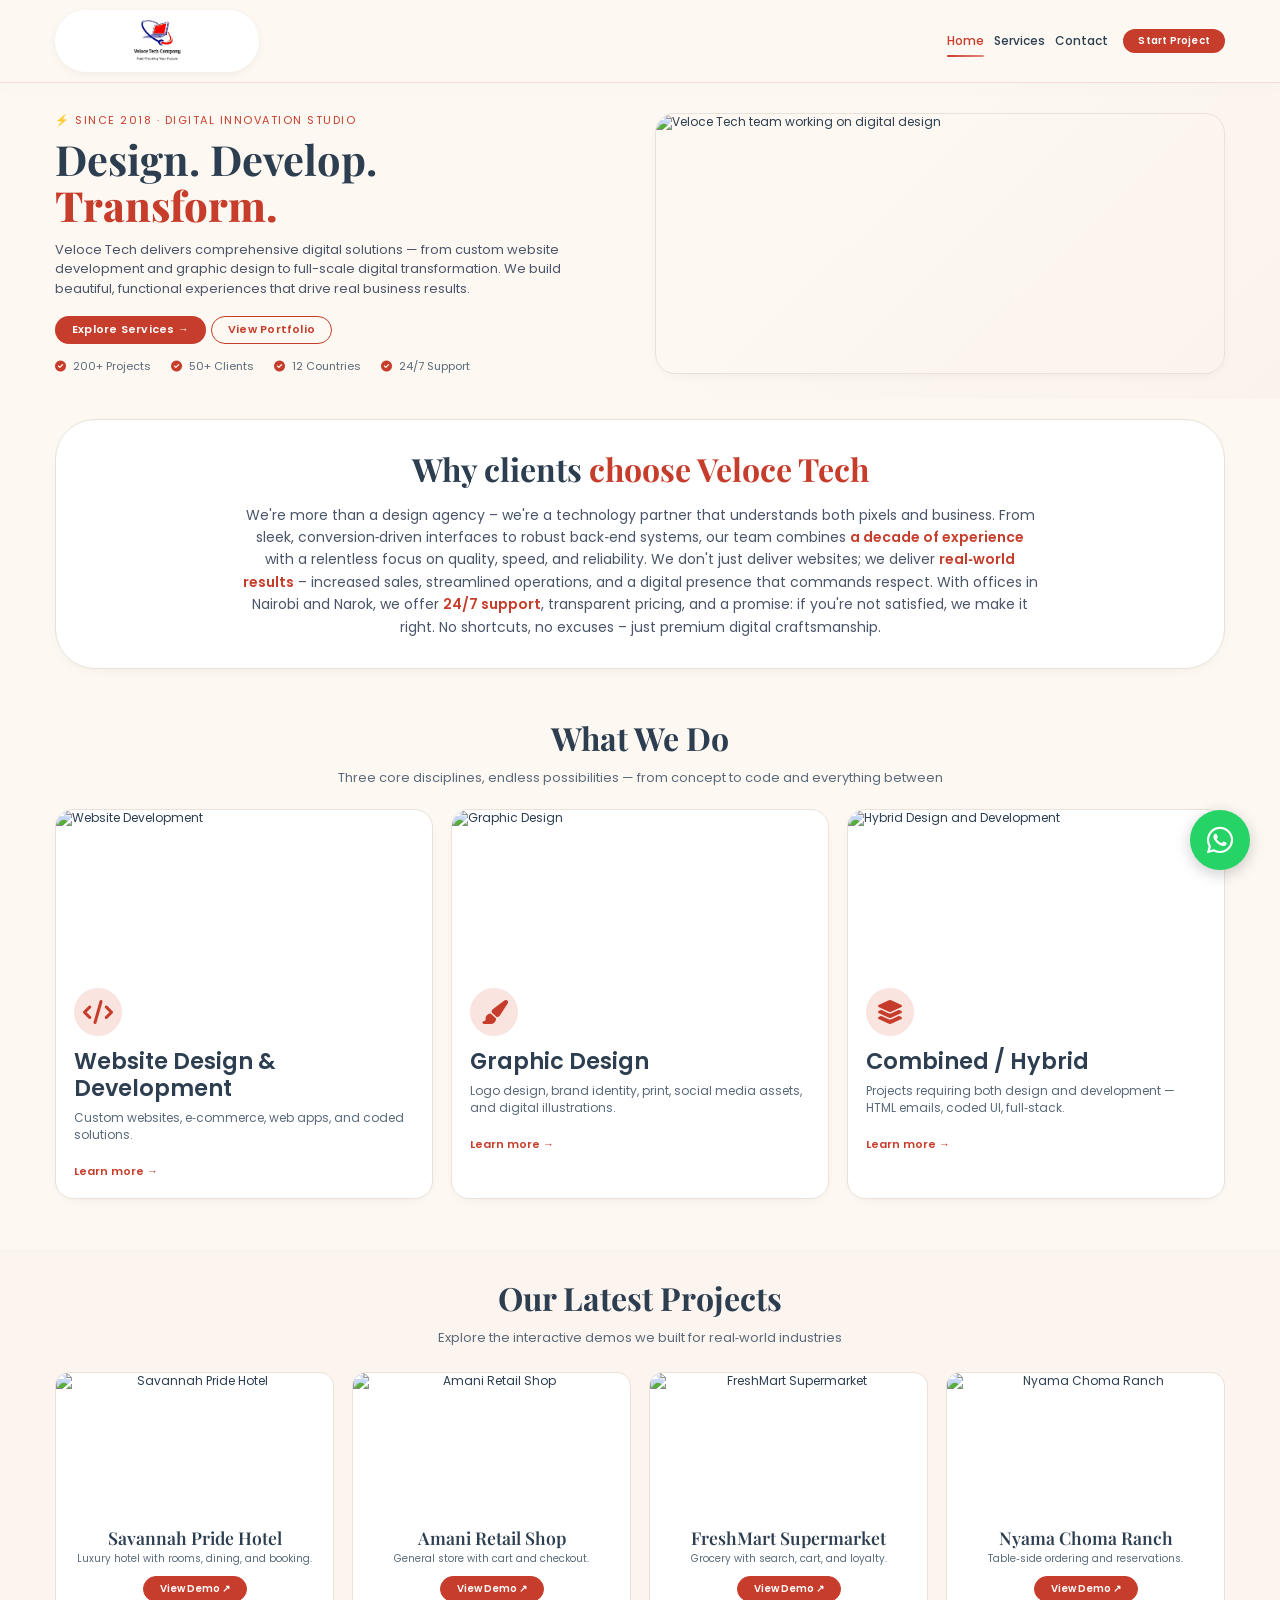
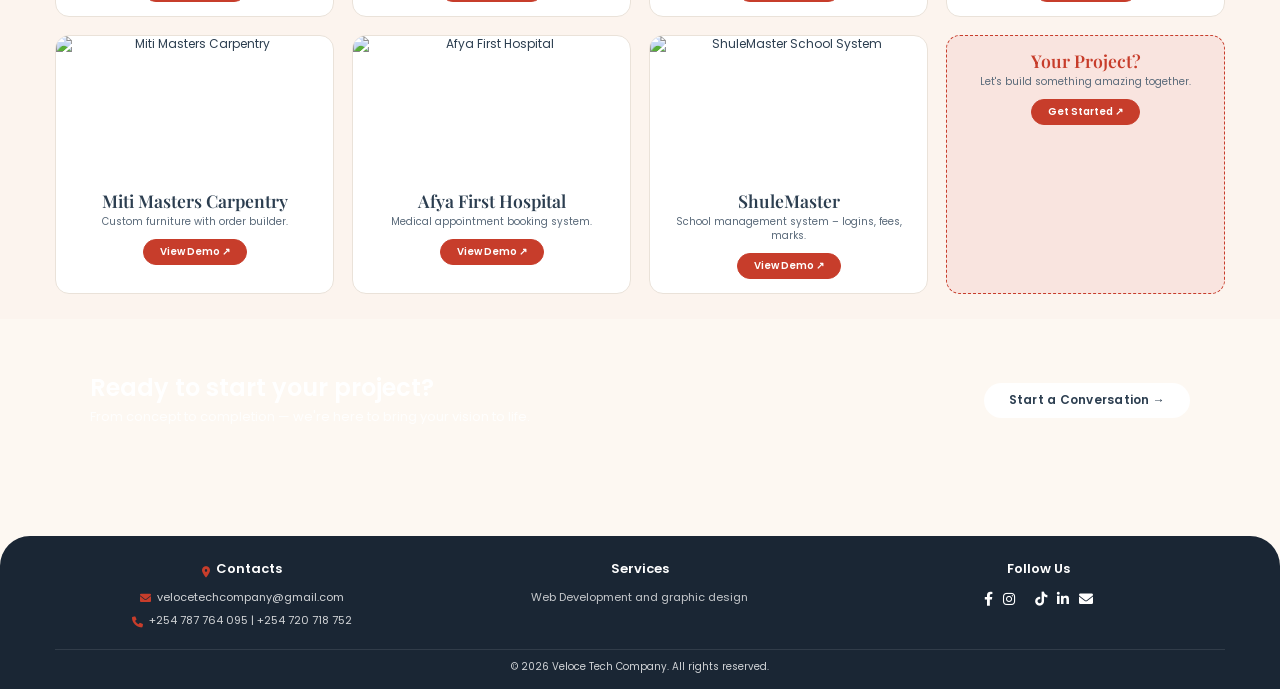
==== index.html @ fc2077c2 "Update index.html" ====
<!DOCTYPE html>
<html lang="en">
<head>
    <meta charset="UTF-8">
    <meta name="viewport" content="width=device-width, initial-scale=1.0, viewport-fit=cover">
    <title>Veloce Tech · Digital Innovation Studio</title>
    <link href="https://fonts.googleapis.com/css2?family=Playfair+Display:wght@400;500;600;700;800;900&family=Poppins:wght@300;400;500;600;700&display=swap" rel="stylesheet">
    <link rel="stylesheet" href="https://cdnjs.cloudflare.com/ajax/libs/font-awesome/6.0.0-beta3/css/all.min.css">
    <link rel="stylesheet" href="style.css">
    <style>
        /* HEADER COLOR SWAP */
        .header {
            background: var(--bg-primary);  /* cream */
        }
        .logo-img {
            background: white;               /* white inside logo container */
            box-shadow: 0 2px 8px rgba(0,0,0,0.05);
        }

        /* WHY CHOOSE US */
        .why-choose {
            background: white;
            border-radius: 40px;
            padding: 30px 25px;
            margin: 20px 0;
            border: 1px solid var(--border-light);
            box-shadow: var(--shadow-subtle);
            text-align: center;
        }
        .why-choose h2 {
            font-family: 'Playfair Display', serif;
            margin-bottom: 15px;
        }
        .why-choose p {
            font-size: 14px;
            color: #4a5568;
            max-width: 800px;
            margin: 0 auto;
            line-height: 1.6;
        }
        .why-choose .highlight {
            color: var(--brand-primary);
            font-weight: 600;
        }

        /* TECH STACK */
        .tech-stack-showcase {
            padding: 30px 0;
        }
        .tech-grid {
            display: grid;
            grid-template-columns: repeat(auto-fit, minmax(100px, 1fr));
            gap: 15px;
            margin: 25px 0;
            text-align: center;
        }
        .tech-item {
            background: white;
            border-radius: 16px;
            padding: 16px 8px;
            border: 1px solid var(--border-light);
            transition: all 0.3s ease;
        }
        .tech-item:hover {
            transform: translateY(-3px);
            box-shadow: var(--shadow-subtle);
        }
        .tech-item i {
            font-size: 1.8rem;
            color: var(--brand-primary);
            margin-bottom: 6px;
        }
        .tech-item span {
            display: block;
            font-size: 11px;
            font-weight: 600;
            color: var(--text-primary);
        }

        /* Two code blocks side by side */
        .code-columns {
            display: grid;
            grid-template-columns: 1fr 1fr;
            gap: 20px;
            margin-top: 20px;
        }
        .code-preview {
            background: #1a2634;
            color: #e2e8f0;
            border-radius: 16px;
            padding: 18px 22px;
            font-family: 'Courier New', monospace;
            font-size: 12px;
            overflow-x: auto;
        }

        /* DEMO CARDS – fixed 4 columns on desktop, no gaps at end */
        .demos-grid {
            display: grid;
            grid-template-columns: repeat(4, 1fr);
            gap: 18px;
            margin-top: 25px;
        }
        .demo-card {
            background: white;
            border-radius: 14px;
            overflow: hidden;
            border: 1px solid var(--border-light);
            transition: transform 0.3s ease;
            text-align: center;
        }
        .demo-card:hover {
            transform: translateY(-5px);
            box-shadow: var(--shadow-subtle);
        }
        .demo-card img {
            width: 100%;
            height: 140px;
            object-fit: cover;
        }
        .demo-info {
            padding: 14px;
        }
        .demo-info h4 {
            font-family: 'Playfair Display', serif;
            font-size: 1.1rem;
            margin-bottom: 4px;
            color: var(--text-primary);
        }
        .demo-info p {
            font-size: 10px;
            color: #5a6a7a;
            margin-bottom: 10px;
        }
        .demo-link {
            display: inline-block;
            background: var(--brand-primary);
            color: white;
            padding: 5px 16px;
            border-radius: 30px;
            font-size: 10px;
            font-weight: 600;
            transition: all 0.2s;
            border: 1px solid var(--brand-primary);
        }
        .demo-link:hover {
            background: white;
            color: var(--brand-primary);
        }

        /* Responsive: switch to 2 or 1 columns on smaller screens */
        @media (max-width: 900px) {
            .demos-grid {
                grid-template-columns: repeat(2, 1fr);
            }
            .code-columns {
                grid-template-columns: 1fr;
            }
        }
        @media (max-width: 500px) {
            .demos-grid {
                grid-template-columns: 1fr;
            }
        }
    </style>
</head>
<body>
    <header class="header">
        <nav class="navbar">
            <a href="index.html" class="logo-img">
                <img src="veloce log.jpeg" alt="Veloce Tech Logo">
            </a>
            <div class="nav-menu" id="navMenu">
                <ul class="nav-links">
                    <li><a href="index.html">Home</a></li>
                    <li><a href="services.html">Services</a></li>                    <li><a href="contact.html">Contact</a></li>
                </ul>
                <div class="nav-buttons">
                    <a href="contact.html" class="btn btn-primary btn-small">Start Project</a>
                </div>
            </div>
            <div class="hamburger" id="hamburger"><span class="bar"></span><span class="bar"></span><span class="bar"></span></div>
        </nav>
    </header>

    <main>
        <!-- Hero Section -->
        <section class="hero">
            <div class="container hero-grid">
                <div class="hero-content">
                    <span class="hero-pre">⚡ Since 2018 · Digital Innovation Studio</span>
                    <h1 class="hero-title">Design. Develop. <span class="title-accent">Transform.</span></h1>
                    <p class="hero-description">Veloce Tech delivers comprehensive digital solutions — from custom website development and graphic design to full-scale digital transformation. We build beautiful, functional experiences that drive real business results.</p>
                    <div class="hero-buttons">
                        <a href="services.html" class="btn btn-primary">Explore Services →</a>
                        <a href="portfolio.html" class="btn btn-outline">View Portfolio</a>
                    </div>
                    <div class="hero-stats">
                        <span><i class="fas fa-check-circle"></i> 200+ Projects</span>
                        <span><i class="fas fa-check-circle"></i> 50+ Clients</span>
                        <span><i class="fas fa-check-circle"></i> 12 Countries</span>
                        <span><i class="fas fa-check-circle"></i> 24/7 Support</span>
                    </div>
                </div>
                <div class="hero-image-container">
                    <img src="https://images.pexels.com/photos/3183150/pexels-photo-3183150.jpeg?auto=compress&cs=tinysrgb&w=1260&h=750&dpr=2" alt="Veloce Tech team working on digital design">
                </div>
            </div>
        </section>

        <!-- WHY CHOOSE VELOCE TECH -->
        <div class="container">
            <div class="why-choose">
                <h2>Why clients <span style="color: var(--brand-primary);">choose Veloce Tech</span></h2>
                <p>
                    We're more than a design agency – we're a technology partner that understands both pixels and business. From sleek, conversion‑driven interfaces to robust back‑end systems, our team combines <span class="highlight">a decade of experience</span> with a relentless focus on quality, speed, and reliability. We don't just deliver websites; we deliver <span class="highlight">real‑world results</span> – increased sales, streamlined operations, and a digital presence that commands respect. With offices in Nairobi and Narok, we offer <span class="highlight">24/7 support</span>, transparent pricing, and a promise: if you're not satisfied, we make it right. No shortcuts, no excuses – just premium digital craftsmanship.
                </p>
            </div>
        </div>

        <!-- Services Preview -->
        <section class="section">
            <div class="container">
                <div class="section-header">
                    <h2>What We Do</h2>
                    <p class="section-subtitle">Three core disciplines, endless possibilities — from concept to code and everything between</p>
                </div>
                <div class="main-categories">
                    <div class="category-card">
                        <div class="category-image"><img src="https://images.pexels.com/photos/196644/pexels-photo-196644.jpeg?auto=compress&cs=tinysrgb&w=1260&h=750&dpr=2" alt="Website Development"></div>
                        <div class="category-content">
                            <div class="category-icon"><i class="fas fa-code"></i></div>
                            <h3>Website Design & Development</h3>
                            <p class="category-desc">Custom websites, e‑commerce, web apps, and coded solutions.</p>
                            <a href="services.html" class="learn-more">Learn more →</a>
                        </div>
                    </div>
                    <div class="category-card">
                        <div class="category-image"><img src="https://images.pexels.com/photos/57690/pexels-photo-57690.jpeg?auto=compress&cs=tinysrgb&w=1260&h=750&dpr=2" alt="Graphic Design"></div>
                        <div class="category-content">
                            <div class="category-icon"><i class="fas fa-paint-brush"></i></div>
                            <h3>Graphic Design</h3>
                            <p class="category-desc">Logo design, brand identity, print, social media assets, and digital illustrations.</p>
                            <a href="services.html" class="learn-more">Learn more →</a>
                        </div>
                    </div>
                    <div class="category-card">
                        <div class="category-image"><img src="https://images.pexels.com/photos/1779487/pexels-photo-1779487.jpeg?auto=compress&cs=tinysrgb&w=1260&h=750&dpr=2" alt="Hybrid Design and Development"></div>
                        <div class="category-content">
                            <div class="category-icon"><i class="fas fa-layer-group"></i></div>
                            <h3>Combined / Hybrid</h3>
                            <p class="category-desc">Projects requiring both design and development — HTML emails, coded UI, full‑stack.</p>
                            <a href="services.html" class="learn-more">Learn more →</a>
                        </div>
                    </div>
                </div>
            </div>
        </section>

        <!-- REAL PORTFOLIO PREVIEW – 8 cards, no gaps -->
        <section class="section bg-light">
            <div class="container">
                <div class="section-header">
                    <h2>Our Latest Projects</h2>
                    <p class="section-subtitle">Explore the interactive demos we built for real‑world industries</p>
                </div>
                <div class="demos-grid">
                    <div class="demo-card">
                        <img src="https://images.pexels.com/photos/261102/pexels-photo-261102.jpeg?auto=compress&cs=tinysrgb&w=400" alt="Savannah Pride Hotel">
                        <div class="demo-info">
                            <h4>Savannah Pride Hotel</h4>
                            <p>Luxury hotel with rooms, dining, and booking.</p>
                            <a href="savannah-hotel.html" target="_blank" class="demo-link">View Demo ↗</a>
                        </div>
                    </div>
                    <div class="demo-card">
                        <img src="https://images.pexels.com/photos/1446316/pexels-photo-1446316.jpeg?auto=compress&cs=tinysrgb&w=400" alt="Amani Retail Shop">
                        <div class="demo-info">
                            <h4>Amani Retail Shop</h4>
                            <p>General store with cart and checkout.</p>
                            <a href="amani-retail.html" target="_blank" class="demo-link">View Demo ↗</a>
                        </div>
                    </div>
                    <div class="demo-card">
                        <img src="https://images.pexels.com/photos/264636/pexels-photo-264636.jpeg?auto=compress&cs=tinysrgb&w=400" alt="FreshMart Supermarket">
                        <div class="demo-info">
                            <h4>FreshMart Supermarket</h4>
                            <p>Grocery with search, cart, and loyalty.</p>
                            <a href="freshmart.html" target="_blank" class="demo-link">View Demo ↗</a>
                        </div>
                    </div>
                    <div class="demo-card">
                        <img src="https://images.pexels.com/photos/262918/pexels-photo-262918.jpeg?auto=compress&cs=tinysrgb&w=400" alt="Nyama Choma Ranch">
                        <div class="demo-info">
                            <h4>Nyama Choma Ranch</h4>
                            <p>Table‑side ordering and reservations.</p>
                            <a href="nyamachoma-ranch.html" target="_blank" class="demo-link">View Demo ↗</a>
                        </div>
                    </div>
                    <div class="demo-card">
                        <img src="https://images.pexels.com/photos/1249611/pexels-photo-1249611.jpeg?auto=compress&cs=tinysrgb&w=400" alt="Miti Masters Carpentry">
                        <div class="demo-info">
                            <h4>Miti Masters Carpentry</h4>
                            <p>Custom furniture with order builder.</p>
                            <a href="miti-masters.html" target="_blank" class="demo-link">View Demo ↗</a>
                        </div>
                    </div>
                    <div class="demo-card">
                        <img src="https://images.pexels.com/photos/4173251/pexels-photo-4173251.jpeg?auto=compress&cs=tinysrgb&w=400" alt="Afya First Hospital">
                        <div class="demo-info">
                            <h4>Afya First Hospital</h4>
                            <p>Medical appointment booking system.</p>
                            <a href="afya-first-hospital.html" target="_blank" class="demo-link">View Demo ↗</a>
                        </div>
                    </div>
                    <div class="demo-card">
                        <img src="https://images.pexels.com/photos/5212345/pexels-photo-5212345.jpeg?auto=compress&cs=tinysrgb&w=400" alt="ShuleMaster School System">
                        <div class="demo-info">
                            <h4>ShuleMaster</h4>
                            <p>School management system – logins, fees, marks.</p>
                            <a href="school-system.html" target="_blank" class="demo-link">View Demo ↗</a>
                        </div>
                    </div>
                    <!-- 8th card to fill the row -->
                    <div class="demo-card" style="background: var(--brand-soft); border: 1px dashed var(--brand-primary);">
                        <div class="demo-info">
                            <h4 style="color:var(--brand-primary);">Your Project?</h4>
                            <p>Let's build something amazing together.</p>
                            <a href="contact.html" class="demo-link">Get Started ↗</a>
                        </div>
                    </div>
                </div>
            </div>
        </section>
        <!-- CTA -->
        <section style="padding: 20px 0 35px;">
            <div class="container">
                <div class="cta-banner">
                    <div><h3>Ready to start your project?</h3><p>From concept to completion — we're here to bring your vision to life.</p></div>
                    <a href="contact.html" class="btn btn-primary btn-large">Start a Conversation →</a>
                </div>
            </div>
        </section>
    </main>

    <footer class="footer">
        <div class="container">
            <div class="footer-grid">
                <div class="footer-col">
                    <div class="footer-contact-item">
                        <i class="fas fa-map-marker-alt"></i>
                       <h4>Contacts</h4>
                    </div>
                    <div class="footer-contact-item">
                        <i class="fas fa-envelope"></i>
                        <span>velocetechcompany@gmail.com</span>
                    </div>
                    <div class="footer-contact-item">
                        <i class="fas fa-phone"></i>
                        <span>+254 787 764 095 | +254 720 718 752</span>
                    </div>
                </div>
                <div class="footer-col">
                    <h4>Services</h4>
                    <ul class="footer-links">
                        <li><a href="services.html">Web Development and graphic design</a></li>
                    </ul>
                </div>
                <div class="footer-col">
                    <h4>Follow Us</h4>
                    <div style="display: flex; gap: 10px; flex-wrap: wrap;">
                        <a href="https://www.facebook.com/profile.php?id=61576404231383" target="_blank" rel="noopener noreferrer" style="color: white; font-size: 14px;"><i class="fab fa-facebook-f"></i></a>
                        <a href="https://www.instagram.com/velocetechcompany?igsh=dmxqd3Q2dGJ6Z2Np" target="_blank" rel="noopener noreferrer" style="color: white; font-size: 14px;"><i class="fab fa-instagram"></i></a>
                        <a href="https://x.com/veloce_tech" target="_blank" rel="noopener noreferrer" style="color: white; font-size: 14px;"><i class="fab fa-x-twitter"></i></a>
                        <a href="https://www.tiktok.com/@veloce_tech" target="_blank" rel="noopener noreferrer" style="color: white; font-size: 14px;"><i class="fab fa-tiktok"></i></a>
                        <a href="https://linkedin.com/company/veloce-tech" target="_blank" rel="noopener noreferrer" style="color: white; font-size: 14px;"><i class="fab fa-linkedin-in"></i></a>
                        <a href="mailto:velocetechcompany@gmail.com" style="color: white; font-size: 14px;"><i class="fas fa-envelope"></i></a>
                    </div>
                </div>
            </div>
            <div class="footer-bottom">
                <p>© 2026 Veloce Tech Company. All rights reserved.</p>
            </div>
        </div>
    </footer>

    <a href="https://wa.me/254740682321?text=Hello%20Veloce%20Tech%20Company%2C%20I%20would%20like%20to%20inquire%20about%20your%20services."
       class="whatsapp-float"
       target="_blank"
       rel="noopener noreferrer">
        <i class="fab fa-whatsapp"></i>
    </a>
    <script src="script.js"></script>
</body>
</html>
---- style.css ----
/* ============================================ */
/* VELOCE TECH - ENHANCED STYLESHEET            */
/* ============================================ */

* {
    margin: 0;
    padding: 0;
    box-sizing: border-box;
}

body {
    overflow-x: hidden;
}

:root {
    --bg-primary: #FDF8F2;
    --text-primary: #2C3E50;
    --brand-primary: #C73D2B;
    --brand-light: #e64d3a;
    --brand-soft: #f9e4df;
    --border-light: #eae2d9;
    --card-bg: #ffffff;
    --shadow-subtle: 0 4px 15px -8px rgba(0,0,0,0.1);
    --body-text: 12px;
    --nav-text: 12px;
    --button-text: 11px;
    --space-xs: 3px;
    --space-sm: 5px;
    --space-md: 10px;
    --space-lg: 15px;
    --space-xl: 20px;
    --space-xxl: 25px;
    --container-max: 1200px;
    --container-padding: 15px;
    --border-radius-card: 12px;
    --border-radius-button: 30px;
}

body {
    font-family: 'Poppins', sans-serif;
    background-color: var(--bg-primary);
    color: var(--text-primary);
    font-size: var(--body-text);
    line-height: 1.4;
    font-weight: 400;
}

h1, h2, h3, h4 {
    font-family: 'Playfair Display', serif;
    font-weight: 700;
    line-height: 1.2;
    color: var(--text-primary);
}

h1 { font-size: clamp(2rem, 5vw, 2.6rem); margin-bottom: 10px; }
h2 { font-size: clamp(1.5rem, 4vw, 2rem); margin-bottom: 12px; }
h3 { font-size: 1.3rem; font-family: 'Poppins', sans-serif; font-weight: 600; margin-bottom: 6px; }
h4 { font-size: 1.1rem; font-family: 'Poppins', sans-serif; font-weight: 600; margin-bottom: 5px; }

.container {
    max-width: var(--container-max);
    margin: 0 auto;
    padding: 0 var(--container-padding);
    width: 100%;
}

a {
    text-decoration: none;
    color: inherit;
    transition: all 0.2s ease;
}

img {
    max-width: 100%;
    height: auto;
    display: block;
}

/* ============================================ */
/* HEADER & NAVIGATION - ENHANCED              */
/* ============================================ */
.header {
    background: rgba(255, 255, 255, 0.96);
    backdrop-filter: blur(4px);
    position: sticky;
    top: 0;
    z-index: 1000;
    border-bottom: 1px solid rgba(199,61,43,0.15);
    box-shadow: 0 4px 20px rgba(0,0,0,0.02);
    width: 100%;
}

.navbar {
    display: flex;
    justify-content: space-between;
    align-items: center;
    min-height: 80px;
    padding: 10px var(--container-padding);
    max-width: var(--container-max);
    margin: 0 auto;
}

/* Logo with rounded container */
.logo-img {
    display: inline-flex;
    align-items: center;
    justify-content: center;
    background: linear-gradient(135deg, #fff9f5, #fff2ea);
    padding: 6px 12px;
    border-radius: 60px;
    box-shadow: 0 2px 8px rgba(0,0,0,0.05), inset 0 1px 0 rgba(255,255,255,0.8);
    transition: all 0.2s ease;
}

.logo-img img {
    width: 180px;
    height: 50px;
    object-fit: contain;
    display: block;
    transition: transform 0.2s;
}

.logo-img:hover {
    transform: translateY(-1px);
    box-shadow: 0 8px 18px rgba(199,61,43,0.1);
}

.logo-img:hover img {
    transform: scale(1.02);
}

.nav-menu {
    display: flex;
    align-items: center;
    gap: var(--space-lg);
}

.nav-links {
    display: flex;
    list-style: none;
    gap: var(--space-md);
}

.nav-links a {
    font-size: var(--nav-text);
    font-weight: 500;
    padding: 6px 0;
    position: relative;
    white-space: nowrap;
    color: var(--text-primary);
}

.nav-links a::after {
    content: '';
    position: absolute;
    bottom: -2px;
    left: 0;
    width: 0;
    height: 2px;
    background: linear-gradient(90deg, var(--brand-primary), #e68a7a);
    transition: width 0.25s ease;
    border-radius: 2px;
}

.nav-links a:hover::after,
.nav-links a.active::after {
    width: 100%;
}

.nav-links a:hover,
.nav-links a.active {
    color: var(--brand-primary);
}

.nav-buttons {
    display: flex;
    gap: var(--space-xs);
}

/* Buttons */
.btn {
    display: inline-flex;
    align-items: center;
    justify-content: center;
    padding: 5px 16px;
    font-size: var(--button-text);
    font-weight: 600;
    border-radius: var(--border-radius-button);
    transition: all 0.2s ease;
    cursor: pointer;
    border: 1.5px solid transparent;
    letter-spacing: 0.02em;
}

.btn-small { padding: 4px 14px; font-size: 10px; }
.btn-large { padding: 8px 24px; font-size: 12px; }

.btn-primary {
    background-color: var(--brand-primary);
    color: white;
}

.btn-primary:hover {
    background-color: var(--brand-light);
    transform: translateY(-1px);
    box-shadow: 0 4px 10px rgba(199,61,43,0.2);
}

.btn-outline {
    background-color: transparent;
    border-color: var(--brand-primary);
    color: var(--brand-primary);
}

.btn-outline:hover {
    background-color: var(--brand-primary);
    color: white;
    transform: translateY(-1px);
}

/* ============================================ */
/* HERO SECTION                                 */
/* ============================================ */
.hero {
    padding: 30px 0 25px;
    background: linear-gradient(135deg, var(--bg-primary) 60%, rgba(199,61,43,0.03));
}

.hero-grid {
    display: grid;
    grid-template-columns: 1fr 1fr;
    gap: 30px;
    align-items: center;
}

.hero-content {
    max-width: 550px;
}

.hero-pre {
    font-size: 11px;
    text-transform: uppercase;
    letter-spacing: 1.5px;
    color: var(--brand-primary);
    margin-bottom: 8px;
    display: block;
}

.hero-title {
    font-size: clamp(2rem, 5vw, 2.6rem);
    line-height: 1.1;
    margin-bottom: 12px;
}

.title-accent {
    color: var(--brand-primary);
    display: block;
    font-weight: 800;
}

.hero-description {
    font-size: 13px;
    color: #4a5568;
    margin-bottom: 18px;
    line-height: 1.5;
}

.hero-buttons {
    display: flex;
    gap: var(--space-sm);
    margin-bottom: 15px;
    flex-wrap: wrap;
}

.hero-stats {
    display: flex;
    gap: 20px;
    font-size: 11px;
    color: #5a6a7a;
    flex-wrap: wrap;
}

.hero-stats i {
    color: var(--brand-primary);
    margin-right: 4px;
}

.hero-image-container {
    border-radius: 20px;
    overflow: hidden;
    box-shadow: var(--shadow-subtle);
    border: 1px solid var(--border-light);
    height: 100%;
}

.hero-image-container img {
    width: 100%;
    height: 100%;
    object-fit: cover;
    transition: transform 0.5s ease;
}

.hero-image-container:hover img {
    transform: scale(1.03);
}

/* ============================================ */
/* PROGRESS TRACKER                             */
/* ============================================ */
.progress-section {
    background-color: white;
    border-radius: 40px;
    padding: 18px 22px;
    margin: 15px 0 25px;
    border: 1px solid var(--border-light);
    box-shadow: var(--shadow-subtle);
    overflow-x: auto;
}

.progress-section h3 {
    margin-bottom: 15px;
}

.progress-grid {
    display: grid;
    grid-template-columns: repeat(4, 1fr);
    gap: 12px;
}

.progress-item {
    display: flex;
    align-items: center;
    gap: 10px;
    min-width: 0;
    word-break: break-word;
}

.progress-status {
    width: 36px;
    height: 36px;
    flex-shrink: 0;
    border-radius: 50%;
    background-color: #e8f5e9;
    display: flex;
    align-items: center;
    justify-content: center;
    color: #2e7d32;
    font-size: 1rem;
}

.progress-status.done {
    background-color: #e8f5e9;
    color: #2e7d32;
}

.progress-status.in-progress {
    background-color: #fff8e1;
    color: #f57c00;
}

.progress-content {
    flex: 1;
    min-width: 0;
}

.progress-content h4 {
    margin-bottom: 2px;
    font-size: 13px;
    word-break: break-word;
}

.progress-content p {
    color: #6b7a8a;
    font-size: 10px;
    word-break: break-word;
}

/* ============================================ */
/* SECTION LAYOUT                               */
/* ============================================ */
.section {
    padding: 30px 0 25px;
}

.bg-light {
    background-color: rgba(199,61,43,0.02);
}

.section-header {
    text-align: center;
    margin-bottom: 22px;
}

.section-subtitle {
    font-size: 13px;
    color: #5a6a7a;
    max-width: 650px;
    margin: 0 auto;
}

/* ============================================ */
/* SERVICE CATEGORIES                           */
/* ============================================ */
.main-categories {
    display: grid;
    grid-template-columns: repeat(3, 1fr);
    gap: 18px;
    margin-bottom: 25px;
}

.category-card {
    background-color: white;
    border-radius: 18px;
    overflow: hidden;
    border: 1px solid var(--border-light);
    box-shadow: var(--shadow-subtle);
    transition: transform 0.3s ease;
}

.category-card:hover {
    transform: translateY(-3px);
}

.category-image {
    height: 160px;
    overflow: hidden;
}

.category-image img {
    width: 100%;
    height: 100%;
    object-fit: cover;
    transition: transform 0.5s ease;
}

.category-card:hover .category-image img {
    transform: scale(1.05);
}

.category-content {
    padding: 18px;
}

.category-icon {
    width: 48px;
    height: 48px;
    background-color: var(--brand-soft);
    border-radius: 50%;
    display: flex;
    align-items: center;
    justify-content: center;
    margin-bottom: 12px;
}

.category-icon i {
    font-size: 1.5rem;
    color: var(--brand-primary);
}

.category-card h3 {
    font-size: 1.4rem;
    margin-bottom: 8px;
}

.category-desc {
    color: #5a6a7a;
    margin-bottom: 15px;
    line-height: 1.4;
    font-size: 12px;
}

.service-tags {
    display: flex;
    flex-wrap: wrap;
    gap: 5px;
    margin: 10px 0;
}

.service-tag {
    background-color: var(--brand-soft);
    color: var(--brand-primary);
    padding: 3px 10px;
    border-radius: 30px;
    font-size: 9px;
    font-weight: 500;
}

.learn-more {
    color: var(--brand-primary);
    font-weight: 600;
    font-size: 11px;
    display: inline-block;
    margin-top: 5px;
}

.learn-more:hover {
    text-decoration: underline;
}

/* ============================================ */
/* SERVICE SUB-CARDS - IMPROVED MOBILE BEHAVIOR */
/* ============================================ */
.service-grid {
    display: grid;
    grid-template-columns: repeat(auto-fit, minmax(200px, 1fr));
    gap: 20px;
    margin: 20px 0;
}

.service-subcard {
    background-color: white;
    border-radius: 16px;
    overflow: hidden;
    border: 1px solid var(--border-light);
    transition: all 0.3s ease;
    min-width: 0; /* Allows shrinking below content width */
}

.service-subcard:hover {
    box-shadow: var(--shadow-subtle);
    transform: translateY(-2px);
}

.service-subcard-image {
    height: 110px;
    overflow: hidden;
}

.service-subcard-image img {
    width: 100%;
    height: 100%;
    object-fit: cover;
    transition: transform 0.5s ease;
}

.service-subcard:hover .service-subcard-image img {
    transform: scale(1.05);
}

.service-subcard-content {
    padding: 14px;
    word-break: break-word;
    overflow-wrap: break-word;
}

.service-subcard h4 {
    color: var(--brand-primary);
    margin-bottom: 8px;
    font-size: 1rem;
}

.service-subcard ul {
    list-style: none;
}

.service-subcard li {
    margin-bottom: 4px;
    font-size: 11px;
    display: flex;
    align-items: flex-start;
    gap: 6px;
    word-break: break-word;
}

.service-subcard li i {
    color: var(--brand-primary);
    font-size: 9px;
    flex-shrink: 0;
    margin-top: 2px;
}

.service-subcard .sub-desc {
    color: #5a6a7a;
    margin-top: 8px;
    font-size: 10px;
    border-top: 1px dashed var(--border-light);
    padding-top: 6px;
}

/* Hybrid grid (3 items) specific */
.service-grid.hybrid-grid {
    grid-template-columns: repeat(auto-fit, minmax(220px, 1fr));
}

@media (min-width: 1200px) {
    .service-grid.hybrid-grid {
        grid-template-columns: repeat(3, 1fr);
    }
}

/* ============================================ */
/* PLATFORMS, HOSTING, SOCIAL, PORTFOLIO        */
/* ============================================ */
.platforms-grid {
    display: grid;
    grid-template-columns: repeat(5, 1fr);
    gap: 15px;
    margin: 20px 0;
}

.platform-card {
    background-color: white;
    border-radius: 40px;
    padding: 15px 12px;
    text-align: center;
    border: 1px solid var(--border-light);
    transition: transform 0.3s ease;
}

.platform-card:hover {
    transform: translateY(-2px);
    border-color: var(--brand-primary);
}

.platform-image {
    width: 60px;
    height: 60px;
    margin: 0 auto 10px;
    border-radius: 50%;
    overflow: hidden;
    border: 2px solid var(--brand-soft);
}

.platform-image img {
    width: 100%;
    height: 100%;
    object-fit: cover;
}

.platform-card h4 {
    margin-bottom: 4px;
    font-size: 13px;
}

.platform-accounts {
    font-size: 10px;
    color: #6b7a8a;
}

.hosting-grid {
    display: grid;
    grid-template-columns: repeat(2, 1fr);
    gap: 18px;
    margin: 20px 0;
}

.hosting-card {
    background-color: white;
    border-radius: 24px;
    overflow: hidden;
    border: 1px solid var(--border-light);
    display: flex;
    align-items: center;
    transition: transform 0.3s ease;
}

.hosting-card:hover {
    transform: translateY(-2px);
    box-shadow: var(--shadow-subtle);
}

.hosting-image {
    width: 100px;
    height: 100px;
    overflow: hidden;
}

.hosting-image img {
    width: 100%;
    height: 100%;
    object-fit: cover;
}

.hosting-content {
    padding: 15px;
    flex: 1;
}

.hosting-content h3 {
    margin-bottom: 5px;
    font-size: 1.2rem;
}

.hosting-content p {
    color: #5a6a7a;
    margin-bottom: 4px;
    font-size: 11px;
}

.hosting-company {
    font-weight: 600;
    color: var(--brand-primary);
    font-size: 11px;
}

.social-section {
    background-color: white;
    border-radius: 40px;
    padding: 20px;
    margin: 20px 0;
    border: 1px solid var(--border-light);
}

.social-grid {
    display: grid;
    grid-template-columns: repeat(5, 1fr);
    gap: 15px;
    text-align: center;
}

.social-item {
    padding: 10px;
    transition: transform 0.3s ease;
}

.social-item:hover {
    transform: translateY(-2px);
}

.social-avatar {
    width: 60px;
    height: 60px;
    margin: 0 auto 8px;
    border-radius: 50%;
    overflow: hidden;
    border: 2px solid var(--brand-soft);
}

.social-avatar img {
    width: 100%;
    height: 100%;
    object-fit: cover;
}

.social-handle {
    font-weight: 600;
    margin-bottom: 3px;
    font-size: 11px;
}

.social-stats {
    font-size: 10px;
    color: #6b7a8a;
}

.portfolio-grid {
    display: grid;
    grid-template-columns: repeat(3, 1fr);
    gap: 15px;
    margin: 20px 0;
}

.portfolio-item {
    background-color: white;
    border-radius: 16px;
    overflow: hidden;
    border: 1px solid var(--border-light);
    transition: transform 0.3s ease;
}

.portfolio-item:hover {
    transform: translateY(-2px);
    box-shadow: var(--shadow-subtle);
}

.portfolio-image {
    height: 160px;
    overflow: hidden;
}

.portfolio-image img {
    width: 100%;
    height: 100%;
    object-fit: cover;
    transition: transform 0.5s ease;
}

.portfolio-item:hover .portfolio-image img {
    transform: scale(1.05);
}

.portfolio-content {
    padding: 14px;
    word-break: break-word;
}

.portfolio-category {
    font-size: 9px;
    text-transform: uppercase;
    color: var(--brand-primary);
    font-weight: 600;
    margin-bottom: 4px;
}

.portfolio-content h4 {
    margin-bottom: 6px;
    font-size: 1.1rem;
}

.portfolio-content p {
    color: #5a6a7a;
    font-size: 11px;
    margin-bottom: 10px;
}

/* Stats Bar */
.stats-bar {
    display: grid;
    grid-template-columns: repeat(5, 1fr);
    gap: 10px;
    background-color: white;
    padding: 18px 15px;
    border-radius: 40px;
    border: 1px solid var(--border-light);
    margin: 20px 0;
}

.stat-item {
    text-align: center;
}

.stat-number {
    font-family: 'Playfair Display', serif;
    font-size: 1.6rem;
    font-weight: 700;
    color: var(--brand-primary);
    line-height: 1;
}

.stat-label {
    font-size: 10px;
    color: #6b7a8a;
}

/* CTA Banner */
.cta-banner {
    background: linear-gradient(135deg, var(--text-primary) 0%, #1a2b38 100%);
    color: white;
    padding: 35px;
    border-radius: 40px;
    display: flex;
    justify-content: space-between;
    align-items: center;
    flex-wrap: wrap;
    gap: 15px;
    background-image: url('https://images.pexels.com/photos/3183150/pexels-photo-3183150.jpeg?auto=compress&cs=tinysrgb&w=1260&h=750&dpr=2');
    background-size: cover;
    background-position: center;
    background-blend-mode: overlay;
}

.cta-banner h3 {
    color: white;
    font-size: 1.5rem;
    margin-bottom: 5px;
}

.cta-banner p {
    opacity: 0.9;
    font-size: 13px;
}

.cta-banner .btn-primary {
    background-color: white;
    color: var(--text-primary);
}

.cta-banner .btn-primary:hover {
    background-color: rgba(255,255,255,0.9);
}

/* ============================================ */
/* CONTACT PAGE STYLES                          */
/* ============================================ */
.contact-grid {
    display: grid;
    grid-template-columns: 1fr 1fr;
    gap: 40px;
    margin: 20px 0;
}

.contact-info h3, .contact-form h3 {
    font-family: 'Playfair Display', serif;
    margin-bottom: 20px;
    font-size: 1.6rem;
}

.contact-form .form-group {
    margin-bottom: 15px;
}

.contact-form label {
    display: block;
    font-weight: 500;
    margin-bottom: 5px;
    font-size: 12px;
}

.contact-form input,
.contact-form textarea {
    width: 100%;
    padding: 10px 12px;
    border: 1px solid var(--border-light);
    border-radius: 8px;
    font-family: 'Poppins', sans-serif;
    font-size: 12px;
    transition: border-color 0.2s;
}

.contact-form input:focus,
.contact-form textarea:focus {
    outline: none;
    border-color: var(--brand-primary);
}

.contact-form button {
    margin-top: 5px;
}

/* Form status messages */
.form-success {
    color: #2e7d32;
    background: #e8f5e9;
    padding: 10px 15px;
    border-radius: 8px;
    text-align: center;
}

.form-error {
    color: #c62828;
    background: #ffebee;
    padding: 10px 15px;
    border-radius: 8px;
    text-align: center;
}

/* ============================================ */
/* FOOTER – CLEAN BALANCED VERSION              */
/* ============================================ */
.footer {
    background-color: #1a2634;
    color: rgba(255, 255, 255, 0.8);
    padding: 25px 0 15px;
    margin-top: 40px;
    border-radius: 30px 30px 0 0;
    font-size: 11px;
}

.footer-grid {
    display: grid;
    grid-template-columns: repeat(auto-fit, minmax(220px, 1fr));
    gap: 25px;
    margin-bottom: 20px;
}

.footer-col {
    display: flex;
    flex-direction: column;
    gap: 8px;
    align-items: center;
    text-align: center;
}

.footer-col h4 {
    color: white;
    margin-bottom: 5px;
    font-size: 13px;
}

/* Contact */
.footer-contact-item {
    display: flex;
    align-items: center;
    gap: 6px;
    font-size: 11px;
}

.footer-contact-item i {
    color: var(--brand-primary);
}

/* Links */
.footer-links {
    list-style: none;
}

.footer-links li {
    margin-bottom: 4px;
}

.footer-links a {
    color: rgba(255, 255, 255, 0.75);
    font-size: 11px;
}

.footer-links a:hover {
    color: white;
    text-decoration: underline;
}

/* Social */
.footer-social {
    display: flex;
    gap: 12px;
    margin-top: 5px;
}

.footer-social a {
    color: white;
    font-size: 13px;
    transition: transform 0.2s ease;
}

.footer-social a:hover {
    transform: translateY(-2px);
    color: var(--brand-primary);
}

/* Bottom */
.footer-bottom {
    text-align: center;
    border-top: 1px solid rgba(255,255,255,0.1);
    padding-top: 10px;
    font-size: 10px;
}

/* ============================================ */
/* HAMBURGER MENU                               */
/* ============================================ */
.hamburger {
    display: none;
    cursor: pointer;
    flex-direction: column;
    gap: 4px;
}

.bar {
    width: 22px;
    height: 2px;
    background-color: var(--text-primary);
    border-radius: 2px;
    transition: all 0.3s ease;
}

/* ============================================ */
/* FLOATING WHATSAPP ICON                       */
/* ============================================ */
.whatsapp-float {
    position: fixed;
    bottom: 30px;
    right: 30px;
    background-color: #25D366;
    color: white;
    width: 60px;
    height: 60px;
    border-radius: 50%;
    display: flex;
    align-items: center;
    justify-content: center;
    font-size: 30px;
    box-shadow: 0 4px 15px rgba(0, 0, 0, 0.2);
    transition: all 0.3s ease;
    z-index: 1000;
    text-decoration: none;
    animation: pulse 2s infinite;
}

.whatsapp-float:hover {
    transform: scale(1.1);
    background-color: #20b359;
    box-shadow: 0 6px 20px rgba(0, 0, 0, 0.25);
}

@keyframes pulse {
    0% {
        transform: scale(1);
        box-shadow: 0 0 0 0 rgba(37, 211, 102, 0.7);
    }
    70% {
        transform: scale(1.05);
        box-shadow: 0 0 0 15px rgba(37, 211, 102, 0);
    }
    100% {
        transform: scale(1);
        box-shadow: 0 0 0 0 rgba(37, 211, 102, 0);
    }
}

/* ============================================ */
/* RESPONSIVE BREAKPOINTS                       */
/* ============================================ */
@media (max-width: 1024px) {
    .main-categories, .portfolio-grid, .platforms-grid, .social-grid {
        grid-template-columns: repeat(2, 1fr);
    }
    .stats-bar {
        grid-template-columns: repeat(3, 1fr);
    }
    .hosting-grid {
        grid-template-columns: 1fr;
    }
    .contact-grid {
        grid-template-columns: 1fr;
        gap: 30px;
    }
    .footer-grid {
        grid-template-columns: repeat(2, 1fr);
        gap: 20px 30px;
    }
}

@media (max-width: 900px) {
    .navbar {
        min-height: 70px;
    }
    .logo-img {
        padding: 4px 10px;
    }
    .logo-img img {
        width: 130px;
        height: 38px;
    }
    .hamburger {
        display: flex;
    }
    .nav-menu {
        position: absolute;
        top: 80px;
        left: 0;
        width: 100%;
        background-color: white;
        flex-direction: column;
        padding: 20px;
        gap: 20px;
        box-shadow: 0 10px 20px rgba(0,0,0,0.05);
        border-top: 1px solid var(--border-light);
        display: none;
    }
    .nav-menu.active {
        display: flex;
    }
    .nav-links {
        flex-direction: column;
        align-items: center;
        gap: 15px;
    }
    .nav-links a::after {
        bottom: -4px;
    }
    .nav-buttons {
        width: 100%;
        justify-content: center;
    }
    .hero-grid {
        grid-template-columns: 1fr;
        gap: 20px;
    }
    .hero-content {
        max-width: 100%;
    }
    .progress-grid {
        grid-template-columns: repeat(2, 1fr);
    }
    .main-categories, .portfolio-grid, .platforms-grid, .social-grid {
        grid-template-columns: 1fr;
    }
    .stats-bar {
        grid-template-columns: repeat(2, 1fr);
    }
}

@media (max-width: 640px) {
    .footer {
        border-radius: 25px 25px 0 0;
        padding: 20px 0 12px;
    }
    .footer-grid {
        grid-template-columns: 1fr;
        gap: 20px;
        text-align: center;
    }
    .footer-col {
        align-items: center;
        text-align: center;
    }
    .footer-contact-item {
        justify-content: center;
    }
    .hero-buttons .btn {
        width: 100%;
        justify-content: center;
    }
    .hero-stats {
        justify-content: space-between;
    }
    .stats-bar {
        grid-template-columns: 1fr;
        gap: 15px;
    }
    .hosting-card {
        flex-direction: column;
        text-align: center;
    }
    .hosting-image {
        width: 100%;
        height: 120px;
    }
    .cta-banner {
        flex-direction: column;
        text-align: center;
    }
    .progress-grid {
        grid-template-columns: 1fr;
        gap: 15px;
    }
    .progress-item {
        flex-direction: row;
        align-items: center;
        gap: 12px;
    }
    .progress-status {
        width: 40px;
        height: 40px;
    }
    .progress-content h4 {
        font-size: 14px;
    }
    .progress-content p {
        font-size: 11px;
    }
    .progress-section {
        padding: 15px;
    }
    .whatsapp-float {
        width: 50px;
        height: 50px;
        font-size: 24px;
        bottom: 20px;
        right: 20px;
    }

    /* Extra mobile fixes for service boxes */
    .service-subcard-content {
        padding: 12px;
    }
    .service-subcard li {
        font-size: 10px;
        gap: 5px;
    }
    .service-subcard h4 {
        font-size: 0.9rem;
    }
}

/* ============================================ */
/* EXTRA SMALL DEVICES (<= 480px)               */
/* ============================================ */
@media (max-width: 480px) {
    .service-grid {
        grid-template-columns: 1fr;
    }
    .service-grid.hybrid-grid {
        grid-template-columns: 1fr;
    }
}
/* ===== GLOBAL HEADER COLOR SWAP ===== */
/* Makes the header background the site's cream, and the logo container white */
.header {
    background: var(--bg-primary) !important;   /* Use the site's cream color (#FDF8F2) */
}

.logo-img {
    background: #ffffff !important;             /* White logo box */
    box-shadow: 0 2px 8px rgba(0,0,0,0.05);     /* subtle shadow to lift logo */
}
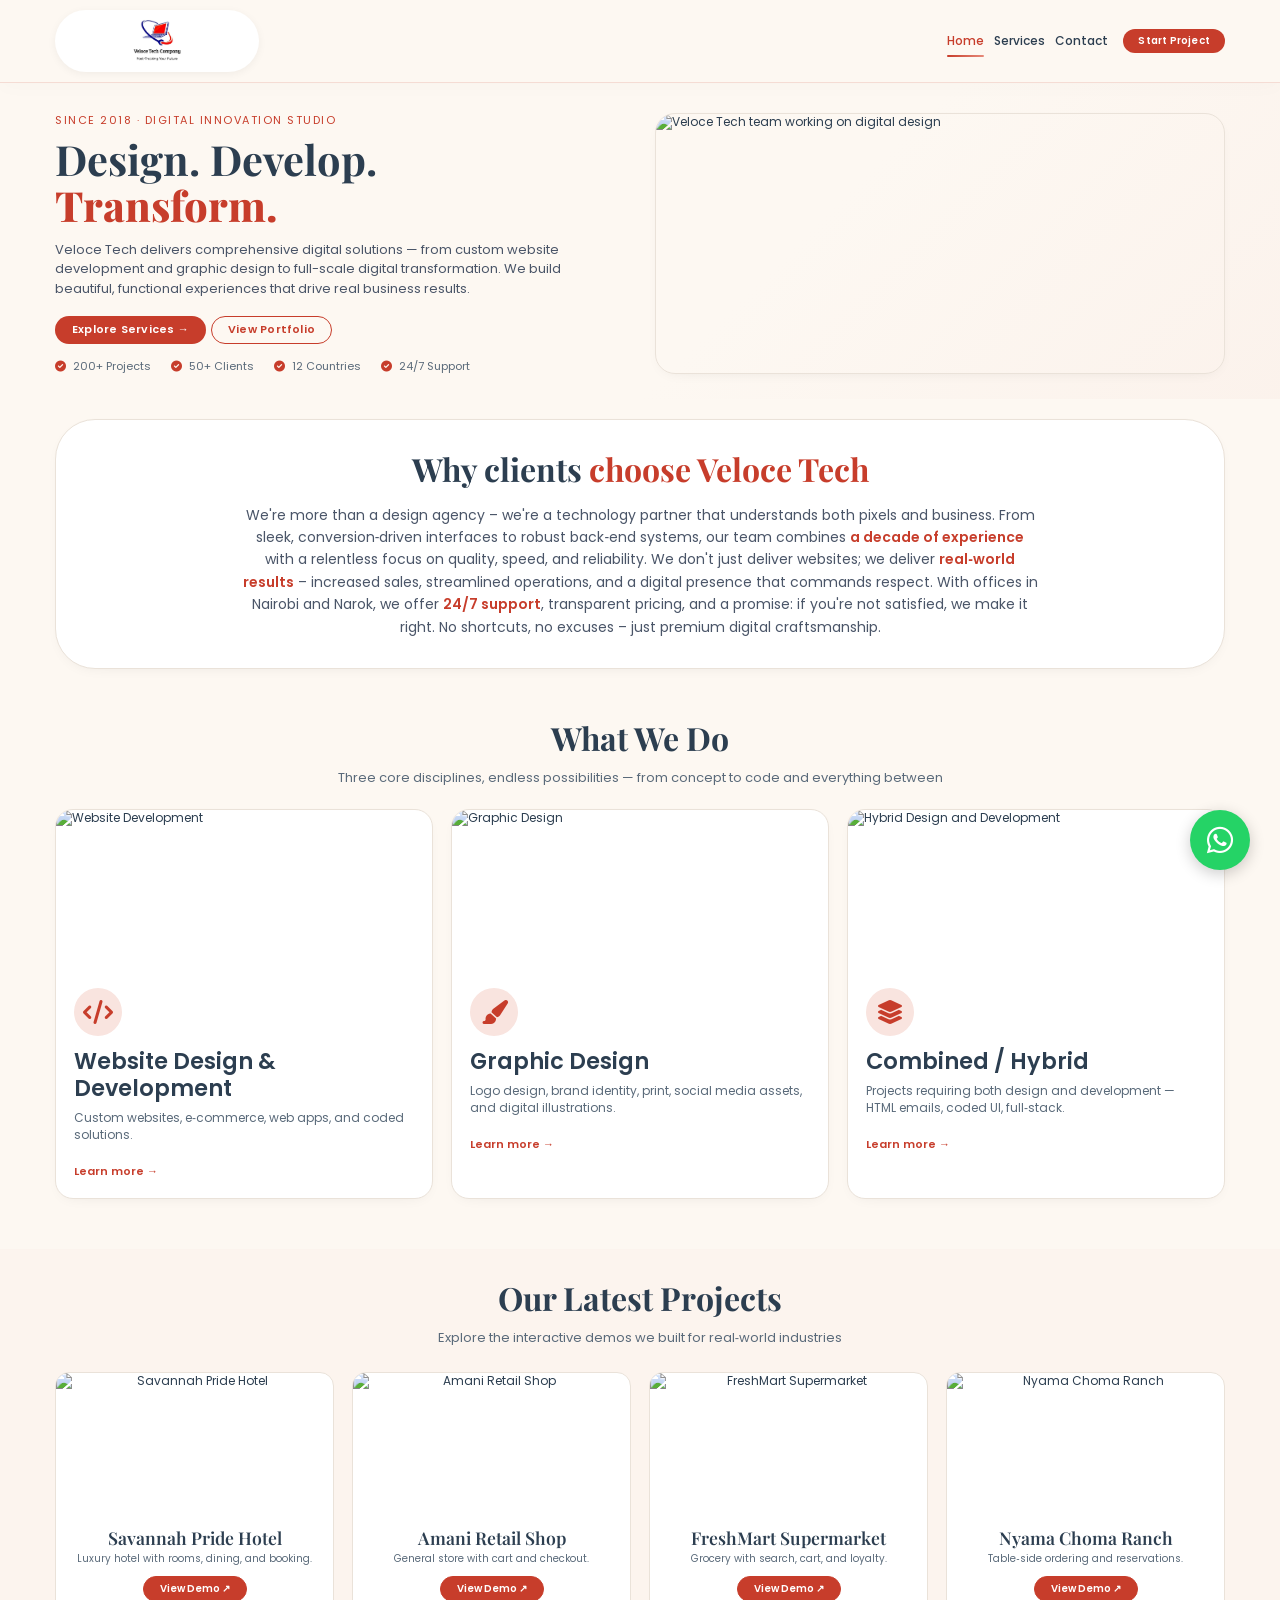
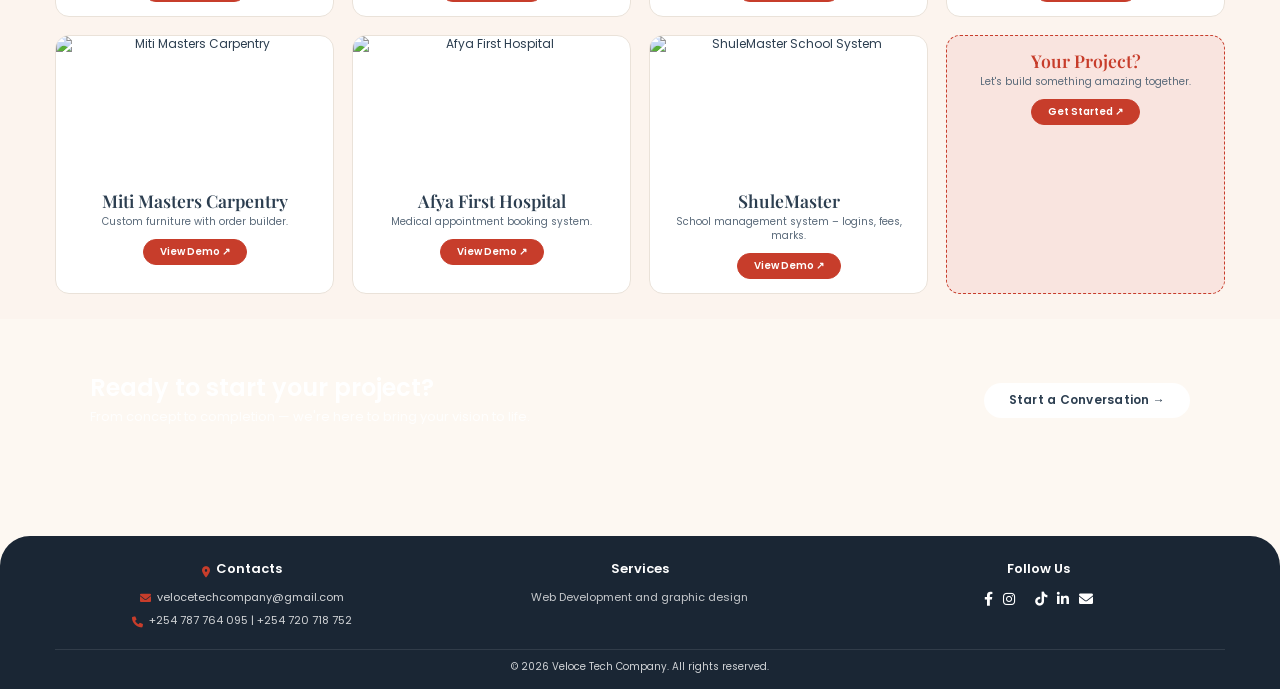
==== commit cfdedda2: "Update index.html" ====
--- a/index.html
+++ b/index.html
@@ -188,7 +188,7 @@
         <section class="hero">
             <div class="container hero-grid">
                 <div class="hero-content">
-                    <span class="hero-pre">⚡ Since 2018 · Digital Innovation Studio</span>
+                    <span class="hero-pre"> Since 2018 · Digital Innovation Studio</span>
                     <h1 class="hero-title">Design. Develop. <span class="title-accent">Transform.</span></h1>
                     <p class="hero-description">Veloce Tech delivers comprehensive digital solutions — from custom website development and graphic design to full-scale digital transformation. We build beautiful, functional experiences that drive real business results.</p>
                     <div class="hero-buttons">
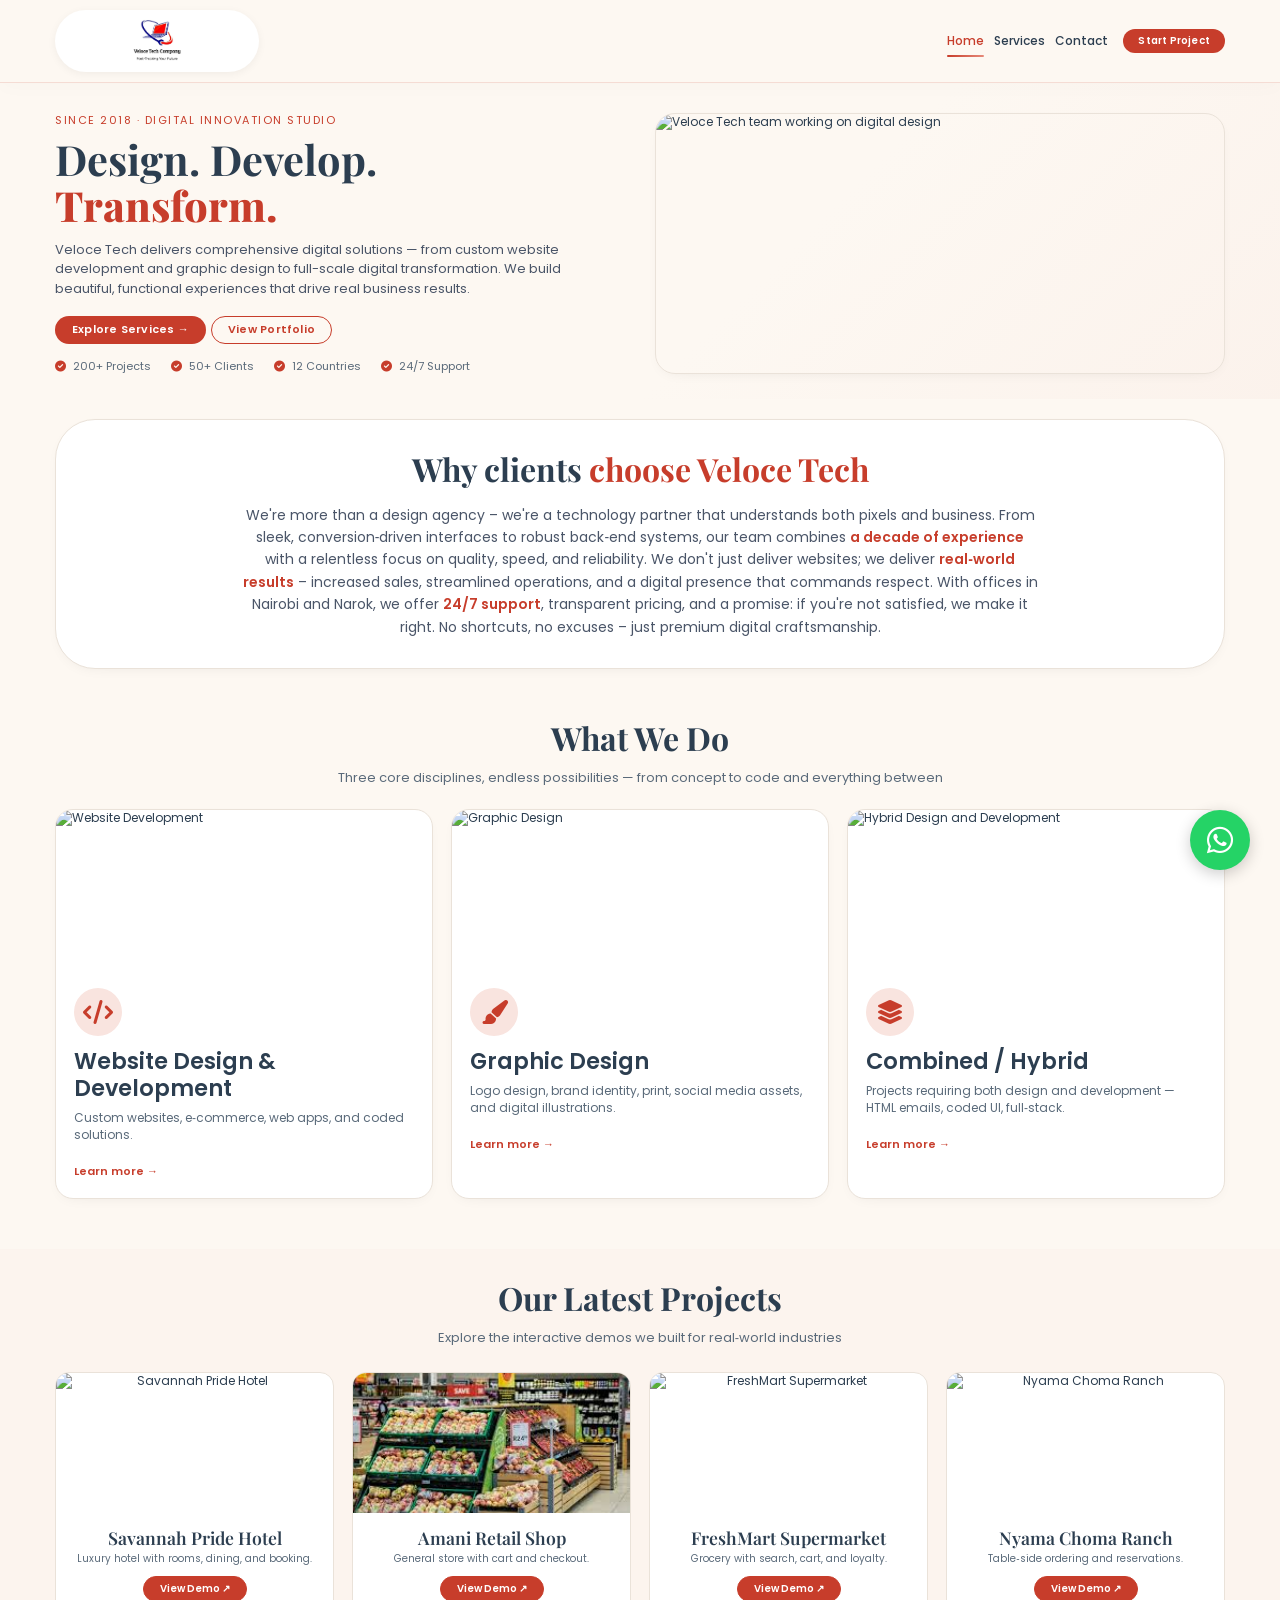
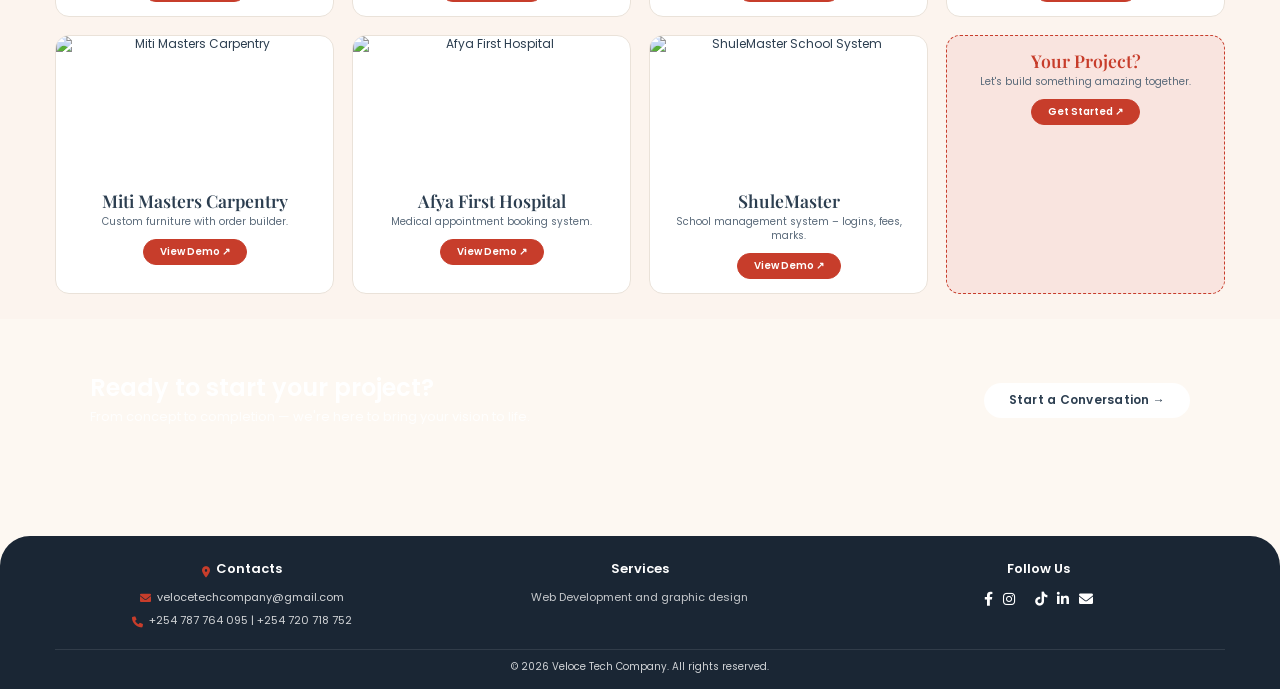
==== commit 76fe489b: "Update index.html" ====
--- a/index.html
+++ b/index.html
@@ -274,7 +274,7 @@
                         </div>
                     </div>
                     <div class="demo-card">
-                        <img src="https://images.pexels.com/photos/1446316/pexels-photo-1446316.jpeg?auto=compress&cs=tinysrgb&w=400" alt="Amani Retail Shop">
+                        <img src="[data-uri]" alt="Amani Retail Shop">
                         <div class="demo-info">
                             <h4>Amani Retail Shop</h4>
                             <p>General store with cart and checkout.</p>
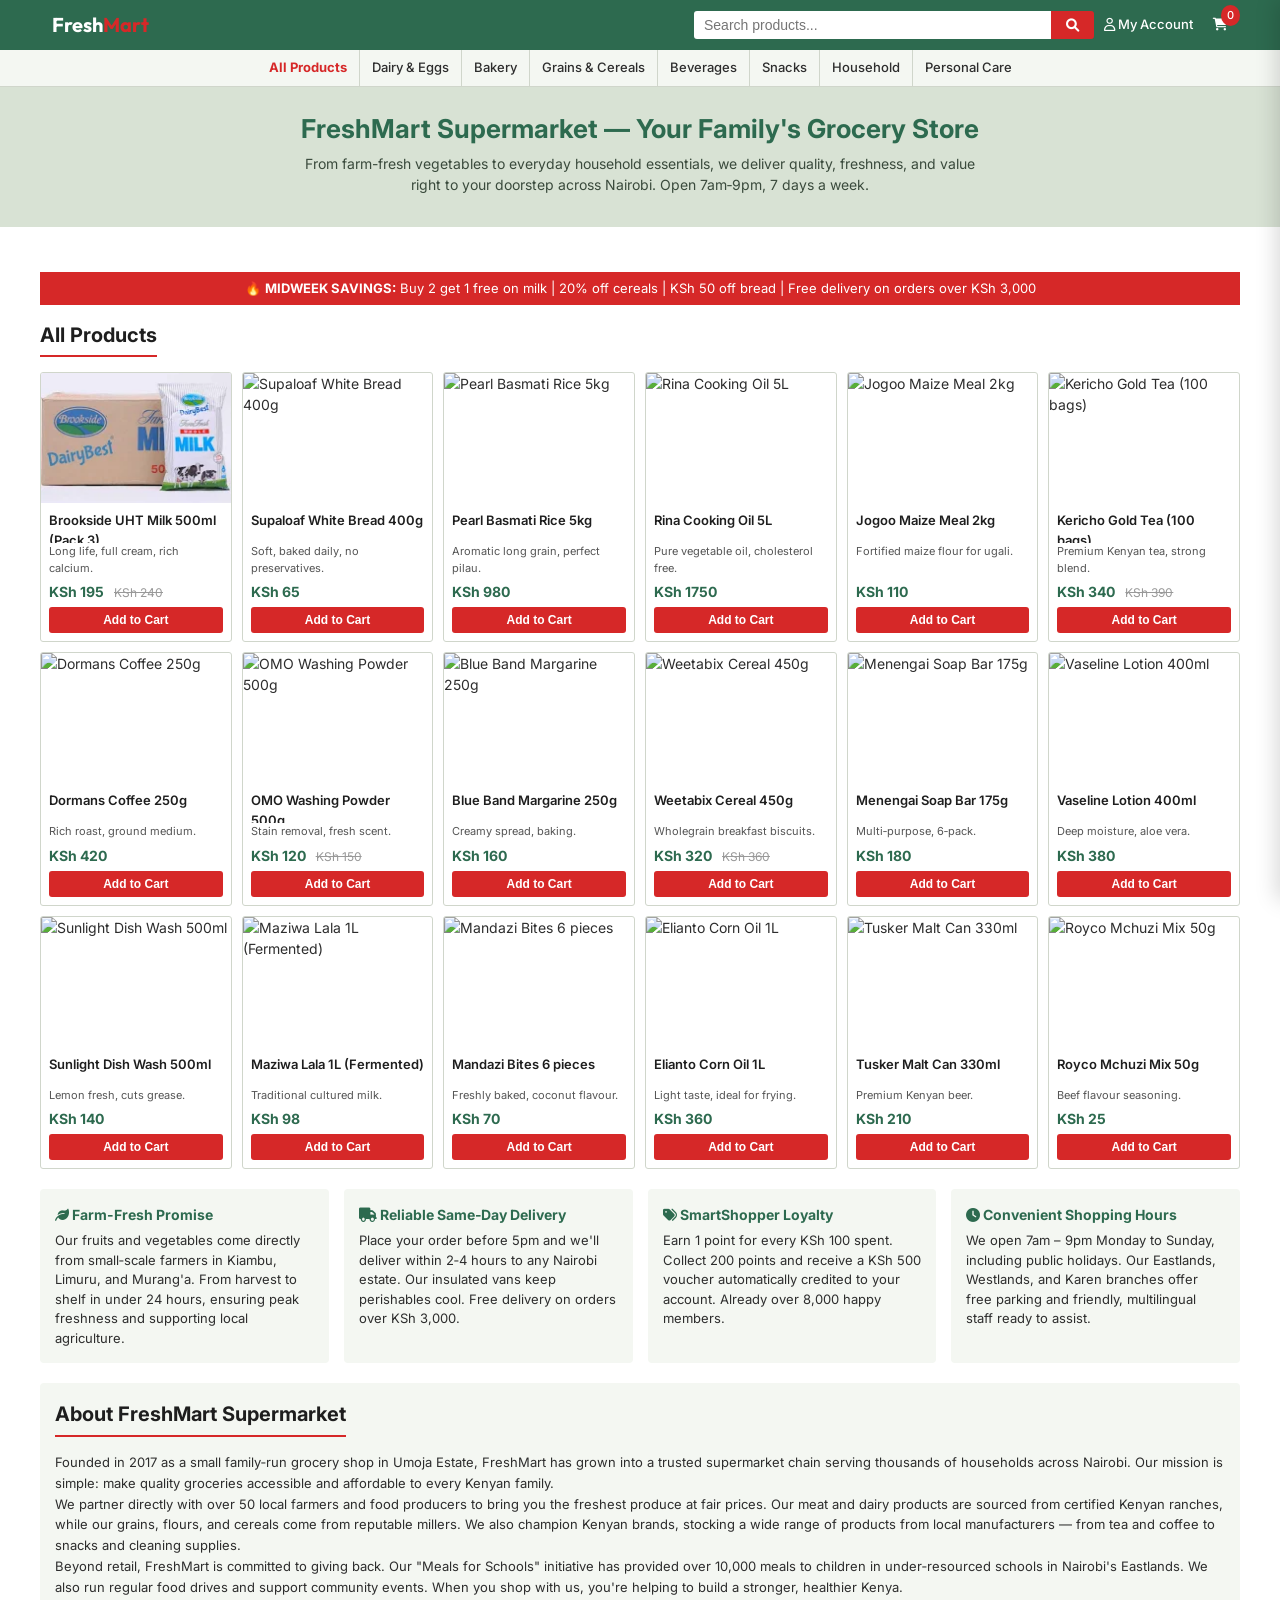
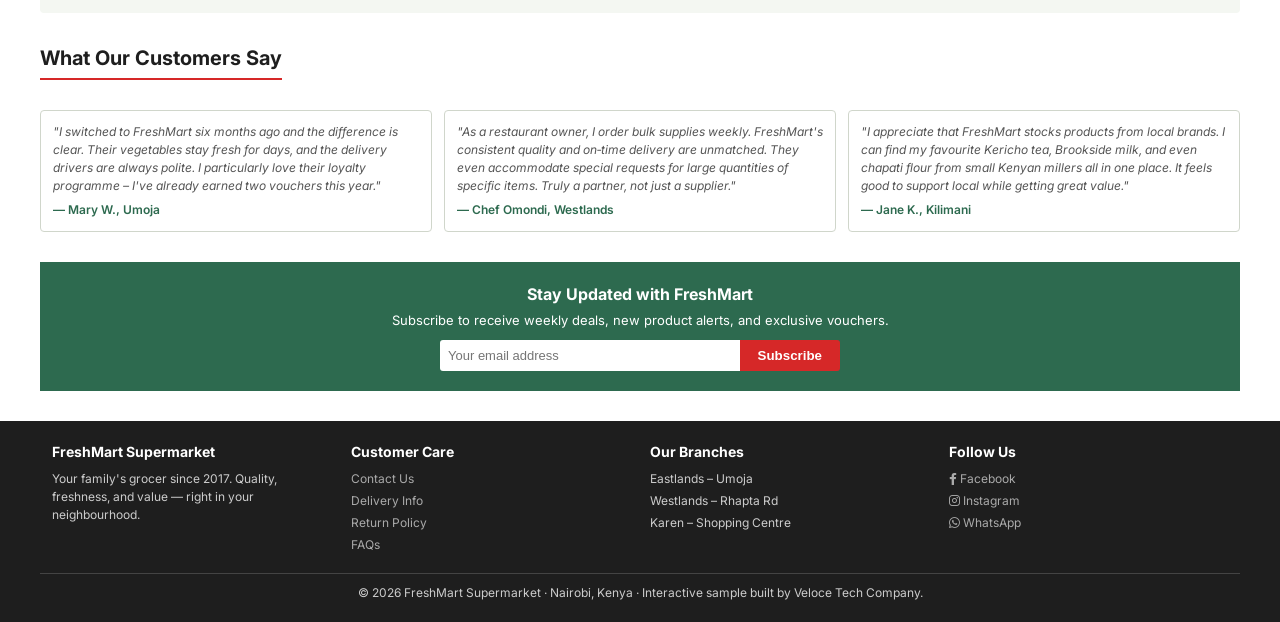
==== commit 62f051bd: "Update index.html" ====
--- a/index.html
+++ b/index.html
@@ -3,393 +3,574 @@
 <head>
     <meta charset="UTF-8">
     <meta name="viewport" content="width=device-width, initial-scale=1.0, viewport-fit=cover">
-    <title>Veloce Tech · Digital Innovation Studio</title>
-    <link href="https://fonts.googleapis.com/css2?family=Playfair+Display:wght@400;500;600;700;800;900&family=Poppins:wght@300;400;500;600;700&display=swap" rel="stylesheet">
+    <!--PRIMARY SEO-->
+    <title>FreshMart Supermarket | Your Family's Grocery Store in Nairobi</title>
+    <meta name="description" content="FreshMart Supermarket offers fresh groceries, dairy, bakery, and household essentials. Order online for same‑day delivery in Nairobi. Quality and value since 2017." />
+    <meta name="keywords" content="supermarket Nairobi, online grocery Kenya, fresh produce, dairy, bakery, FreshMart" />
+    <meta name="author" content="Veloce Tech Company"/>
+    <meta name="robots" content="index, follow" />
+    <link rel="canonical" href="https://velocetechcompany.com/freshmart.html" />
+    <!-- Open Graph -->
+    <meta property="og:title" content="FreshMart Supermarket | Interactive Grocery Demo" />
+    <meta property="og:description" content="Shop fresh groceries online with aisle filtering, cart, loyalty points, and checkout simulation." />
+    <meta property="og:type" content="website" />
+    <meta property="og:url" content="https://velocetechcompany.com/freshmart.html" />
+    <meta property="og:image" content="https://images.pexels.com/photos/264636/pexels-photo-264636.jpeg" />
+    <!-- Twitter Card -->
+    <meta name="twitter:card" content="summary_large_image" />
+    <meta name="twitter:title" content="FreshMart Supermarket" />
+    <meta name="twitter:description" content="Your trusted Nairobi grocery store. Order online with same‑day delivery." />
+    <meta name="twitter:image" content="https://images.pexels.com/photos/264636/pexels-photo-264636.jpeg" />
+    <!-- Structured Data -->
+    <script type="application/ld+json">
+    {
+      "@context": "https://schema.org",
+      "@type": "GroceryStore",
+      "name": "FreshMart Supermarket",
+      "url": "https://velocetechcompany.com/freshmart.html",
+      "description": "Nairobi's trusted supermarket for fresh groceries and household essentials.",
+      "address": {
+        "@type": "PostalAddress",
+        "addressLocality": "Nairobi",
+        "addressCountry": "KE"
+      }
+    }
+    </script>
+    <link href="https://fonts.googleapis.com/css2?family=Inter:wght@400;500;600;700&family=Outfit:wght@500;700&display=swap" rel="stylesheet">
     <link rel="stylesheet" href="https://cdnjs.cloudflare.com/ajax/libs/font-awesome/6.0.0-beta3/css/all.min.css">
-    <link rel="stylesheet" href="style.css">
     <style>
-        /* HEADER COLOR SWAP */
-        .header {
-            background: var(--bg-primary);  /* cream */
-        }
-        .logo-img {
-            background: white;               /* white inside logo container */
-            box-shadow: 0 2px 8px rgba(0,0,0,0.05);
-        }
-
-        /* WHY CHOOSE US */
-        .why-choose {
-            background: white;
-            border-radius: 40px;
-            padding: 30px 25px;
-            margin: 20px 0;
-            border: 1px solid var(--border-light);
-            box-shadow: var(--shadow-subtle);
-            text-align: center;
-        }
-        .why-choose h2 {
-            font-family: 'Playfair Display', serif;
-            margin-bottom: 15px;
-        }
-        .why-choose p {
-            font-size: 14px;
-            color: #4a5568;
-            max-width: 800px;
-            margin: 0 auto;
-            line-height: 1.6;
-        }
-        .why-choose .highlight {
-            color: var(--brand-primary);
-            font-weight: 600;
-        }
-
-        /* TECH STACK */
-        .tech-stack-showcase {
-            padding: 30px 0;
-        }
-        .tech-grid {
-            display: grid;
-            grid-template-columns: repeat(auto-fit, minmax(100px, 1fr));
-            gap: 15px;
-            margin: 25px 0;
-            text-align: center;
-        }
-        .tech-item {
-            background: white;
-            border-radius: 16px;
-            padding: 16px 8px;
-            border: 1px solid var(--border-light);
-            transition: all 0.3s ease;
-        }
-        .tech-item:hover {
-            transform: translateY(-3px);
-            box-shadow: var(--shadow-subtle);
-        }
-        .tech-item i {
-            font-size: 1.8rem;
-            color: var(--brand-primary);
-            margin-bottom: 6px;
-        }
-        .tech-item span {
-            display: block;
-            font-size: 11px;
-            font-weight: 600;
-            color: var(--text-primary);
-        }
-
-        /* Two code blocks side by side */
-        .code-columns {
-            display: grid;
-            grid-template-columns: 1fr 1fr;
-            gap: 20px;
-            margin-top: 20px;
-        }
-        .code-preview {
-            background: #1a2634;
-            color: #e2e8f0;
-            border-radius: 16px;
-            padding: 18px 22px;
-            font-family: 'Courier New', monospace;
-            font-size: 12px;
-            overflow-x: auto;
-        }
-
-        /* DEMO CARDS – fixed 4 columns on desktop, no gaps at end */
-        .demos-grid {
-            display: grid;
-            grid-template-columns: repeat(4, 1fr);
-            gap: 18px;
-            margin-top: 25px;
-        }
-        .demo-card {
-            background: white;
-            border-radius: 14px;
-            overflow: hidden;
-            border: 1px solid var(--border-light);
-            transition: transform 0.3s ease;
-            text-align: center;
-        }
-        .demo-card:hover {
-            transform: translateY(-5px);
-            box-shadow: var(--shadow-subtle);
-        }
-        .demo-card img {
-            width: 100%;
-            height: 140px;
-            object-fit: cover;
-        }
-        .demo-info {
-            padding: 14px;
-        }
-        .demo-info h4 {
-            font-family: 'Playfair Display', serif;
-            font-size: 1.1rem;
-            margin-bottom: 4px;
-            color: var(--text-primary);
-        }
-        .demo-info p {
-            font-size: 10px;
-            color: #5a6a7a;
-            margin-bottom: 10px;
-        }
-        .demo-link {
-            display: inline-block;
-            background: var(--brand-primary);
-            color: white;
-            padding: 5px 16px;
-            border-radius: 30px;
-            font-size: 10px;
-            font-weight: 600;
-            transition: all 0.2s;
-            border: 1px solid var(--brand-primary);
-        }
-        .demo-link:hover {
-            background: white;
-            color: var(--brand-primary);
-        }
-
-        /* Responsive: switch to 2 or 1 columns on smaller screens */
-        @media (max-width: 900px) {
-            .demos-grid {
-                grid-template-columns: repeat(2, 1fr);
-            }
-            .code-columns {
-                grid-template-columns: 1fr;
-            }
-        }
-        @media (max-width: 500px) {
-            .demos-grid {
-                grid-template-columns: 1fr;
-            }
+        :root {
+            --primary: #2d6a4f;
+            --primary-light: #40916c;
+            --accent: #d62828;
+            --dark: #1e1e1e;
+            --light: #f4f7f2;
+            --border: #d0d6cb;
+            --text: #2d2d2d;
+            --white: #fff;
+        }
+        * { margin:0; padding:0; box-sizing:border-box; }
+        body { font-family: 'Inter', sans-serif; font-size: 14px; line-height: 1.5; color: var(--text); background: var(--white); }
+        a { text-decoration: none; color: inherit; }
+        .container { max-width: 1200px; margin: 0 auto; padding: 0 12px; }
+        .section-padding { padding: 30px 0; }
+
+        .header { background: var(--primary); color: white; padding: 10px 0; }
+        .header .container { display: flex; justify-content: space-between; align-items: center; flex-wrap: wrap; }
+        .logo { font-family: 'Outfit', sans-serif; font-size: 20px; font-weight: 700; }
+        .logo span { color: var(--accent); }
+        .search-bar { display: flex; flex: 1; max-width: 400px; margin-left: auto; margin-right: 10px; }
+        .search-bar input { flex: 1; padding: 6px 10px; border: none; border-radius: 3px 0 0 3px; font-size: 14px; }
+        .search-bar button { background: var(--accent); color: white; border: none; padding: 6px 15px; border-radius: 0 3px 3px 0; cursor: pointer; }
+        .header-links { display: flex; gap: 20px; align-items: center; font-size: 13px; }
+        .header-links a { color: white; font-weight: 500; cursor: pointer; }
+        .header-links a:hover { text-decoration: underline; }
+        .cart-icon { position: relative; cursor: pointer; }
+        .cart-count { background: var(--accent); border-radius: 50%; padding: 2px 6px; font-size: 11px; position: absolute; top: -10px; right: -12px; }
+
+        .nav-bar { background: var(--light); border-bottom: 1px solid var(--border); }
+        .nav-links { display: flex; flex-wrap: wrap; list-style: none; justify-content: center; font-size: 13px; font-weight: 500; }
+        .nav-links li { padding: 8px 12px; border-right: 1px solid var(--border); cursor: pointer; }
+        .nav-links li:last-child { border-right: none; }
+        .nav-links li:hover { color: var(--primary); }
+        .nav-links li.active { color: var(--accent); font-weight: 700; }
+
+        .hero { background: #d8e2d4; padding: 22px 0; text-align: center; }
+        .hero h1 { font-size: 26px; font-weight: 700; color: var(--primary); margin-bottom: 5px; }
+        .hero p { font-size: 14px; color: #3a4a3c; margin-bottom: 10px; max-width: 700px; margin-left: auto; margin-right: auto; }
+
+        .btn-primary { background: var(--accent); color: white; padding: 7px 18px; border-radius: 3px; font-weight: 600; font-size: 13px; display: inline-block; border: none; cursor: pointer; }
+
+        .section-head { font-size: 20px; font-weight: 700; color: var(--dark); margin-bottom: 15px; border-bottom: 2px solid var(--accent); padding-bottom: 5px; display: inline-block; }
+
+        .product-grid { display: grid; grid-template-columns: repeat(auto-fill, minmax(165px, 1fr)); gap: 10px; }
+        .product-card { border: 1px solid var(--border); border-radius: 3px; overflow: hidden; background: white; transition: transform 0.2s; display: flex; flex-direction: column; }
+        .product-card:hover { transform: translateY(-2px); box-shadow: 0 4px 10px rgba(0,0,0,0.05); }
+        .product-card img { width: 100%; height: 130px; object-fit: cover; }
+        .product-info { padding: 8px; flex: 1; display: flex; flex-direction: column; }
+        .product-info .name { font-size: 13px; font-weight: 600; color: var(--dark); height: 32px; overflow: hidden; }
+        .product-info .desc { font-size: 11px; color: #555; margin-bottom: 5px; flex: 1; }
+        .product-info .price { color: var(--primary); font-weight: 700; font-size: 14px; margin-top: auto; }
+        .product-info .old-price { text-decoration: line-through; color: #999; font-size: 12px; margin-left: 6px; }
+        .btn-cart { display: block; margin-top: 5px; background: var(--accent); color: white; text-align: center; padding: 6px; border-radius: 3px; font-size: 12px; font-weight: 600; cursor: pointer; border: none; }
+
+        .info-grid { display: grid; grid-template-columns: repeat(auto-fit, minmax(220px, 1fr)); gap: 15px; font-size: 13px; margin-top: 20px; }
+        .info-card { background: var(--light); padding: 15px; border-radius: 4px; }
+        .info-card h4 { font-size: 14px; color: var(--primary); margin-bottom: 6px; }
+
+        .deal-strip { background: var(--accent); color: white; padding: 7px 0; font-size: 13px; text-align: center; margin: 15px 0; }
+
+        .cart-overlay { position: fixed; top:0; left:0; width:100%; height:100%; background: rgba(0,0,0,0.5); z-index: 998; display: none; }
+        .cart-overlay.active { display: block; }
+        .cart-sidebar { position: fixed; top:0; right:-400px; width: 100%; max-width: 400px; height:100%; background: white; box-shadow: -4px 0 20px rgba(0,0,0,0.15); z-index: 999; transition: right 0.3s ease; display: flex; flex-direction: column; }
+        .cart-sidebar.open { right:0; }
+        .cart-header { padding: 15px; border-bottom: 1px solid var(--border); display: flex; justify-content: space-between; align-items: center; }
+        .cart-header h3 { font-size: 16px; }
+        .close-cart { background: none; border: none; font-size: 20px; cursor: pointer; }
+        .cart-items { flex: 1; overflow-y: auto; padding: 15px; }
+        .cart-item { display: flex; gap: 10px; margin-bottom: 15px; padding-bottom: 10px; border-bottom: 1px solid var(--border); align-items: center; }
+        .cart-item img { width: 50px; height: 50px; object-fit: cover; border-radius: 3px; }
+        .cart-item-info { flex: 1; }
+        .cart-item-info .item-name { font-size: 13px; font-weight: 600; }
+        .cart-item-info .item-price { font-size: 12px; color: var(--primary); }
+        .qty-control { display: flex; align-items: center; gap: 5px; margin-top: 4px; }
+        .qty-control button { background: var(--light); border: 1px solid var(--border); width: 24px; height: 24px; border-radius: 3px; cursor: pointer; font-weight: bold; }
+        .remove-item { color: var(--accent); cursor: pointer; font-size: 12px; margin-top: 4px; display: inline-block; }
+        .cart-footer { padding: 15px; border-top: 1px solid var(--border); }
+        .cart-total { font-weight: 700; font-size: 16px; margin-bottom: 10px; }
+        .btn-checkout { width: 100%; padding: 10px; background: var(--primary); color: white; border: none; border-radius: 4px; font-weight: 600; cursor: pointer; }
+
+        .modal-overlay { position: fixed; top:0; left:0; width:100%; height:100%; background: rgba(0,0,0,0.6); z-index: 1000; display: none; justify-content: center; align-items: center; }
+        .modal-overlay.active { display: flex; }
+        .modal-box { background: white; padding: 20px; border-radius: 8px; width: 90%; max-width: 450px; }
+        .modal-box h3 { margin-bottom: 15px; }
+        .form-group { margin-bottom: 12px; }
+        .form-group label { font-size: 13px; display: block; margin-bottom: 3px; }
+        .form-group input, .form-group textarea { width: 100%; padding: 8px; border: 1px solid var(--border); border-radius: 4px; font-size: 14px; }
+        .btn-submit { background: var(--accent); color: white; padding: 10px 20px; border: none; border-radius: 4px; cursor: pointer; }
+        .toggle-link { color: var(--primary); cursor: pointer; text-decoration: underline; font-size: 13px; margin-left: 5px; }
+
+        .testimonial-grid { display: grid; grid-template-columns: repeat(auto-fit, minmax(200px, 1fr)); gap: 12px; margin-top: 15px; }
+        .testimonial-card { background: white; border: 1px solid var(--border); padding: 12px; border-radius: 4px; font-size: 12px; }
+        .testimonial-card .quote { font-style: italic; color: #555; }
+        .testimonial-card .author { font-weight: 600; color: var(--primary); margin-top: 6px; }
+
+        .newsletter { background: var(--primary); color: white; padding: 20px 0; text-align: center; margin-top: 20px; }
+        .newsletter h3 { font-size: 16px; margin-bottom: 5px; }
+        .newsletter p { font-size: 13px; margin-bottom: 10px; }
+        .newsletter-form { display: flex; max-width: 400px; margin: 0 auto; }
+        .newsletter-form input { flex: 1; padding: 8px; border: none; border-radius: 3px 0 0 3px; font-size: 13px; }
+        .newsletter-form button { background: var(--accent); color: white; border: none; padding: 8px 18px; border-radius: 0 3px 3px 0; cursor: pointer; font-weight: 600; }
+
+        footer { background: var(--dark); color: #ccc; font-size: 12px; padding: 20px 0; }
+        .footer-grid { display: grid; grid-template-columns: repeat(auto-fit, minmax(150px, 1fr)); gap: 20px; }
+        .footer-grid h4 { color: white; font-size: 14px; margin-bottom: 8px; }
+        .footer-grid ul { list-style: none; }
+        .footer-grid ul li { margin-bottom: 4px; }
+        .footer-grid ul li a { color: #aaa; }
+        .footer-bottom { text-align: center; margin-top: 15px; padding-top: 10px; border-top: 1px solid #444; }
+
+        @media(max-width:768px) {
+            .header-links { display: none; }
+            .search-bar { max-width: 200px; }
+            .nav-links { overflow-x: auto; }
         }
     </style>
 </head>
 <body>
     <header class="header">
-        <nav class="navbar">
-            <a href="index.html" class="logo-img">
-                <img src="veloce log.jpeg" alt="Veloce Tech Logo">
-            </a>
-            <div class="nav-menu" id="navMenu">
-                <ul class="nav-links">
-                    <li><a href="index.html">Home</a></li>
-                    <li><a href="services.html">Services</a></li>                    <li><a href="contact.html">Contact</a></li>
-                </ul>
-                <div class="nav-buttons">
-                    <a href="contact.html" class="btn btn-primary btn-small">Start Project</a>
+        <div class="container">
+            <a href="#" class="logo">Fresh<span>Mart</span></a>
+            <div class="search-bar">
+                <input type="text" id="searchInput" placeholder="Search products...">
+                <button onclick="filterProducts()"><i class="fas fa-search"></i></button>
+            </div>
+            <div class="header-links" id="headerLinks">
+                <a id="accountLink" onclick="openAccountModal()"><i class="far fa-user"></i> <span id="accountText">My Account</span></a>
+                <a href="#" class="cart-icon" id="cartIcon"><i class="fas fa-shopping-cart"></i><span class="cart-count" id="cartCount">0</span></a>
+            </div>
+        </div>
+    </header>
+    <nav class="nav-bar">
+        <ul class="nav-links" id="aisleNav">
+            <li data-aisle="all" class="active">All Products</li>
+            <li data-aisle="dairy">Dairy & Eggs</li>
+            <li data-aisle="bakery">Bakery</li>
+            <li data-aisle="grains">Grains & Cereals</li>
+            <li data-aisle="beverages">Beverages</li>
+            <li data-aisle="snacks">Snacks</li>
+            <li data-aisle="household">Household</li>
+            <li data-aisle="personal">Personal Care</li>
+        </ul>
+    </nav>
+
+    <section class="hero">
+        <div class="container">
+            <h1>FreshMart Supermarket — Your Family's Grocery Store</h1>
+            <p>From farm-fresh vegetables to everyday household essentials, we deliver quality, freshness, and value right to your doorstep across Nairobi. Open 7am‑9pm, 7 days a week.</p>
+        </div>
+    </section>
+
+    <main class="container section-padding">
+        <div class="deal-strip">
+            🔥 <strong>MIDWEEK SAVINGS:</strong> Buy 2 get 1 free on milk | 20% off cereals | KSh 50 off bread | Free delivery on orders over KSh 3,000
+        </div>
+
+        <h2 class="section-head" id="sectionTitle">All Products</h2>
+        <div class="product-grid" id="productGrid"></div>
+
+        <div class="info-grid">
+            <div class="info-card">
+                <h4><i class="fas fa-leaf"></i> Farm-Fresh Promise</h4>
+                <p>Our fruits and vegetables come directly from small‑scale farmers in Kiambu, Limuru, and Murang'a. From harvest to shelf in under 24 hours, ensuring peak freshness and supporting local agriculture.</p>
+            </div>
+            <div class="info-card">
+                <h4><i class="fas fa-truck"></i> Reliable Same‑Day Delivery</h4>
+                <p>Place your order before 5pm and we'll deliver within 2‑4 hours to any Nairobi estate. Our insulated vans keep perishables cool. Free delivery on orders over KSh 3,000.</p>
+            </div>
+            <div class="info-card">
+                <h4><i class="fas fa-tags"></i> SmartShopper Loyalty</h4>
+                <p>Earn 1 point for every KSh 100 spent. Collect 200 points and receive a KSh 500 voucher automatically credited to your account. Already over 8,000 happy members.</p>
+            </div>
+            <div class="info-card">
+                <h4><i class="fas fa-clock"></i> Convenient Shopping Hours</h4>
+                <p>We open 7am – 9pm Monday to Sunday, including public holidays. Our Eastlands, Westlands, and Karen branches offer free parking and friendly, multilingual staff ready to assist.</p>
+            </div>
+        </div>
+
+        <div style="background: var(--light); padding: 15px; border-radius: 4px; margin-top: 20px; font-size: 13px; line-height: 1.6;">
+            <h2 class="section-head" style="margin-top:0;">About FreshMart Supermarket</h2>
+            <p>Founded in 2017 as a small family‑run grocery shop in Umoja Estate, FreshMart has grown into a trusted supermarket chain serving thousands of households across Nairobi. Our mission is simple: make quality groceries accessible and affordable to every Kenyan family.</p>
+            <p>We partner directly with over 50 local farmers and food producers to bring you the freshest produce at fair prices. Our meat and dairy products are sourced from certified Kenyan ranches, while our grains, flours, and cereals come from reputable millers. We also champion Kenyan brands, stocking a wide range of products from local manufacturers — from tea and coffee to snacks and cleaning supplies.</p>
+            <p>Beyond retail, FreshMart is committed to giving back. Our "Meals for Schools" initiative has provided over 10,000 meals to children in under‑resourced schools in Nairobi's Eastlands. We also run regular food drives and support community events. When you shop with us, you're helping to build a stronger, healthier Kenya.</p>
+        </div>
+
+        <div class="section-padding" style="padding-bottom: 10px;">
+            <h2 class="section-head">What Our Customers Say</h2>
+            <div class="testimonial-grid">
+                <div class="testimonial-card">
+                    <p class="quote">"I switched to FreshMart six months ago and the difference is clear. Their vegetables stay fresh for days, and the delivery drivers are always polite. I particularly love their loyalty programme – I've already earned two vouchers this year."</p>
+                    <p class="author">— Mary W., Umoja</p>
                 </div>
-            </div>
-            <div class="hamburger" id="hamburger"><span class="bar"></span><span class="bar"></span><span class="bar"></span></div>
-        </nav>
-    </header>
-
-    <main>
-        <!-- Hero Section -->
-        <section class="hero">
-            <div class="container hero-grid">
-                <div class="hero-content">
-                    <span class="hero-pre"> Since 2018 · Digital Innovation Studio</span>
-                    <h1 class="hero-title">Design. Develop. <span class="title-accent">Transform.</span></h1>
-                    <p class="hero-description">Veloce Tech delivers comprehensive digital solutions — from custom website development and graphic design to full-scale digital transformation. We build beautiful, functional experiences that drive real business results.</p>
-                    <div class="hero-buttons">
-                        <a href="services.html" class="btn btn-primary">Explore Services →</a>
-                        <a href="portfolio.html" class="btn btn-outline">View Portfolio</a>
-                    </div>
-                    <div class="hero-stats">
-                        <span><i class="fas fa-check-circle"></i> 200+ Projects</span>
-                        <span><i class="fas fa-check-circle"></i> 50+ Clients</span>
-                        <span><i class="fas fa-check-circle"></i> 12 Countries</span>
-                        <span><i class="fas fa-check-circle"></i> 24/7 Support</span>
+                <div class="testimonial-card">
+                    <p class="quote">"As a restaurant owner, I order bulk supplies weekly. FreshMart's consistent quality and on‑time delivery are unmatched. They even accommodate special requests for large quantities of specific items. Truly a partner, not just a supplier."</p>
+                    <p class="author">— Chef Omondi, Westlands</p>
+                </div>
+                <div class="testimonial-card">
+                    <p class="quote">"I appreciate that FreshMart stocks products from local brands. I can find my favourite Kericho tea, Brookside milk, and even chapati flour from small Kenyan millers all in one place. It feels good to support local while getting great value."</p>
+                    <p class="author">— Jane K., Kilimani</p>
+                </div>
+            </div>
+        </div>
+
+        <div class="newsletter">
+            <h3>Stay Updated with FreshMart</h3>
+            <p>Subscribe to receive weekly deals, new product alerts, and exclusive vouchers.</p>
+            <form class="newsletter-form" onsubmit="event.preventDefault(); alert('Thanks for subscribing! (Project)');">
+                <input type="email" placeholder="Your email address" required>
+                <button type="submit">Subscribe</button>
+            </form>
+        </div>
+    </main>
+
+    <div class="cart-overlay" id="cartOverlay"></div>
+    <div class="cart-sidebar" id="cartSidebar">
+        <div class="cart-header">
+            <h3>Your Cart (<span id="cartItemCount">0</span>)</h3>
+            <button class="close-cart" id="closeCart">&times;</button>
+        </div>
+        <div class="cart-items" id="cartItems"><p style="text-align:center; color:#888;">Your cart is empty.</p></div>
+        <div class="cart-footer">
+            <div class="cart-total">Total: KSh <span id="cartTotal">0</span></div>
+            <button class="btn-checkout" id="btnCheckout">Proceed to Checkout</button>
+        </div>
+    </div>
+
+    <div class="modal-overlay" id="checkoutModal">
+        <div class="modal-box">
+            <h3>Checkout (Project)</h3>
+            <form id="checkoutForm" onsubmit="event.preventDefault(); completeOrder();">
+                <div class="form-group"><label>Full Name</label><input type="text" required></div>
+                <div class="form-group"><label>Phone (M-Pesa)</label><input type="tel" required></div>
+                <div class="form-group"><label>Delivery Estate / Area</label><input type="text" required></div>
+                <div class="form-group"><label>Additional Notes</label><textarea rows="2"></textarea></div>
+                <button type="submit" class="btn-submit">Place Order (Simulation)</button>
+                <button type="button" class="btn-submit" style="background:#666; margin-left:5px;" onclick="closeCheckout()">Cancel</button>
+            </form>
+        </div>
+    </div>
+
+    <div class="modal-overlay" id="accountModal">
+        <div class="modal-box">
+            <h3 id="accountModalTitle">Sign In</h3>
+            <form id="accountForm" onsubmit="event.preventDefault(); handleAccountSubmit();">
+                <div class="form-group">
+                    <label>Full Name</label>
+                    <input type="text" id="accountName" placeholder="Enter your name" required>
+                </div>
+                <div class="form-group" id="emailGroup">
+                    <label>Email Address</label>
+                    <input type="email" id="accountEmail" placeholder="you@example.com">
+                </div>
+                <button type="submit" class="btn-submit">Sign In</button>
+            </form>
+            <p style="font-size:12px; margin-top:10px;">
+                <span id="toggleText">Don't have an account?</span>
+                <span class="toggle-link" id="toggleAccountBtn" onclick="toggleAccountMode()">Sign Up</span>
+            </p>
+            <button type="button" class="btn-submit" style="background:#666; margin-top:10px;" onclick="closeAccountModal()">Cancel</button>
+        </div>
+    </div>
+
+    <footer>
+        <div class="container footer-grid">
+            <div class="footer-col">
+                <h4>FreshMart Supermarket</h4>
+                <p>Your family's grocer since 2017. Quality, freshness, and value — right in your neighbourhood.</p>
+            </div>
+            <div class="footer-col">
+                <h4>Customer Care</h4>
+                <ul><li><a href="#">Contact Us</a></li><li><a href="#">Delivery Info</a></li><li><a href="#">Return Policy</a></li><li><a href="#">FAQs</a></li></ul>
+            </div>
+            <div class="footer-col">
+                <h4>Our Branches</h4>
+                <ul><li>Eastlands – Umoja</li><li>Westlands – Rhapta Rd</li><li>Karen – Shopping Centre</li></ul>
+            </div>
+            <div class="footer-col">
+                <h4>Follow Us</h4>
+                <ul><li><a href="#"><i class="fab fa-facebook-f"></i> Facebook</a></li><li><a href="#"><i class="fab fa-instagram"></i> Instagram</a></li><li><a href="#"><i class="fab fa-whatsapp"></i> WhatsApp</a></li></ul>
+            </div>
+        </div>
+        <div class="container footer-bottom">
+            <p>© 2026 FreshMart Supermarket · Nairobi, Kenya · Interactive sample built by Veloce Tech Company.</p>
+        </div>
+    </footer>
+
+    <script>
+        const products = [
+            { id:1, name:"Brookside UHT Milk 500ml (Pack 3)", desc:"Long life, full cream, rich calcium.", price:195, oldPrice:240, category:"dairy", img:"[data-uri]" },
+            { id:2, name:"Supaloaf White Bread 400g", desc:"Soft, baked daily, no preservatives.", price:65, oldPrice:null, category:"bakery", img:"https://images.pexels.com/photos/1435904/pexels-photo-1435904.jpeg?auto=compress&cs=tinysrgb&w=300" },
+            { id:4, name:"Pearl Basmati Rice 5kg", desc:"Aromatic long grain, perfect pilau.", price:980, oldPrice:null, category:"grains", img:"https://images.pexels.com/photos/4202325/pexels-photo-4202325.jpeg?auto=compress&cs=tinysrgb&w=300" },
+            { id:5, name:"Rina Cooking Oil 5L", desc:"Pure vegetable oil, cholesterol free.", price:1750, oldPrice:null, category:"grains", img:"https://images.pexels.com/photos/1153370/pexels-photo-1153370.jpeg?auto=compress&cs=tinysrgb&w=300" },
+            { id:6, name:"Jogoo Maize Meal 2kg", desc:"Fortified maize flour for ugali.", price:110, oldPrice:null, category:"grains", img:"[data-uri]" },
+            { id:7, name:"Kericho Gold Tea (100 bags)", desc:"Premium Kenyan tea, strong blend.", price:340, oldPrice:390, category:"beverages", img:"https://images.pexels.com/photos/230477/pexels-photo-230477.jpeg?auto=compress&cs=tinysrgb&w=300" },
+            { id:8, name:"Dormans Coffee 250g", desc:"Rich roast, ground medium.", price:420, oldPrice:null, category:"beverages", img:"https://images.pexels.com/photos/302896/pexels-photo-302896.jpeg?auto=compress&cs=tinysrgb&w=300" },
+            { id:10, name:"OMO Washing Powder 500g", desc:"Stain removal, fresh scent.", price:120, oldPrice:150, category:"household", img:"https://images.pexels.com/photos/8532616/pexels-photo-8532616.jpeg?auto=compress&cs=tinysrgb&w=300" },
+            { id:11, name:"Blue Band Margarine 250g", desc:"Creamy spread, baking.", price:160, oldPrice:null, category:"dairy", img:"https://images.pexels.com/photos/108370/pexels-photo-108370.jpeg?auto=compress&cs=tinysrgb&w=300" },
+            { id:12, name:"Weetabix Cereal 450g", desc:"Wholegrain breakfast biscuits.", price:320, oldPrice:360, category:"grains", img:"https://images.pexels.com/photos/1092730/pexels-photo-1092730.jpeg?auto=compress&cs=tinysrgb&w=300" },
+            { id:13, name:"Menengai Soap Bar 175g", desc:"Multi‑purpose, 6‑pack.", price:180, oldPrice:null, category:"personal", img:"https://images.pexels.com/photos/3737592/pexels-photo-3737592.jpeg?auto=compress&cs=tinysrgb&w=300" },
+            { id:14, name:"Vaseline Lotion 400ml", desc:"Deep moisture, aloe vera.", price:380, oldPrice:null, category:"personal", img:"https://images.pexels.com/photos/4465125/pexels-photo-4465125.jpeg?auto=compress&cs=tinysrgb&w=300" },
+            { id:15, name:"Sunlight Dish Wash 500ml", desc:"Lemon fresh, cuts grease.", price:140, oldPrice:null, category:"household", img:"[data-uri]" },
+            { id:16, name:"Maziwa Lala 1L (Fermented)", desc:"Traditional cultured milk.", price:98, oldPrice:null, category:"dairy", img:"https://images.pexels.com/photos/128408/pexels-photo-128408.jpeg?auto=compress&cs=tinysrgb&w=300" },
+            { id:17, name:"Mandazi Bites 6 pieces", desc:"Freshly baked, coconut flavour.", price:70, oldPrice:null, category:"bakery", img:"https://images.pexels.com/photos/14107/pexels-photo-14107.jpeg?auto=compress&cs=tinysrgb&w=300" },
+            { id:18, name:"Elianto Corn Oil 1L", desc:"Light taste, ideal for frying.", price:360, oldPrice:null, category:"grains", img:"https://images.pexels.com/photos/4113834/pexels-photo-4113834.jpeg?auto=compress&cs=tinysrgb&w=300" },
+            { id:19, name:"Tusker Malt Can 330ml", desc:"Premium Kenyan beer.", price:210, oldPrice:null, category:"beverages", img:"https://images.pexels.com/photos/1089934/pexels-photo-1089934.jpeg?auto=compress&cs=tinysrgb&w=300" },
+            { id:20, name:"Royco Mchuzi Mix 50g", desc:"Beef flavour seasoning.", price:25, oldPrice:null, category:"snacks", img:"[data-uri]" },
+        ];
+
+        let cart = [];
+        let currentAisle = 'all';
+        let isLoggedIn = false;
+        let currentUser = '';
+        let accountMode = 'login';
+
+        const productGrid = document.getElementById('productGrid');
+        const cartItemsEl = document.getElementById('cartItems');
+        const cartCountEl = document.getElementById('cartCount');
+        const cartItemCountEl = document.getElementById('cartItemCount');
+        const cartTotalEl = document.getElementById('cartTotal');
+        const cartSidebar = document.getElementById('cartSidebar');
+        const cartOverlay = document.getElementById('cartOverlay');
+        const checkoutModal = document.getElementById('checkoutModal');
+        const accountModal = document.getElementById('accountModal');
+        const sectionTitle = document.getElementById('sectionTitle');
+        const accountLink = document.getElementById('accountLink');
+        const accountText = document.getElementById('accountText');
+        const accountModalTitle = document.getElementById('accountModalTitle');
+        const toggleAccountBtn = document.getElementById('toggleAccountBtn');
+        const toggleText = document.getElementById('toggleText');
+        const emailGroup = document.getElementById('emailGroup');
+
+        function renderProducts(filterText = '') {
+            const filtered = products.filter(p => {
+                const matchAisle = currentAisle === 'all' || p.category === currentAisle;
+                const matchSearch = filterText === '' || p.name.toLowerCase().includes(filterText.toLowerCase());
+                return matchAisle && matchSearch;
+            });
+            productGrid.innerHTML = filtered.map(p => `
+                <div class="product-card">
+                    <img src="${p.img}" alt="${p.name}">
+                    <div class="product-info">
+                        <div class="name">${p.name}</div>
+                        <div class="desc">${p.desc}</div>
+                        <div>
+                            <span class="price">KSh ${p.price}</span>
+                            ${p.oldPrice ? `<span class="old-price">KSh ${p.oldPrice}</span>` : ''}
+                        </div>
+                        <button class="btn-cart" onclick="addToCart(${p.id})">Add to Cart</button>
                     </div>
                 </div>
-                <div class="hero-image-container">
-                    <img src="https://images.pexels.com/photos/3183150/pexels-photo-3183150.jpeg?auto=compress&cs=tinysrgb&w=1260&h=750&dpr=2" alt="Veloce Tech team working on digital design">
-                </div>
-            </div>
-        </section>
-
-        <!-- WHY CHOOSE VELOCE TECH -->
-        <div class="container">
-            <div class="why-choose">
-                <h2>Why clients <span style="color: var(--brand-primary);">choose Veloce Tech</span></h2>
-                <p>
-                    We're more than a design agency – we're a technology partner that understands both pixels and business. From sleek, conversion‑driven interfaces to robust back‑end systems, our team combines <span class="highlight">a decade of experience</span> with a relentless focus on quality, speed, and reliability. We don't just deliver websites; we deliver <span class="highlight">real‑world results</span> – increased sales, streamlined operations, and a digital presence that commands respect. With offices in Nairobi and Narok, we offer <span class="highlight">24/7 support</span>, transparent pricing, and a promise: if you're not satisfied, we make it right. No shortcuts, no excuses – just premium digital craftsmanship.
-                </p>
-            </div>
-        </div>
-
-        <!-- Services Preview -->
-        <section class="section">
-            <div class="container">
-                <div class="section-header">
-                    <h2>What We Do</h2>
-                    <p class="section-subtitle">Three core disciplines, endless possibilities — from concept to code and everything between</p>
-                </div>
-                <div class="main-categories">
-                    <div class="category-card">
-                        <div class="category-image"><img src="https://images.pexels.com/photos/196644/pexels-photo-196644.jpeg?auto=compress&cs=tinysrgb&w=1260&h=750&dpr=2" alt="Website Development"></div>
-                        <div class="category-content">
-                            <div class="category-icon"><i class="fas fa-code"></i></div>
-                            <h3>Website Design & Development</h3>
-                            <p class="category-desc">Custom websites, e‑commerce, web apps, and coded solutions.</p>
-                            <a href="services.html" class="learn-more">Learn more →</a>
+            `).join('');
+        }
+
+        function addToCart(id) {
+            const product = products.find(p => p.id === id);
+            const existing = cart.find(item => item.id === id);
+            if (existing) {
+                existing.quantity += 1;
+            } else {
+                cart.push({ ...product, quantity: 1 });
+            }
+            updateCartUI();
+            openCart();
+        }
+
+        function removeFromCart(id) {
+            cart = cart.filter(item => item.id !== id);
+            updateCartUI();
+        }
+
+        function changeQty(id, delta) {
+            const item = cart.find(item => item.id === id);
+            if (item) {
+                item.quantity += delta;
+                if (item.quantity <= 0) removeFromCart(id);
+            }
+            updateCartUI();
+        }
+
+        function updateCartUI() {
+            const totalItems = cart.reduce((sum, item) => sum + item.quantity, 0);
+            cartCountEl.textContent = totalItems;
+            cartItemCountEl.textContent = totalItems;
+            const total = cart.reduce((sum, item) => sum + (item.price * item.quantity), 0);
+            cartTotalEl.textContent = total.toLocaleString();
+
+            if (cart.length === 0) {
+                cartItemsEl.innerHTML = '<p style="text-align:center; color:#888;">Your cart is empty.</p>';
+            } else {
+                cartItemsEl.innerHTML = cart.map(item => `
+                    <div class="cart-item">
+                        <img src="${item.img}" alt="${item.name}">
+                        <div class="cart-item-info">
+                            <div class="item-name">${item.name}</div>
+                            <div class="item-price">KSh ${item.price} each</div>
+                            <div class="qty-control">
+                                <button onclick="changeQty(${item.id}, -1)">-</button>
+                                <span>${item.quantity}</span>
+                                <button onclick="changeQty(${item.id}, 1)">+</button>
+                            </div>
+                            <span class="remove-item" onclick="removeFromCart(${item.id})">Remove</span>
                         </div>
                     </div>
-                    <div class="category-card">
-                        <div class="category-image"><img src="https://images.pexels.com/photos/57690/pexels-photo-57690.jpeg?auto=compress&cs=tinysrgb&w=1260&h=750&dpr=2" alt="Graphic Design"></div>
-                        <div class="category-content">
-                            <div class="category-icon"><i class="fas fa-paint-brush"></i></div>
-                            <h3>Graphic Design</h3>
-                            <p class="category-desc">Logo design, brand identity, print, social media assets, and digital illustrations.</p>
-                            <a href="services.html" class="learn-more">Learn more →</a>
-                        </div>
-                    </div>
-                    <div class="category-card">
-                        <div class="category-image"><img src="https://images.pexels.com/photos/1779487/pexels-photo-1779487.jpeg?auto=compress&cs=tinysrgb&w=1260&h=750&dpr=2" alt="Hybrid Design and Development"></div>
-                        <div class="category-content">
-                            <div class="category-icon"><i class="fas fa-layer-group"></i></div>
-                            <h3>Combined / Hybrid</h3>
-                            <p class="category-desc">Projects requiring both design and development — HTML emails, coded UI, full‑stack.</p>
-                            <a href="services.html" class="learn-more">Learn more →</a>
-                        </div>
-                    </div>
-                </div>
-            </div>
-        </section>
-
-        <!-- REAL PORTFOLIO PREVIEW – 8 cards, no gaps -->
-        <section class="section bg-light">
-            <div class="container">
-                <div class="section-header">
-                    <h2>Our Latest Projects</h2>
-                    <p class="section-subtitle">Explore the interactive demos we built for real‑world industries</p>
-                </div>
-                <div class="demos-grid">
-                    <div class="demo-card">
-                        <img src="https://images.pexels.com/photos/261102/pexels-photo-261102.jpeg?auto=compress&cs=tinysrgb&w=400" alt="Savannah Pride Hotel">
-                        <div class="demo-info">
-                            <h4>Savannah Pride Hotel</h4>
-                            <p>Luxury hotel with rooms, dining, and booking.</p>
-                            <a href="savannah-hotel.html" target="_blank" class="demo-link">View Demo ↗</a>
-                        </div>
-                    </div>
-                    <div class="demo-card">
-                        <img src="[data-uri]" alt="Amani Retail Shop">
-                        <div class="demo-info">
-                            <h4>Amani Retail Shop</h4>
-                            <p>General store with cart and checkout.</p>
-                            <a href="amani-retail.html" target="_blank" class="demo-link">View Demo ↗</a>
-                        </div>
-                    </div>
-                    <div class="demo-card">
-                        <img src="https://images.pexels.com/photos/264636/pexels-photo-264636.jpeg?auto=compress&cs=tinysrgb&w=400" alt="FreshMart Supermarket">
-                        <div class="demo-info">
-                            <h4>FreshMart Supermarket</h4>
-                            <p>Grocery with search, cart, and loyalty.</p>
-                            <a href="freshmart.html" target="_blank" class="demo-link">View Demo ↗</a>
-                        </div>
-                    </div>
-                    <div class="demo-card">
-                        <img src="https://images.pexels.com/photos/262918/pexels-photo-262918.jpeg?auto=compress&cs=tinysrgb&w=400" alt="Nyama Choma Ranch">
-                        <div class="demo-info">
-                            <h4>Nyama Choma Ranch</h4>
-                            <p>Table‑side ordering and reservations.</p>
-                            <a href="nyamachoma-ranch.html" target="_blank" class="demo-link">View Demo ↗</a>
-                        </div>
-                    </div>
-                    <div class="demo-card">
-                        <img src="https://images.pexels.com/photos/1249611/pexels-photo-1249611.jpeg?auto=compress&cs=tinysrgb&w=400" alt="Miti Masters Carpentry">
-                        <div class="demo-info">
-                            <h4>Miti Masters Carpentry</h4>
-                            <p>Custom furniture with order builder.</p>
-                            <a href="miti-masters.html" target="_blank" class="demo-link">View Demo ↗</a>
-                        </div>
-                    </div>
-                    <div class="demo-card">
-                        <img src="https://images.pexels.com/photos/4173251/pexels-photo-4173251.jpeg?auto=compress&cs=tinysrgb&w=400" alt="Afya First Hospital">
-                        <div class="demo-info">
-                            <h4>Afya First Hospital</h4>
-                            <p>Medical appointment booking system.</p>
-                            <a href="afya-first-hospital.html" target="_blank" class="demo-link">View Demo ↗</a>
-                        </div>
-                    </div>
-                    <div class="demo-card">
-                        <img src="https://images.pexels.com/photos/5212345/pexels-photo-5212345.jpeg?auto=compress&cs=tinysrgb&w=400" alt="ShuleMaster School System">
-                        <div class="demo-info">
-                            <h4>ShuleMaster</h4>
-                            <p>School management system – logins, fees, marks.</p>
-                            <a href="school-system.html" target="_blank" class="demo-link">View Demo ↗</a>
-                        </div>
-                    </div>
-                    <!-- 8th card to fill the row -->
-                    <div class="demo-card" style="background: var(--brand-soft); border: 1px dashed var(--brand-primary);">
-                        <div class="demo-info">
-                            <h4 style="color:var(--brand-primary);">Your Project?</h4>
-                            <p>Let's build something amazing together.</p>
-                            <a href="contact.html" class="demo-link">Get Started ↗</a>
-                        </div>
-                    </div>
-                </div>
-            </div>
-        </section>
-        <!-- CTA -->
-        <section style="padding: 20px 0 35px;">
-            <div class="container">
-                <div class="cta-banner">
-                    <div><h3>Ready to start your project?</h3><p>From concept to completion — we're here to bring your vision to life.</p></div>
-                    <a href="contact.html" class="btn btn-primary btn-large">Start a Conversation →</a>
-                </div>
-            </div>
-        </section>
-    </main>
-
-    <footer class="footer">
-        <div class="container">
-            <div class="footer-grid">
-                <div class="footer-col">
-                    <div class="footer-contact-item">
-                        <i class="fas fa-map-marker-alt"></i>
-                       <h4>Contacts</h4>
-                    </div>
-                    <div class="footer-contact-item">
-                        <i class="fas fa-envelope"></i>
-                        <span>velocetechcompany@gmail.com</span>
-                    </div>
-                    <div class="footer-contact-item">
-                        <i class="fas fa-phone"></i>
-                        <span>+254 787 764 095 | +254 720 718 752</span>
-                    </div>
-                </div>
-                <div class="footer-col">
-                    <h4>Services</h4>
-                    <ul class="footer-links">
-                        <li><a href="services.html">Web Development and graphic design</a></li>
-                    </ul>
-                </div>
-                <div class="footer-col">
-                    <h4>Follow Us</h4>
-                    <div style="display: flex; gap: 10px; flex-wrap: wrap;">
-                        <a href="https://www.facebook.com/profile.php?id=61576404231383" target="_blank" rel="noopener noreferrer" style="color: white; font-size: 14px;"><i class="fab fa-facebook-f"></i></a>
-                        <a href="https://www.instagram.com/velocetechcompany?igsh=dmxqd3Q2dGJ6Z2Np" target="_blank" rel="noopener noreferrer" style="color: white; font-size: 14px;"><i class="fab fa-instagram"></i></a>
-                        <a href="https://x.com/veloce_tech" target="_blank" rel="noopener noreferrer" style="color: white; font-size: 14px;"><i class="fab fa-x-twitter"></i></a>
-                        <a href="https://www.tiktok.com/@veloce_tech" target="_blank" rel="noopener noreferrer" style="color: white; font-size: 14px;"><i class="fab fa-tiktok"></i></a>
-                        <a href="https://linkedin.com/company/veloce-tech" target="_blank" rel="noopener noreferrer" style="color: white; font-size: 14px;"><i class="fab fa-linkedin-in"></i></a>
-                        <a href="mailto:velocetechcompany@gmail.com" style="color: white; font-size: 14px;"><i class="fas fa-envelope"></i></a>
-                    </div>
-                </div>
-            </div>
-            <div class="footer-bottom">
-                <p>© 2026 Veloce Tech Company. All rights reserved.</p>
-            </div>
-        </div>
-    </footer>
-
-    <a href="https://wa.me/254740682321?text=Hello%20Veloce%20Tech%20Company%2C%20I%20would%20like%20to%20inquire%20about%20your%20services."
-       class="whatsapp-float"
-       target="_blank"
-       rel="noopener noreferrer">
-        <i class="fab fa-whatsapp"></i>
-    </a>
-    <script src="script.js"></script>
+                `).join('');
+            }
+        }
+
+        function openCart() {
+            cartSidebar.classList.add('open');
+            cartOverlay.classList.add('active');
+        }
+
+        function closeCart() {
+            cartSidebar.classList.remove('open');
+            cartOverlay.classList.remove('active');
+        }
+
+        function openCheckout() {
+            checkoutModal.classList.add('active');
+            closeCart();
+        }
+
+        function closeCheckout() {
+            checkoutModal.classList.remove('active');
+        }
+
+        function completeOrder() {
+            alert('Order placed successfully! (This is a project – no real order will be processed.)');
+            cart = [];
+            updateCartUI();
+            closeCheckout();
+        }
+
+        function filterProducts() {
+            const searchText = document.getElementById('searchInput').value;
+            renderProducts(searchText);
+        }
+
+        function openAccountModal() {
+            if (isLoggedIn) {
+                if (confirm(`You are logged in as ${currentUser}. Do you want to log out?`)) {
+                    isLoggedIn = false;
+                    currentUser = '';
+                    updateAccountUI();
+                    alert('You have been logged out.');
+                }
+                return;
+            }
+            document.getElementById('accountName').value = '';
+            document.getElementById('accountEmail').value = '';
+            accountMode = 'login';
+            updateAccountModalMode();
+            accountModal.classList.add('active');
+        }
+
+        function closeAccountModal() {
+            accountModal.classList.remove('active');
+        }
+
+        function toggleAccountMode() {
+            accountMode = accountMode === 'login' ? 'signup' : 'login';
+            updateAccountModalMode();
+        }
+
+        function updateAccountModalMode() {
+            if (accountMode === 'login') {
+                accountModalTitle.textContent = 'Sign In';
+                emailGroup.style.display = 'none';
+                document.getElementById('accountEmail').required = false;
+                toggleText.textContent = "Don't have an account?";
+                toggleAccountBtn.textContent = 'Sign Up';
+            } else {
+                accountModalTitle.textContent = 'Create Account';
+                emailGroup.style.display = 'block';
+                document.getElementById('accountEmail').required = true;
+                toggleText.textContent = "Already have an account?";
+                toggleAccountBtn.textContent = 'Sign In';
+            }
+        }
+
+        function handleAccountSubmit() {
+            const name = document.getElementById('accountName').value.trim();
+            if (!name) return;
+            currentUser = name;
+            isLoggedIn = true;
+            updateAccountUI();
+            closeAccountModal();
+            alert(`Welcome, ${currentUser}! You are now signed in. (Project)`);
+        }
+
+        function updateAccountUI() {
+            if (isLoggedIn) {
+                accountText.innerHTML = `Welcome, ${currentUser}`;
+                accountLink.querySelector('i').className = 'fas fa-user-check';
+            } else {
+                accountText.textContent = 'My Account';
+                accountLink.querySelector('i').className = 'far fa-user';
+            }
+        }
+
+        document.getElementById('aisleNav').addEventListener('click', (e) => {
+            if (e.target.tagName === 'LI') {
+                document.querySelectorAll('#aisleNav li').forEach(li => li.classList.remove('active'));
+                e.target.classList.add('active');
+                currentAisle = e.target.getAttribute('data-aisle');
+                sectionTitle.textContent = currentAisle === 'all' ? 'All Products' : e.target.textContent;
+                renderProducts(document.getElementById('searchInput').value);
+            }
+        });
+
+        document.getElementById('cartIcon').addEventListener('click', openCart);
+        document.getElementById('closeCart').addEventListener('click', closeCart);
+        document.getElementById('cartOverlay').addEventListener('click', closeCart);
+        document.getElementById('btnCheckout').addEventListener('click', () => {
+            if (cart.length === 0) {
+                alert('Your cart is empty!');
+                return;
+            }
+            openCheckout();
+        });
+
+        document.getElementById('checkoutModal').addEventListener('click', function(e) {
+            if (e.target === this) closeCheckout();
+        });
+        document.getElementById('accountModal').addEventListener('click', function(e) {
+            if (e.target === this) closeAccountModal();
+        });
+
+        renderProducts();
+        updateCartUI();
+        updateAccountUI();
+    </script>
 </body>
 </html>
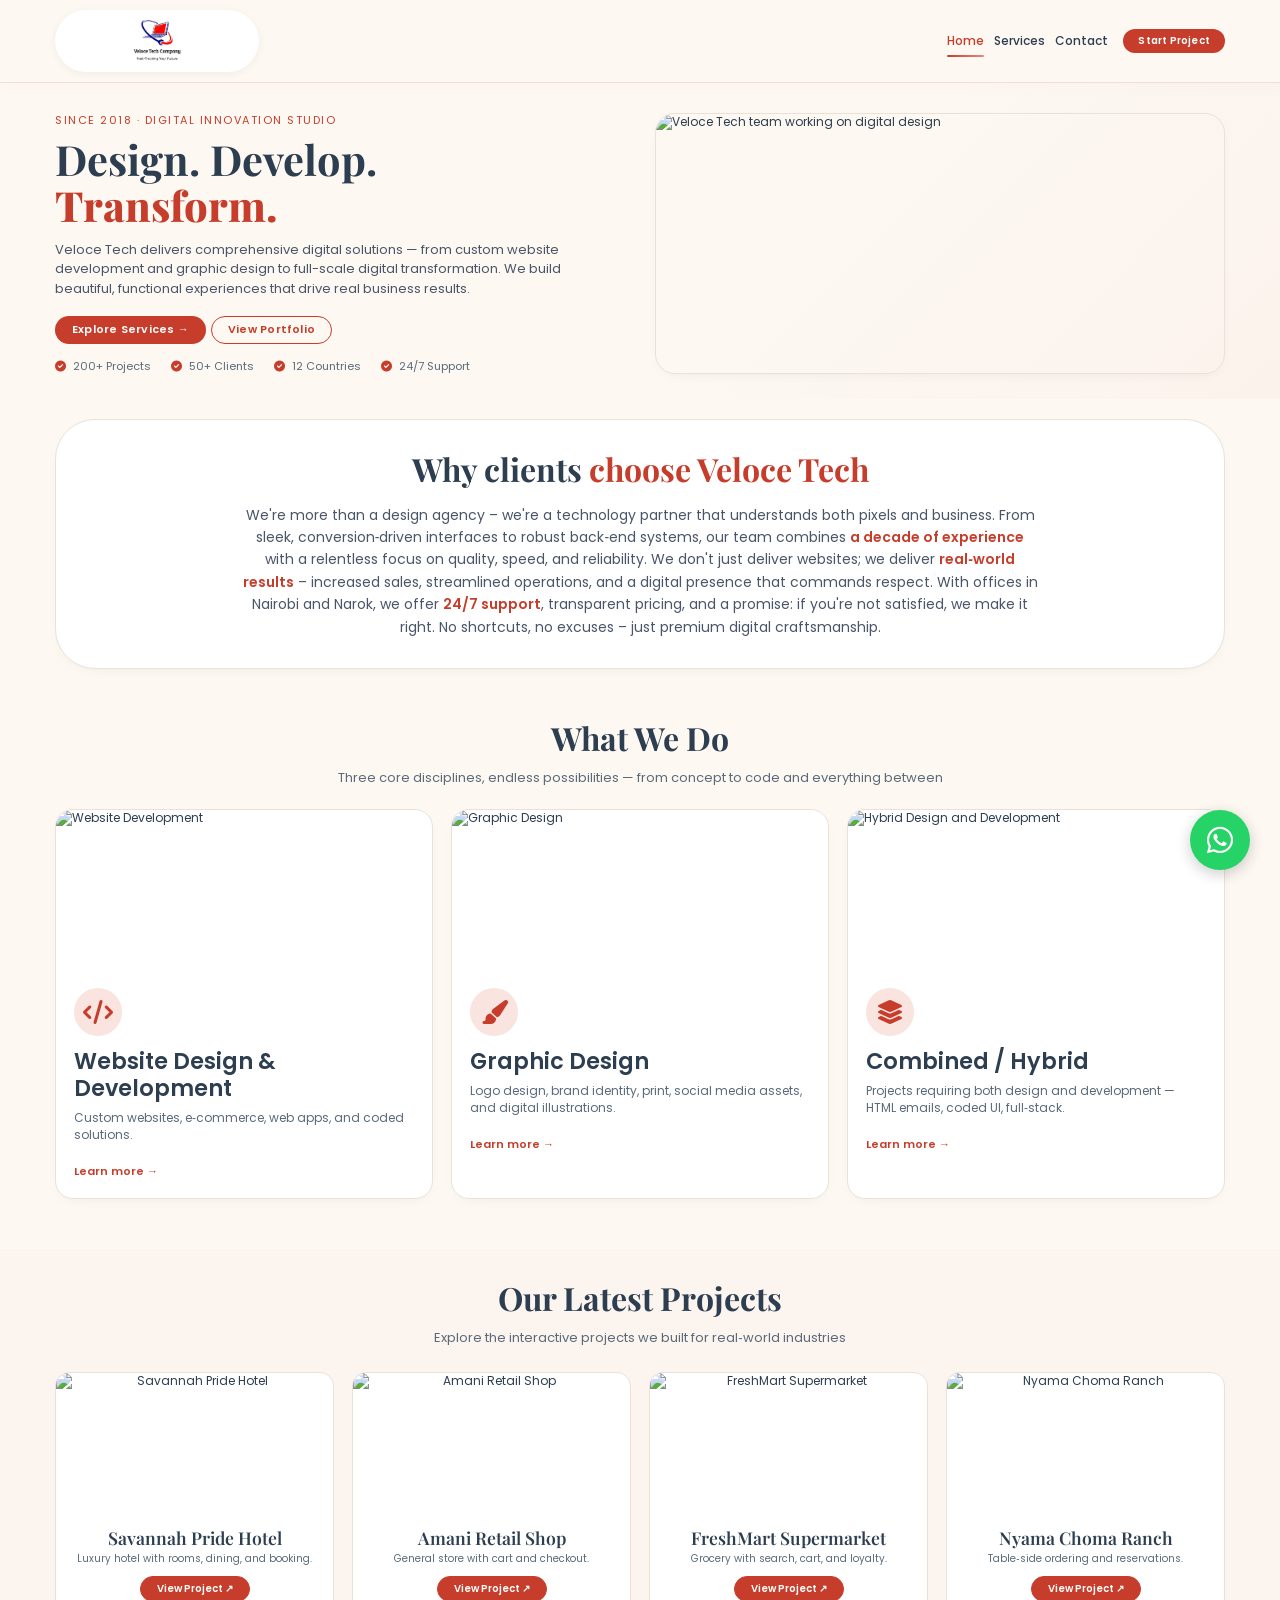
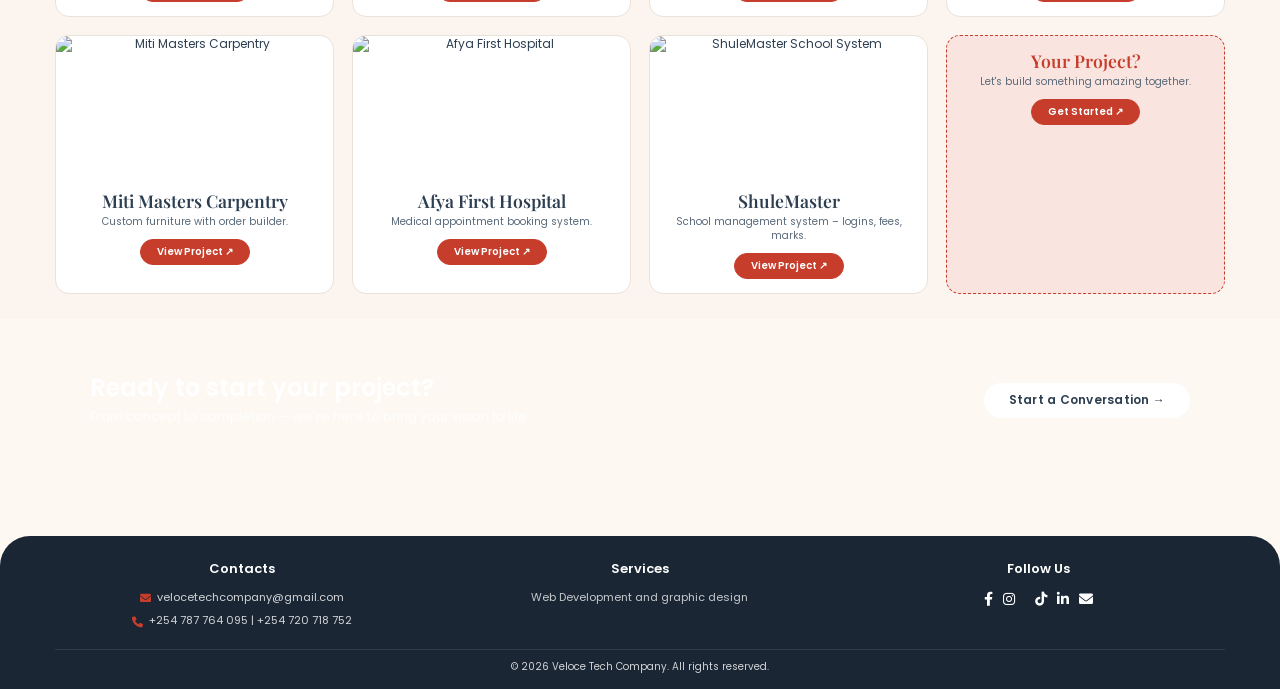
==== commit 651d62fc: "Update index.html" ====
--- a/index.html
+++ b/index.html
@@ -4,573 +4,418 @@
     <meta charset="UTF-8">
     <meta name="viewport" content="width=device-width, initial-scale=1.0, viewport-fit=cover">
     <!--PRIMARY SEO-->
-    <title>FreshMart Supermarket | Your Family's Grocery Store in Nairobi</title>
-    <meta name="description" content="FreshMart Supermarket offers fresh groceries, dairy, bakery, and household essentials. Order online for same‑day delivery in Nairobi. Quality and value since 2017." />
-    <meta name="keywords" content="supermarket Nairobi, online grocery Kenya, fresh produce, dairy, bakery, FreshMart" />
+    <title>Veloce Tech · Digital Innovation Studio</title>
+    <meta name="description" content="Veloce Tech delivers custom website development, graphic design, and digital transformation. Modern web solutions for African businesses." />
+    <meta name="keywords" content="web development, graphic design, digital agency, Kenya, Nairobi, website design, Veloce Tech" />
     <meta name="author" content="Veloce Tech Company"/>
     <meta name="robots" content="index, follow" />
-    <link rel="canonical" href="https://velocetechcompany.com/freshmart.html" />
-    <!-- Open Graph -->
-    <meta property="og:title" content="FreshMart Supermarket | Interactive Grocery Demo" />
-    <meta property="og:description" content="Shop fresh groceries online with aisle filtering, cart, loyalty points, and checkout simulation." />
+    <link rel="canonical" href="https://velocetechcompany.com/" />
+    <!-- Open Graph / Facebook -->
+    <meta property="og:title" content="Veloce Tech · Digital Innovation Studio" />
+    <meta property="og:description" content="Custom websites, graphic design, and digital transformation. We build beautiful, functional experiences that drive results." />
     <meta property="og:type" content="website" />
-    <meta property="og:url" content="https://velocetechcompany.com/freshmart.html" />
-    <meta property="og:image" content="https://images.pexels.com/photos/264636/pexels-photo-264636.jpeg" />
+    <meta property="og:url" content="https://velocetechcompany.com/" />
+    <meta property="og:image" content="https://images.pexels.com/photos/3183150/pexels-photo-3183150.jpeg" />
     <!-- Twitter Card -->
     <meta name="twitter:card" content="summary_large_image" />
-    <meta name="twitter:title" content="FreshMart Supermarket" />
-    <meta name="twitter:description" content="Your trusted Nairobi grocery store. Order online with same‑day delivery." />
-    <meta name="twitter:image" content="https://images.pexels.com/photos/264636/pexels-photo-264636.jpeg" />
+    <meta name="twitter:title" content="Veloce Tech · Digital Innovation Studio" />
+    <meta name="twitter:description" content="Modern website design, development, and branding. Let's build your digital presence." />
+    <meta name="twitter:image" content="https://images.pexels.com/photos/3183150/pexels-photo-3183150.jpeg" />
     <!-- Structured Data -->
     <script type="application/ld+json">
     {
       "@context": "https://schema.org",
-      "@type": "GroceryStore",
-      "name": "FreshMart Supermarket",
-      "url": "https://velocetechcompany.com/freshmart.html",
-      "description": "Nairobi's trusted supermarket for fresh groceries and household essentials.",
-      "address": {
-        "@type": "PostalAddress",
-        "addressLocality": "Nairobi",
-        "addressCountry": "KE"
-      }
+      "@type": "Organization",
+      "name": "Veloce Tech Company",
+      "url": "https://velocetechcompany.com/",
+      "description": "Veloce Tech delivers custom website development, graphic design, and digital transformation solutions.",
+      "sameAs": []
     }
     </script>
-    <link href="https://fonts.googleapis.com/css2?family=Inter:wght@400;500;600;700&family=Outfit:wght@500;700&display=swap" rel="stylesheet">
+    <link href="https://fonts.googleapis.com/css2?family=Playfair+Display:wght@400;500;600;700;800;900&family=Poppins:wght@300;400;500;600;700&display=swap" rel="stylesheet">
     <link rel="stylesheet" href="https://cdnjs.cloudflare.com/ajax/libs/font-awesome/6.0.0-beta3/css/all.min.css">
+    <link rel="stylesheet" href="style.css">
     <style>
-        :root {
-            --primary: #2d6a4f;
-            --primary-light: #40916c;
-            --accent: #d62828;
-            --dark: #1e1e1e;
-            --light: #f4f7f2;
-            --border: #d0d6cb;
-            --text: #2d2d2d;
-            --white: #fff;
-        }
-        * { margin:0; padding:0; box-sizing:border-box; }
-        body { font-family: 'Inter', sans-serif; font-size: 14px; line-height: 1.5; color: var(--text); background: var(--white); }
-        a { text-decoration: none; color: inherit; }
-        .container { max-width: 1200px; margin: 0 auto; padding: 0 12px; }
-        .section-padding { padding: 30px 0; }
-
-        .header { background: var(--primary); color: white; padding: 10px 0; }
-        .header .container { display: flex; justify-content: space-between; align-items: center; flex-wrap: wrap; }
-        .logo { font-family: 'Outfit', sans-serif; font-size: 20px; font-weight: 700; }
-        .logo span { color: var(--accent); }
-        .search-bar { display: flex; flex: 1; max-width: 400px; margin-left: auto; margin-right: 10px; }
-        .search-bar input { flex: 1; padding: 6px 10px; border: none; border-radius: 3px 0 0 3px; font-size: 14px; }
-        .search-bar button { background: var(--accent); color: white; border: none; padding: 6px 15px; border-radius: 0 3px 3px 0; cursor: pointer; }
-        .header-links { display: flex; gap: 20px; align-items: center; font-size: 13px; }
-        .header-links a { color: white; font-weight: 500; cursor: pointer; }
-        .header-links a:hover { text-decoration: underline; }
-        .cart-icon { position: relative; cursor: pointer; }
-        .cart-count { background: var(--accent); border-radius: 50%; padding: 2px 6px; font-size: 11px; position: absolute; top: -10px; right: -12px; }
-
-        .nav-bar { background: var(--light); border-bottom: 1px solid var(--border); }
-        .nav-links { display: flex; flex-wrap: wrap; list-style: none; justify-content: center; font-size: 13px; font-weight: 500; }
-        .nav-links li { padding: 8px 12px; border-right: 1px solid var(--border); cursor: pointer; }
-        .nav-links li:last-child { border-right: none; }
-        .nav-links li:hover { color: var(--primary); }
-        .nav-links li.active { color: var(--accent); font-weight: 700; }
-
-        .hero { background: #d8e2d4; padding: 22px 0; text-align: center; }
-        .hero h1 { font-size: 26px; font-weight: 700; color: var(--primary); margin-bottom: 5px; }
-        .hero p { font-size: 14px; color: #3a4a3c; margin-bottom: 10px; max-width: 700px; margin-left: auto; margin-right: auto; }
-
-        .btn-primary { background: var(--accent); color: white; padding: 7px 18px; border-radius: 3px; font-weight: 600; font-size: 13px; display: inline-block; border: none; cursor: pointer; }
-
-        .section-head { font-size: 20px; font-weight: 700; color: var(--dark); margin-bottom: 15px; border-bottom: 2px solid var(--accent); padding-bottom: 5px; display: inline-block; }
-
-        .product-grid { display: grid; grid-template-columns: repeat(auto-fill, minmax(165px, 1fr)); gap: 10px; }
-        .product-card { border: 1px solid var(--border); border-radius: 3px; overflow: hidden; background: white; transition: transform 0.2s; display: flex; flex-direction: column; }
-        .product-card:hover { transform: translateY(-2px); box-shadow: 0 4px 10px rgba(0,0,0,0.05); }
-        .product-card img { width: 100%; height: 130px; object-fit: cover; }
-        .product-info { padding: 8px; flex: 1; display: flex; flex-direction: column; }
-        .product-info .name { font-size: 13px; font-weight: 600; color: var(--dark); height: 32px; overflow: hidden; }
-        .product-info .desc { font-size: 11px; color: #555; margin-bottom: 5px; flex: 1; }
-        .product-info .price { color: var(--primary); font-weight: 700; font-size: 14px; margin-top: auto; }
-        .product-info .old-price { text-decoration: line-through; color: #999; font-size: 12px; margin-left: 6px; }
-        .btn-cart { display: block; margin-top: 5px; background: var(--accent); color: white; text-align: center; padding: 6px; border-radius: 3px; font-size: 12px; font-weight: 600; cursor: pointer; border: none; }
-
-        .info-grid { display: grid; grid-template-columns: repeat(auto-fit, minmax(220px, 1fr)); gap: 15px; font-size: 13px; margin-top: 20px; }
-        .info-card { background: var(--light); padding: 15px; border-radius: 4px; }
-        .info-card h4 { font-size: 14px; color: var(--primary); margin-bottom: 6px; }
-
-        .deal-strip { background: var(--accent); color: white; padding: 7px 0; font-size: 13px; text-align: center; margin: 15px 0; }
-
-        .cart-overlay { position: fixed; top:0; left:0; width:100%; height:100%; background: rgba(0,0,0,0.5); z-index: 998; display: none; }
-        .cart-overlay.active { display: block; }
-        .cart-sidebar { position: fixed; top:0; right:-400px; width: 100%; max-width: 400px; height:100%; background: white; box-shadow: -4px 0 20px rgba(0,0,0,0.15); z-index: 999; transition: right 0.3s ease; display: flex; flex-direction: column; }
-        .cart-sidebar.open { right:0; }
-        .cart-header { padding: 15px; border-bottom: 1px solid var(--border); display: flex; justify-content: space-between; align-items: center; }
-        .cart-header h3 { font-size: 16px; }
-        .close-cart { background: none; border: none; font-size: 20px; cursor: pointer; }
-        .cart-items { flex: 1; overflow-y: auto; padding: 15px; }
-        .cart-item { display: flex; gap: 10px; margin-bottom: 15px; padding-bottom: 10px; border-bottom: 1px solid var(--border); align-items: center; }
-        .cart-item img { width: 50px; height: 50px; object-fit: cover; border-radius: 3px; }
-        .cart-item-info { flex: 1; }
-        .cart-item-info .item-name { font-size: 13px; font-weight: 600; }
-        .cart-item-info .item-price { font-size: 12px; color: var(--primary); }
-        .qty-control { display: flex; align-items: center; gap: 5px; margin-top: 4px; }
-        .qty-control button { background: var(--light); border: 1px solid var(--border); width: 24px; height: 24px; border-radius: 3px; cursor: pointer; font-weight: bold; }
-        .remove-item { color: var(--accent); cursor: pointer; font-size: 12px; margin-top: 4px; display: inline-block; }
-        .cart-footer { padding: 15px; border-top: 1px solid var(--border); }
-        .cart-total { font-weight: 700; font-size: 16px; margin-bottom: 10px; }
-        .btn-checkout { width: 100%; padding: 10px; background: var(--primary); color: white; border: none; border-radius: 4px; font-weight: 600; cursor: pointer; }
-
-        .modal-overlay { position: fixed; top:0; left:0; width:100%; height:100%; background: rgba(0,0,0,0.6); z-index: 1000; display: none; justify-content: center; align-items: center; }
-        .modal-overlay.active { display: flex; }
-        .modal-box { background: white; padding: 20px; border-radius: 8px; width: 90%; max-width: 450px; }
-        .modal-box h3 { margin-bottom: 15px; }
-        .form-group { margin-bottom: 12px; }
-        .form-group label { font-size: 13px; display: block; margin-bottom: 3px; }
-        .form-group input, .form-group textarea { width: 100%; padding: 8px; border: 1px solid var(--border); border-radius: 4px; font-size: 14px; }
-        .btn-submit { background: var(--accent); color: white; padding: 10px 20px; border: none; border-radius: 4px; cursor: pointer; }
-        .toggle-link { color: var(--primary); cursor: pointer; text-decoration: underline; font-size: 13px; margin-left: 5px; }
-
-        .testimonial-grid { display: grid; grid-template-columns: repeat(auto-fit, minmax(200px, 1fr)); gap: 12px; margin-top: 15px; }
-        .testimonial-card { background: white; border: 1px solid var(--border); padding: 12px; border-radius: 4px; font-size: 12px; }
-        .testimonial-card .quote { font-style: italic; color: #555; }
-        .testimonial-card .author { font-weight: 600; color: var(--primary); margin-top: 6px; }
-
-        .newsletter { background: var(--primary); color: white; padding: 20px 0; text-align: center; margin-top: 20px; }
-        .newsletter h3 { font-size: 16px; margin-bottom: 5px; }
-        .newsletter p { font-size: 13px; margin-bottom: 10px; }
-        .newsletter-form { display: flex; max-width: 400px; margin: 0 auto; }
-        .newsletter-form input { flex: 1; padding: 8px; border: none; border-radius: 3px 0 0 3px; font-size: 13px; }
-        .newsletter-form button { background: var(--accent); color: white; border: none; padding: 8px 18px; border-radius: 0 3px 3px 0; cursor: pointer; font-weight: 600; }
-
-        footer { background: var(--dark); color: #ccc; font-size: 12px; padding: 20px 0; }
-        .footer-grid { display: grid; grid-template-columns: repeat(auto-fit, minmax(150px, 1fr)); gap: 20px; }
-        .footer-grid h4 { color: white; font-size: 14px; margin-bottom: 8px; }
-        .footer-grid ul { list-style: none; }
-        .footer-grid ul li { margin-bottom: 4px; }
-        .footer-grid ul li a { color: #aaa; }
-        .footer-bottom { text-align: center; margin-top: 15px; padding-top: 10px; border-top: 1px solid #444; }
-
-        @media(max-width:768px) {
-            .header-links { display: none; }
-            .search-bar { max-width: 200px; }
-            .nav-links { overflow-x: auto; }
+        /* HEADER COLOR SWAP */
+        .header {
+            background: var(--bg-primary);  /* cream */
+        }
+        .logo-img {
+            background: white;               /* white inside logo container */
+            box-shadow: 0 2px 8px rgba(0,0,0,0.05);
+        }
+
+        /* WHY CHOOSE US */
+        .why-choose {
+            background: white;
+            border-radius: 40px;
+            padding: 30px 25px;
+            margin: 20px 0;
+            border: 1px solid var(--border-light);
+            box-shadow: var(--shadow-subtle);
+            text-align: center;
+        }
+        .why-choose h2 {
+            font-family: 'Playfair Display', serif;
+            margin-bottom: 15px;
+        }
+        .why-choose p {
+            font-size: 14px;
+            color: #4a5568;
+            max-width: 800px;
+            margin: 0 auto;
+            line-height: 1.6;
+        }
+        .why-choose .highlight {
+            color: var(--brand-primary);
+            font-weight: 600;
+        }
+
+        /* TECH STACK */
+        .tech-stack-showcase {
+            padding: 30px 0;
+        }
+        .tech-grid {
+            display: grid;
+            grid-template-columns: repeat(auto-fit, minmax(100px, 1fr));
+            gap: 15px;
+            margin: 25px 0;
+            text-align: center;
+        }
+        .tech-item {
+            background: white;
+            border-radius: 16px;
+            padding: 16px 8px;
+            border: 1px solid var(--border-light);
+            transition: all 0.3s ease;
+        }
+        .tech-item:hover {
+            transform: translateY(-3px);
+            box-shadow: var(--shadow-subtle);
+        }
+        .tech-item i {
+            font-size: 1.8rem;
+            color: var(--brand-primary);
+            margin-bottom: 6px;
+        }
+        .tech-item span {
+            display: block;
+            font-size: 11px;
+            font-weight: 600;
+            color: var(--text-primary);
+        }
+
+        /* Two code blocks side by side */
+        .code-columns {
+            display: grid;
+            grid-template-columns: 1fr 1fr;
+            gap: 20px;
+            margin-top: 20px;
+        }
+        .code-preview {
+            background: #1a2634;
+            color: #e2e8f0;
+            border-radius: 16px;
+            padding: 18px 22px;
+            font-family: 'Courier New', monospace;
+            font-size: 12px;
+            overflow-x: auto;
+        }
+
+        /* DEMO CARDS – fixed 4 columns on desktop, no gaps at end */
+        .demos-grid {
+            display: grid;
+            grid-template-columns: repeat(4, 1fr);
+            gap: 18px;
+            margin-top: 25px;
+        }
+        .demo-card {
+            background: white;
+            border-radius: 14px;
+            overflow: hidden;
+            border: 1px solid var(--border-light);
+            transition: transform 0.3s ease;
+            text-align: center;
+        }
+        .demo-card:hover {
+            transform: translateY(-5px);
+            box-shadow: var(--shadow-subtle);
+        }
+        .demo-card img {
+            width: 100%;
+            height: 140px;
+            object-fit: cover;
+        }
+        .demo-info {
+            padding: 14px;
+        }
+        .demo-info h4 {
+            font-family: 'Playfair Display', serif;
+            font-size: 1.1rem;
+            margin-bottom: 4px;
+            color: var(--text-primary);
+        }
+        .demo-info p {
+            font-size: 10px;
+            color: #5a6a7a;
+            margin-bottom: 10px;
+        }
+        .demo-link {
+            display: inline-block;
+            background: var(--brand-primary);
+            color: white;
+            padding: 5px 16px;
+            border-radius: 30px;
+            font-size: 10px;
+            font-weight: 600;
+            transition: all 0.2s;
+            border: 1px solid var(--brand-primary);
+        }
+        .demo-link:hover {
+            background: white;
+            color: var(--brand-primary);
+        }
+
+        /* Responsive: switch to 2 or 1 columns on smaller screens */
+        @media (max-width: 900px) {
+            .demos-grid {
+                grid-template-columns: repeat(2, 1fr);
+            }
+            .code-columns {
+                grid-template-columns: 1fr;
+            }
+        }
+        @media (max-width: 500px) {
+            .demos-grid {
+                grid-template-columns: 1fr;
+            }
         }
     </style>
 </head>
 <body>
     <header class="header">
+        <nav class="navbar">
+            <a href="index.html" class="logo-img">
+                <img src="veloce log.jpeg" alt="Veloce Tech Logo">
+            </a>
+            <div class="nav-menu" id="navMenu">
+                <ul class="nav-links">
+                    <li><a href="index.html">Home</a></li>
+                    <li><a href="services.html">Services</a></li>
+                    <li><a href="contact.html">Contact</a></li>
+                </ul>
+                <div class="nav-buttons">
+                    <a href="contact.html" class="btn btn-primary btn-small">Start Project</a>
+                </div>
+            </div>
+            <div class="hamburger" id="hamburger"><span class="bar"></span><span class="bar"></span><span class="bar"></span></div>
+        </nav>
+    </header>
+
+    <main>
+        <!-- Hero Section -->
+        <section class="hero">
+            <div class="container hero-grid">
+                <div class="hero-content">
+                    <span class="hero-pre">Since 2018 · Digital Innovation Studio</span>
+                    <h1 class="hero-title">Design. Develop. <span class="title-accent">Transform.</span></h1>
+                    <p class="hero-description">Veloce Tech delivers comprehensive digital solutions — from custom website development and graphic design to full-scale digital transformation. We build beautiful, functional experiences that drive real business results.</p>
+                    <div class="hero-buttons">
+                        <a href="services.html" class="btn btn-primary">Explore Services →</a>
+                        <a href="portfolio.html" class="btn btn-outline">View Portfolio</a>
+                    </div>
+                    <div class="hero-stats">
+                        <span><i class="fas fa-check-circle"></i> 200+ Projects</span>
+                        <span><i class="fas fa-check-circle"></i> 50+ Clients</span>
+                        <span><i class="fas fa-check-circle"></i> 12 Countries</span>
+                        <span><i class="fas fa-check-circle"></i> 24/7 Support</span>
+                    </div>
+                </div>
+                <div class="hero-image-container">
+                    <img src="https://images.pexels.com/photos/3183150/pexels-photo-3183150.jpeg?auto=compress&cs=tinysrgb&w=1260&h=750&dpr=2" alt="Veloce Tech team working on digital design">
+                </div>
+            </div>
+        </section>
+
+        <!-- WHY CHOOSE VELOCE TECH -->
         <div class="container">
-            <a href="#" class="logo">Fresh<span>Mart</span></a>
-            <div class="search-bar">
-                <input type="text" id="searchInput" placeholder="Search products...">
-                <button onclick="filterProducts()"><i class="fas fa-search"></i></button>
-            </div>
-            <div class="header-links" id="headerLinks">
-                <a id="accountLink" onclick="openAccountModal()"><i class="far fa-user"></i> <span id="accountText">My Account</span></a>
-                <a href="#" class="cart-icon" id="cartIcon"><i class="fas fa-shopping-cart"></i><span class="cart-count" id="cartCount">0</span></a>
+            <div class="why-choose">
+                <h2>Why clients <span style="color: var(--brand-primary);">choose Veloce Tech</span></h2>
+                <p>
+                    We're more than a design agency – we're a technology partner that understands both pixels and business. From sleek, conversion‑driven interfaces to robust back‑end systems, our team combines <span class="highlight">a decade of experience</span> with a relentless focus on quality, speed, and reliability. We don't just deliver websites; we deliver <span class="highlight">real‑world results</span> – increased sales, streamlined operations, and a digital presence that commands respect. With offices in Nairobi and Narok, we offer <span class="highlight">24/7 support</span>, transparent pricing, and a promise: if you're not satisfied, we make it right. No shortcuts, no excuses – just premium digital craftsmanship.
+                </p>
             </div>
         </div>
-    </header>
-    <nav class="nav-bar">
-        <ul class="nav-links" id="aisleNav">
-            <li data-aisle="all" class="active">All Products</li>
-            <li data-aisle="dairy">Dairy & Eggs</li>
-            <li data-aisle="bakery">Bakery</li>
-            <li data-aisle="grains">Grains & Cereals</li>
-            <li data-aisle="beverages">Beverages</li>
-            <li data-aisle="snacks">Snacks</li>
-            <li data-aisle="household">Household</li>
-            <li data-aisle="personal">Personal Care</li>
-        </ul>
-    </nav>
-
-    <section class="hero">
+
+        <!-- Services Preview -->
+        <section class="section">
+            <div class="container">
+                <div class="section-header">
+                    <h2>What We Do</h2>
+                    <p class="section-subtitle">Three core disciplines, endless possibilities — from concept to code and everything between</p>
+                </div>
+                <div class="main-categories">
+                    <div class="category-card">
+                        <div class="category-image"><img src="https://images.pexels.com/photos/196644/pexels-photo-196644.jpeg?auto=compress&cs=tinysrgb&w=1260&h=750&dpr=2" alt="Website Development"></div>
+                        <div class="category-content">
+                            <div class="category-icon"><i class="fas fa-code"></i></div>
+                            <h3>Website Design & Development</h3>
+                            <p class="category-desc">Custom websites, e‑commerce, web apps, and coded solutions.</p>
+                            <a href="services.html" class="learn-more">Learn more →</a>
+                        </div>
+                    </div>
+                    <div class="category-card">
+                        <div class="category-image"><img src="https://images.pexels.com/photos/57690/pexels-photo-57690.jpeg?auto=compress&cs=tinysrgb&w=1260&h=750&dpr=2" alt="Graphic Design"></div>
+                        <div class="category-content">
+                            <div class="category-icon"><i class="fas fa-paint-brush"></i></div>
+                            <h3>Graphic Design</h3>
+                            <p class="category-desc">Logo design, brand identity, print, social media assets, and digital illustrations.</p>
+                            <a href="services.html" class="learn-more">Learn more →</a>
+                        </div>
+                    </div>
+                    <div class="category-card">
+                        <div class="category-image"><img src="https://images.pexels.com/photos/1779487/pexels-photo-1779487.jpeg?auto=compress&cs=tinysrgb&w=1260&h=750&dpr=2" alt="Hybrid Design and Development"></div>
+                        <div class="category-content">
+                            <div class="category-icon"><i class="fas fa-layer-group"></i></div>
+                            <h3>Combined / Hybrid</h3>
+                            <p class="category-desc">Projects requiring both design and development — HTML emails, coded UI, full‑stack.</p>
+                            <a href="services.html" class="learn-more">Learn more →</a>
+                        </div>
+                    </div>
+                </div>
+            </div>
+        </section>
+
+        <!-- REAL PORTFOLIO PREVIEW – 8 cards, no gaps -->
+        <section class="section bg-light">
+            <div class="container">
+                <div class="section-header">
+                    <h2>Our Latest Projects</h2>
+                    <p class="section-subtitle">Explore the interactive projects we built for real‑world industries</p>
+                </div>
+                <div class="demos-grid">
+                    <div class="demo-card">
+                        <img src="https://images.pexels.com/photos/261102/pexels-photo-261102.jpeg?auto=compress&cs=tinysrgb&w=400" alt="Savannah Pride Hotel">
+                        <div class="demo-info">
+                            <h4>Savannah Pride Hotel</h4>
+                            <p>Luxury hotel with rooms, dining, and booking.</p>
+                            <a href="savannah-hotel.html" target="_blank" class="demo-link">View Project ↗</a>
+                        </div>
+                    </div>
+                    <div class="demo-card">
+                        <img src="https://encrypted-tbn0.gstatic.com/images?q=tbn:ANd9GcQPwXMKgLGqOBcXoxqSCmVtVAohes47kZEClQ&s" alt="Amani Retail Shop">
+                        <div class="demo-info">
+                            <h4>Amani Retail Shop</h4>
+                            <p>General store with cart and checkout.</p>
+                            <a href="amani-retail.html" target="_blank" class="demo-link">View Project ↗</a>
+                        </div>
+                    </div>
+                    <div class="demo-card">
+                        <img src="https://images.pexels.com/photos/264636/pexels-photo-264636.jpeg?auto=compress&cs=tinysrgb&w=400" alt="FreshMart Supermarket">
+                        <div class="demo-info">
+                            <h4>FreshMart Supermarket</h4>
+                            <p>Grocery with search, cart, and loyalty.</p>
+                            <a href="freshmart.html" target="_blank" class="demo-link">View Project ↗</a>
+                        </div>
+                    </div>
+                    <div class="demo-card">
+                        <img src="https://images.pexels.com/photos/262918/pexels-photo-262918.jpeg?auto=compress&cs=tinysrgb&w=400" alt="Nyama Choma Ranch">
+                        <div class="demo-info">
+                            <h4>Nyama Choma Ranch</h4>
+                            <p>Table‑side ordering and reservations.</p>
+                            <a href="nyamachoma-ranch.html" target="_blank" class="demo-link">View Project ↗</a>
+                        </div>
+                    </div>
+                    <div class="demo-card">
+                        <img src="https://images.pexels.com/photos/1249611/pexels-photo-1249611.jpeg?auto=compress&cs=tinysrgb&w=400" alt="Miti Masters Carpentry">
+                        <div class="demo-info">
+                            <h4>Miti Masters Carpentry</h4>
+                            <p>Custom furniture with order builder.</p>
+                            <a href="miti-masters.html" target="_blank" class="demo-link">View Project ↗</a>
+                        </div>
+                    </div>
+                    <div class="demo-card">
+                        <img src="https://images.pexels.com/photos/4173251/pexels-photo-4173251.jpeg?auto=compress&cs=tinysrgb&w=400" alt="Afya First Hospital">
+                        <div class="demo-info">
+                            <h4>Afya First Hospital</h4>
+                            <p>Medical appointment booking system.</p>
+                            <a href="afya-first-hospital.html" target="_blank" class="demo-link">View Project ↗</a>
+                        </div>
+                    </div>
+                    <div class="demo-card">
+                        <img src="https://images.pexels.com/photos/5212345/pexels-photo-5212345.jpeg?auto=compress&cs=tinysrgb&w=400" alt="ShuleMaster School System">
+                        <div class="demo-info">
+                            <h4>ShuleMaster</h4>
+                            <p>School management system – logins, fees, marks.</p>
+                            <a href="school-system.html" target="_blank" class="demo-link">View Project ↗</a>
+                        </div>
+                    </div>
+                    <!-- 8th card to fill the row -->
+                    <div class="demo-card" style="background: var(--brand-soft); border: 1px dashed var(--brand-primary);">
+                        <div class="demo-info">
+                            <h4 style="color:var(--brand-primary);">Your Project?</h4>
+                            <p>Let's build something amazing together.</p>
+                            <a href="contact.html" class="demo-link">Get Started ↗</a>
+                        </div>
+                    </div>
+                </div>
+            </div>
+        </section>
+        <!-- CTA -->
+        <section style="padding: 20px 0 35px;">
+            <div class="container">
+                <div class="cta-banner">
+                    <div><h3>Ready to start your project?</h3><p>From concept to completion — we're here to bring your vision to life.</p></div>
+                    <a href="contact.html" class="btn btn-primary btn-large">Start a Conversation →</a>
+                </div>
+            </div>
+        </section>
+    </main>
+
+    <footer class="footer">
         <div class="container">
-            <h1>FreshMart Supermarket — Your Family's Grocery Store</h1>
-            <p>From farm-fresh vegetables to everyday household essentials, we deliver quality, freshness, and value right to your doorstep across Nairobi. Open 7am‑9pm, 7 days a week.</p>
-        </div>
-    </section>
-
-    <main class="container section-padding">
-        <div class="deal-strip">
-            🔥 <strong>MIDWEEK SAVINGS:</strong> Buy 2 get 1 free on milk | 20% off cereals | KSh 50 off bread | Free delivery on orders over KSh 3,000
-        </div>
-
-        <h2 class="section-head" id="sectionTitle">All Products</h2>
-        <div class="product-grid" id="productGrid"></div>
-
-        <div class="info-grid">
-            <div class="info-card">
-                <h4><i class="fas fa-leaf"></i> Farm-Fresh Promise</h4>
-                <p>Our fruits and vegetables come directly from small‑scale farmers in Kiambu, Limuru, and Murang'a. From harvest to shelf in under 24 hours, ensuring peak freshness and supporting local agriculture.</p>
-            </div>
-            <div class="info-card">
-                <h4><i class="fas fa-truck"></i> Reliable Same‑Day Delivery</h4>
-                <p>Place your order before 5pm and we'll deliver within 2‑4 hours to any Nairobi estate. Our insulated vans keep perishables cool. Free delivery on orders over KSh 3,000.</p>
-            </div>
-            <div class="info-card">
-                <h4><i class="fas fa-tags"></i> SmartShopper Loyalty</h4>
-                <p>Earn 1 point for every KSh 100 spent. Collect 200 points and receive a KSh 500 voucher automatically credited to your account. Already over 8,000 happy members.</p>
-            </div>
-            <div class="info-card">
-                <h4><i class="fas fa-clock"></i> Convenient Shopping Hours</h4>
-                <p>We open 7am – 9pm Monday to Sunday, including public holidays. Our Eastlands, Westlands, and Karen branches offer free parking and friendly, multilingual staff ready to assist.</p>
-            </div>
-        </div>
-
-        <div style="background: var(--light); padding: 15px; border-radius: 4px; margin-top: 20px; font-size: 13px; line-height: 1.6;">
-            <h2 class="section-head" style="margin-top:0;">About FreshMart Supermarket</h2>
-            <p>Founded in 2017 as a small family‑run grocery shop in Umoja Estate, FreshMart has grown into a trusted supermarket chain serving thousands of households across Nairobi. Our mission is simple: make quality groceries accessible and affordable to every Kenyan family.</p>
-            <p>We partner directly with over 50 local farmers and food producers to bring you the freshest produce at fair prices. Our meat and dairy products are sourced from certified Kenyan ranches, while our grains, flours, and cereals come from reputable millers. We also champion Kenyan brands, stocking a wide range of products from local manufacturers — from tea and coffee to snacks and cleaning supplies.</p>
-            <p>Beyond retail, FreshMart is committed to giving back. Our "Meals for Schools" initiative has provided over 10,000 meals to children in under‑resourced schools in Nairobi's Eastlands. We also run regular food drives and support community events. When you shop with us, you're helping to build a stronger, healthier Kenya.</p>
-        </div>
-
-        <div class="section-padding" style="padding-bottom: 10px;">
-            <h2 class="section-head">What Our Customers Say</h2>
-            <div class="testimonial-grid">
-                <div class="testimonial-card">
-                    <p class="quote">"I switched to FreshMart six months ago and the difference is clear. Their vegetables stay fresh for days, and the delivery drivers are always polite. I particularly love their loyalty programme – I've already earned two vouchers this year."</p>
-                    <p class="author">— Mary W., Umoja</p>
-                </div>
-                <div class="testimonial-card">
-                    <p class="quote">"As a restaurant owner, I order bulk supplies weekly. FreshMart's consistent quality and on‑time delivery are unmatched. They even accommodate special requests for large quantities of specific items. Truly a partner, not just a supplier."</p>
-                    <p class="author">— Chef Omondi, Westlands</p>
-                </div>
-                <div class="testimonial-card">
-                    <p class="quote">"I appreciate that FreshMart stocks products from local brands. I can find my favourite Kericho tea, Brookside milk, and even chapati flour from small Kenyan millers all in one place. It feels good to support local while getting great value."</p>
-                    <p class="author">— Jane K., Kilimani</p>
-                </div>
-            </div>
-        </div>
-
-        <div class="newsletter">
-            <h3>Stay Updated with FreshMart</h3>
-            <p>Subscribe to receive weekly deals, new product alerts, and exclusive vouchers.</p>
-            <form class="newsletter-form" onsubmit="event.preventDefault(); alert('Thanks for subscribing! (Project)');">
-                <input type="email" placeholder="Your email address" required>
-                <button type="submit">Subscribe</button>
-            </form>
-        </div>
-    </main>
-
-    <div class="cart-overlay" id="cartOverlay"></div>
-    <div class="cart-sidebar" id="cartSidebar">
-        <div class="cart-header">
-            <h3>Your Cart (<span id="cartItemCount">0</span>)</h3>
-            <button class="close-cart" id="closeCart">&times;</button>
-        </div>
-        <div class="cart-items" id="cartItems"><p style="text-align:center; color:#888;">Your cart is empty.</p></div>
-        <div class="cart-footer">
-            <div class="cart-total">Total: KSh <span id="cartTotal">0</span></div>
-            <button class="btn-checkout" id="btnCheckout">Proceed to Checkout</button>
-        </div>
-    </div>
-
-    <div class="modal-overlay" id="checkoutModal">
-        <div class="modal-box">
-            <h3>Checkout (Project)</h3>
-            <form id="checkoutForm" onsubmit="event.preventDefault(); completeOrder();">
-                <div class="form-group"><label>Full Name</label><input type="text" required></div>
-                <div class="form-group"><label>Phone (M-Pesa)</label><input type="tel" required></div>
-                <div class="form-group"><label>Delivery Estate / Area</label><input type="text" required></div>
-                <div class="form-group"><label>Additional Notes</label><textarea rows="2"></textarea></div>
-                <button type="submit" class="btn-submit">Place Order (Simulation)</button>
-                <button type="button" class="btn-submit" style="background:#666; margin-left:5px;" onclick="closeCheckout()">Cancel</button>
-            </form>
-        </div>
-    </div>
-
-    <div class="modal-overlay" id="accountModal">
-        <div class="modal-box">
-            <h3 id="accountModalTitle">Sign In</h3>
-            <form id="accountForm" onsubmit="event.preventDefault(); handleAccountSubmit();">
-                <div class="form-group">
-                    <label>Full Name</label>
-                    <input type="text" id="accountName" placeholder="Enter your name" required>
-                </div>
-                <div class="form-group" id="emailGroup">
-                    <label>Email Address</label>
-                    <input type="email" id="accountEmail" placeholder="you@example.com">
-                </div>
-                <button type="submit" class="btn-submit">Sign In</button>
-            </form>
-            <p style="font-size:12px; margin-top:10px;">
-                <span id="toggleText">Don't have an account?</span>
-                <span class="toggle-link" id="toggleAccountBtn" onclick="toggleAccountMode()">Sign Up</span>
-            </p>
-            <button type="button" class="btn-submit" style="background:#666; margin-top:10px;" onclick="closeAccountModal()">Cancel</button>
-        </div>
-    </div>
-
-    <footer>
-        <div class="container footer-grid">
-            <div class="footer-col">
-                <h4>FreshMart Supermarket</h4>
-                <p>Your family's grocer since 2017. Quality, freshness, and value — right in your neighbourhood.</p>
-            </div>
-            <div class="footer-col">
-                <h4>Customer Care</h4>
-                <ul><li><a href="#">Contact Us</a></li><li><a href="#">Delivery Info</a></li><li><a href="#">Return Policy</a></li><li><a href="#">FAQs</a></li></ul>
-            </div>
-            <div class="footer-col">
-                <h4>Our Branches</h4>
-                <ul><li>Eastlands – Umoja</li><li>Westlands – Rhapta Rd</li><li>Karen – Shopping Centre</li></ul>
-            </div>
-            <div class="footer-col">
-                <h4>Follow Us</h4>
-                <ul><li><a href="#"><i class="fab fa-facebook-f"></i> Facebook</a></li><li><a href="#"><i class="fab fa-instagram"></i> Instagram</a></li><li><a href="#"><i class="fab fa-whatsapp"></i> WhatsApp</a></li></ul>
-            </div>
-        </div>
-        <div class="container footer-bottom">
-            <p>© 2026 FreshMart Supermarket · Nairobi, Kenya · Interactive sample built by Veloce Tech Company.</p>
+            <div class="footer-grid">
+                <div class="footer-col">
+                    <h4>Contacts</h4>
+                    <div class="footer-contact-item">
+                        <i class="fas fa-envelope"></i>
+                        <span>velocetechcompany@gmail.com</span>
+                    </div>
+                    <div class="footer-contact-item">
+                        <i class="fas fa-phone"></i>
+                        <span>+254 787 764 095 | +254 720 718 752</span>
+                    </div>
+                </div>
+                <div class="footer-col">
+                    <h4>Services</h4>
+                    <ul class="footer-links">
+                        <li><a href="services.html">Web Development and graphic design</a></li>
+                    </ul>
+                </div>
+                <div class="footer-col">
+                    <h4>Follow Us</h4>
+                    <div style="display: flex; gap: 10px; flex-wrap: wrap;">
+                        <a href="https://www.facebook.com/profile.php?id=61576404231383" target="_blank" rel="noopener noreferrer" style="color: white; font-size: 14px;"><i class="fab fa-facebook-f"></i></a>
+                        <a href="https://www.instagram.com/velocetechcompany?igsh=dmxqd3Q2dGJ6Z2Np" target="_blank" rel="noopener noreferrer" style="color: white; font-size: 14px;"><i class="fab fa-instagram"></i></a>
+                        <a href="https://x.com/veloce_tech" target="_blank" rel="noopener noreferrer" style="color: white; font-size: 14px;"><i class="fab fa-x-twitter"></i></a>
+                        <a href="https://www.tiktok.com/@veloce_tech" target="_blank" rel="noopener noreferrer" style="color: white; font-size: 14px;"><i class="fab fa-tiktok"></i></a>
+                        <a href="https://linkedin.com/company/veloce-tech" target="_blank" rel="noopener noreferrer" style="color: white; font-size: 14px;"><i class="fab fa-linkedin-in"></i></a>
+                        <a href="mailto:velocetechcompany@gmail.com" style="color: white; font-size: 14px;"><i class="fas fa-envelope"></i></a>
+                    </div>
+                </div>
+            </div>
+            <div class="footer-bottom">
+                <p>© 2026 Veloce Tech Company. All rights reserved.</p>
+            </div>
         </div>
     </footer>
 
-    <script>
-        const products = [
-            { id:1, name:"Brookside UHT Milk 500ml (Pack 3)", desc:"Long life, full cream, rich calcium.", price:195, oldPrice:240, category:"dairy", img:"[data-uri]" },
-            { id:2, name:"Supaloaf White Bread 400g", desc:"Soft, baked daily, no preservatives.", price:65, oldPrice:null, category:"bakery", img:"https://images.pexels.com/photos/1435904/pexels-photo-1435904.jpeg?auto=compress&cs=tinysrgb&w=300" },
-            { id:4, name:"Pearl Basmati Rice 5kg", desc:"Aromatic long grain, perfect pilau.", price:980, oldPrice:null, category:"grains", img:"https://images.pexels.com/photos/4202325/pexels-photo-4202325.jpeg?auto=compress&cs=tinysrgb&w=300" },
-            { id:5, name:"Rina Cooking Oil 5L", desc:"Pure vegetable oil, cholesterol free.", price:1750, oldPrice:null, category:"grains", img:"https://images.pexels.com/photos/1153370/pexels-photo-1153370.jpeg?auto=compress&cs=tinysrgb&w=300" },
-            { id:6, name:"Jogoo Maize Meal 2kg", desc:"Fortified maize flour for ugali.", price:110, oldPrice:null, category:"grains", img:"[data-uri]" },
-            { id:7, name:"Kericho Gold Tea (100 bags)", desc:"Premium Kenyan tea, strong blend.", price:340, oldPrice:390, category:"beverages", img:"https://images.pexels.com/photos/230477/pexels-photo-230477.jpeg?auto=compress&cs=tinysrgb&w=300" },
-            { id:8, name:"Dormans Coffee 250g", desc:"Rich roast, ground medium.", price:420, oldPrice:null, category:"beverages", img:"https://images.pexels.com/photos/302896/pexels-photo-302896.jpeg?auto=compress&cs=tinysrgb&w=300" },
-            { id:10, name:"OMO Washing Powder 500g", desc:"Stain removal, fresh scent.", price:120, oldPrice:150, category:"household", img:"https://images.pexels.com/photos/8532616/pexels-photo-8532616.jpeg?auto=compress&cs=tinysrgb&w=300" },
-            { id:11, name:"Blue Band Margarine 250g", desc:"Creamy spread, baking.", price:160, oldPrice:null, category:"dairy", img:"https://images.pexels.com/photos/108370/pexels-photo-108370.jpeg?auto=compress&cs=tinysrgb&w=300" },
-            { id:12, name:"Weetabix Cereal 450g", desc:"Wholegrain breakfast biscuits.", price:320, oldPrice:360, category:"grains", img:"https://images.pexels.com/photos/1092730/pexels-photo-1092730.jpeg?auto=compress&cs=tinysrgb&w=300" },
-            { id:13, name:"Menengai Soap Bar 175g", desc:"Multi‑purpose, 6‑pack.", price:180, oldPrice:null, category:"personal", img:"https://images.pexels.com/photos/3737592/pexels-photo-3737592.jpeg?auto=compress&cs=tinysrgb&w=300" },
-            { id:14, name:"Vaseline Lotion 400ml", desc:"Deep moisture, aloe vera.", price:380, oldPrice:null, category:"personal", img:"https://images.pexels.com/photos/4465125/pexels-photo-4465125.jpeg?auto=compress&cs=tinysrgb&w=300" },
-            { id:15, name:"Sunlight Dish Wash 500ml", desc:"Lemon fresh, cuts grease.", price:140, oldPrice:null, category:"household", img:"[data-uri]" },
-            { id:16, name:"Maziwa Lala 1L (Fermented)", desc:"Traditional cultured milk.", price:98, oldPrice:null, category:"dairy", img:"https://images.pexels.com/photos/128408/pexels-photo-128408.jpeg?auto=compress&cs=tinysrgb&w=300" },
-            { id:17, name:"Mandazi Bites 6 pieces", desc:"Freshly baked, coconut flavour.", price:70, oldPrice:null, category:"bakery", img:"https://images.pexels.com/photos/14107/pexels-photo-14107.jpeg?auto=compress&cs=tinysrgb&w=300" },
-            { id:18, name:"Elianto Corn Oil 1L", desc:"Light taste, ideal for frying.", price:360, oldPrice:null, category:"grains", img:"https://images.pexels.com/photos/4113834/pexels-photo-4113834.jpeg?auto=compress&cs=tinysrgb&w=300" },
-            { id:19, name:"Tusker Malt Can 330ml", desc:"Premium Kenyan beer.", price:210, oldPrice:null, category:"beverages", img:"https://images.pexels.com/photos/1089934/pexels-photo-1089934.jpeg?auto=compress&cs=tinysrgb&w=300" },
-            { id:20, name:"Royco Mchuzi Mix 50g", desc:"Beef flavour seasoning.", price:25, oldPrice:null, category:"snacks", img:"[data-uri]" },
-        ];
-
-        let cart = [];
-        let currentAisle = 'all';
-        let isLoggedIn = false;
-        let currentUser = '';
-        let accountMode = 'login';
-
-        const productGrid = document.getElementById('productGrid');
-        const cartItemsEl = document.getElementById('cartItems');
-        const cartCountEl = document.getElementById('cartCount');
-        const cartItemCountEl = document.getElementById('cartItemCount');
-        const cartTotalEl = document.getElementById('cartTotal');
-        const cartSidebar = document.getElementById('cartSidebar');
-        const cartOverlay = document.getElementById('cartOverlay');
-        const checkoutModal = document.getElementById('checkoutModal');
-        const accountModal = document.getElementById('accountModal');
-        const sectionTitle = document.getElementById('sectionTitle');
-        const accountLink = document.getElementById('accountLink');
-        const accountText = document.getElementById('accountText');
-        const accountModalTitle = document.getElementById('accountModalTitle');
-        const toggleAccountBtn = document.getElementById('toggleAccountBtn');
-        const toggleText = document.getElementById('toggleText');
-        const emailGroup = document.getElementById('emailGroup');
-
-        function renderProducts(filterText = '') {
-            const filtered = products.filter(p => {
-                const matchAisle = currentAisle === 'all' || p.category === currentAisle;
-                const matchSearch = filterText === '' || p.name.toLowerCase().includes(filterText.toLowerCase());
-                return matchAisle && matchSearch;
-            });
-            productGrid.innerHTML = filtered.map(p => `
-                <div class="product-card">
-                    <img src="${p.img}" alt="${p.name}">
-                    <div class="product-info">
-                        <div class="name">${p.name}</div>
-                        <div class="desc">${p.desc}</div>
-                        <div>
-                            <span class="price">KSh ${p.price}</span>
-                            ${p.oldPrice ? `<span class="old-price">KSh ${p.oldPrice}</span>` : ''}
-                        </div>
-                        <button class="btn-cart" onclick="addToCart(${p.id})">Add to Cart</button>
-                    </div>
-                </div>
-            `).join('');
-        }
-
-        function addToCart(id) {
-            const product = products.find(p => p.id === id);
-            const existing = cart.find(item => item.id === id);
-            if (existing) {
-                existing.quantity += 1;
-            } else {
-                cart.push({ ...product, quantity: 1 });
-            }
-            updateCartUI();
-            openCart();
-        }
-
-        function removeFromCart(id) {
-            cart = cart.filter(item => item.id !== id);
-            updateCartUI();
-        }
-
-        function changeQty(id, delta) {
-            const item = cart.find(item => item.id === id);
-            if (item) {
-                item.quantity += delta;
-                if (item.quantity <= 0) removeFromCart(id);
-            }
-            updateCartUI();
-        }
-
-        function updateCartUI() {
-            const totalItems = cart.reduce((sum, item) => sum + item.quantity, 0);
-            cartCountEl.textContent = totalItems;
-            cartItemCountEl.textContent = totalItems;
-            const total = cart.reduce((sum, item) => sum + (item.price * item.quantity), 0);
-            cartTotalEl.textContent = total.toLocaleString();
-
-            if (cart.length === 0) {
-                cartItemsEl.innerHTML = '<p style="text-align:center; color:#888;">Your cart is empty.</p>';
-            } else {
-                cartItemsEl.innerHTML = cart.map(item => `
-                    <div class="cart-item">
-                        <img src="${item.img}" alt="${item.name}">
-                        <div class="cart-item-info">
-                            <div class="item-name">${item.name}</div>
-                            <div class="item-price">KSh ${item.price} each</div>
-                            <div class="qty-control">
-                                <button onclick="changeQty(${item.id}, -1)">-</button>
-                                <span>${item.quantity}</span>
-                                <button onclick="changeQty(${item.id}, 1)">+</button>
-                            </div>
-                            <span class="remove-item" onclick="removeFromCart(${item.id})">Remove</span>
-                        </div>
-                    </div>
-                `).join('');
-            }
-        }
-
-        function openCart() {
-            cartSidebar.classList.add('open');
-            cartOverlay.classList.add('active');
-        }
-
-        function closeCart() {
-            cartSidebar.classList.remove('open');
-            cartOverlay.classList.remove('active');
-        }
-
-        function openCheckout() {
-            checkoutModal.classList.add('active');
-            closeCart();
-        }
-
-        function closeCheckout() {
-            checkoutModal.classList.remove('active');
-        }
-
-        function completeOrder() {
-            alert('Order placed successfully! (This is a project – no real order will be processed.)');
-            cart = [];
-            updateCartUI();
-            closeCheckout();
-        }
-
-        function filterProducts() {
-            const searchText = document.getElementById('searchInput').value;
-            renderProducts(searchText);
-        }
-
-        function openAccountModal() {
-            if (isLoggedIn) {
-                if (confirm(`You are logged in as ${currentUser}. Do you want to log out?`)) {
-                    isLoggedIn = false;
-                    currentUser = '';
-                    updateAccountUI();
-                    alert('You have been logged out.');
-                }
-                return;
-            }
-            document.getElementById('accountName').value = '';
-            document.getElementById('accountEmail').value = '';
-            accountMode = 'login';
-            updateAccountModalMode();
-            accountModal.classList.add('active');
-        }
-
-        function closeAccountModal() {
-            accountModal.classList.remove('active');
-        }
-
-        function toggleAccountMode() {
-            accountMode = accountMode === 'login' ? 'signup' : 'login';
-            updateAccountModalMode();
-        }
-
-        function updateAccountModalMode() {
-            if (accountMode === 'login') {
-                accountModalTitle.textContent = 'Sign In';
-                emailGroup.style.display = 'none';
-                document.getElementById('accountEmail').required = false;
-                toggleText.textContent = "Don't have an account?";
-                toggleAccountBtn.textContent = 'Sign Up';
-            } else {
-                accountModalTitle.textContent = 'Create Account';
-                emailGroup.style.display = 'block';
-                document.getElementById('accountEmail').required = true;
-                toggleText.textContent = "Already have an account?";
-                toggleAccountBtn.textContent = 'Sign In';
-            }
-        }
-
-        function handleAccountSubmit() {
-            const name = document.getElementById('accountName').value.trim();
-            if (!name) return;
-            currentUser = name;
-            isLoggedIn = true;
-            updateAccountUI();
-            closeAccountModal();
-            alert(`Welcome, ${currentUser}! You are now signed in. (Project)`);
-        }
-
-        function updateAccountUI() {
-            if (isLoggedIn) {
-                accountText.innerHTML = `Welcome, ${currentUser}`;
-                accountLink.querySelector('i').className = 'fas fa-user-check';
-            } else {
-                accountText.textContent = 'My Account';
-                accountLink.querySelector('i').className = 'far fa-user';
-            }
-        }
-
-        document.getElementById('aisleNav').addEventListener('click', (e) => {
-            if (e.target.tagName === 'LI') {
-                document.querySelectorAll('#aisleNav li').forEach(li => li.classList.remove('active'));
-                e.target.classList.add('active');
-                currentAisle = e.target.getAttribute('data-aisle');
-                sectionTitle.textContent = currentAisle === 'all' ? 'All Products' : e.target.textContent;
-                renderProducts(document.getElementById('searchInput').value);
-            }
-        });
-
-        document.getElementById('cartIcon').addEventListener('click', openCart);
-        document.getElementById('closeCart').addEventListener('click', closeCart);
-        document.getElementById('cartOverlay').addEventListener('click', closeCart);
-        document.getElementById('btnCheckout').addEventListener('click', () => {
-            if (cart.length === 0) {
-                alert('Your cart is empty!');
-                return;
-            }
-            openCheckout();
-        });
-
-        document.getElementById('checkoutModal').addEventListener('click', function(e) {
-            if (e.target === this) closeCheckout();
-        });
-        document.getElementById('accountModal').addEventListener('click', function(e) {
-            if (e.target === this) closeAccountModal();
-        });
-
-        renderProducts();
-        updateCartUI();
-        updateAccountUI();
-    </script>
+    <a href="https://wa.me/254740682321?text=Hello%20Veloce%20Tech%20Company%2C%20I%20would%20like%20to%20inquire%20about%20your%20services."
+       class="whatsapp-float"
+       target="_blank"
+       rel="noopener noreferrer">
+        <i class="fab fa-whatsapp"></i>
+    </a>
+    <script src="script.js"></script>
 </body>
 </html>
--- a/style.css
+++ b/style.css
@@ -0,0 +1,1275 @@
+/* ============================================ */
+/* VELOCE TECH - ENHANCED STYLESHEET            */
+/* ============================================ */
+
+* {
+    margin: 0;
+    padding: 0;
+    box-sizing: border-box;
+}
+
+body {
+    overflow-x: hidden;
+}
+
+:root {
+    --bg-primary: #FDF8F2;
+    --text-primary: #2C3E50;
+    --brand-primary: #C73D2B;
+    --brand-light: #e64d3a;
+    --brand-soft: #f9e4df;
+    --border-light: #eae2d9;
+    --card-bg: #ffffff;
+    --shadow-subtle: 0 4px 15px -8px rgba(0,0,0,0.1);
+    --body-text: 12px;
+    --nav-text: 12px;
+    --button-text: 11px;
+    --space-xs: 3px;
+    --space-sm: 5px;
+    --space-md: 10px;
+    --space-lg: 15px;
+    --space-xl: 20px;
+    --space-xxl: 25px;
+    --container-max: 1200px;
+    --container-padding: 15px;
+    --border-radius-card: 12px;
+    --border-radius-button: 30px;
+}
+
+body {
+    font-family: 'Poppins', sans-serif;
+    background-color: var(--bg-primary);
+    color: var(--text-primary);
+    font-size: var(--body-text);
+    line-height: 1.4;
+    font-weight: 400;
+}
+
+h1, h2, h3, h4 {
+    font-family: 'Playfair Display', serif;
+    font-weight: 700;
+    line-height: 1.2;
+    color: var(--text-primary);
+}
+
+h1 { font-size: clamp(2rem, 5vw, 2.6rem); margin-bottom: 10px; }
+h2 { font-size: clamp(1.5rem, 4vw, 2rem); margin-bottom: 12px; }
+h3 { font-size: 1.3rem; font-family: 'Poppins', sans-serif; font-weight: 600; margin-bottom: 6px; }
+h4 { font-size: 1.1rem; font-family: 'Poppins', sans-serif; font-weight: 600; margin-bottom: 5px; }
+
+.container {
+    max-width: var(--container-max);
+    margin: 0 auto;
+    padding: 0 var(--container-padding);
+    width: 100%;
+}
+
+a {
+    text-decoration: none;
+    color: inherit;
+    transition: all 0.2s ease;
+}
+
+img {
+    max-width: 100%;
+    height: auto;
+    display: block;
+}
+
+/* ============================================ */
+/* HEADER & NAVIGATION - ENHANCED              */
+/* ============================================ */
+.header {
+    background: rgba(255, 255, 255, 0.96);
+    backdrop-filter: blur(4px);
+    position: sticky;
+    top: 0;
+    z-index: 1000;
+    border-bottom: 1px solid rgba(199,61,43,0.15);
+    box-shadow: 0 4px 20px rgba(0,0,0,0.02);
+    width: 100%;
+}
+
+.navbar {
+    display: flex;
+    justify-content: space-between;
+    align-items: center;
+    min-height: 80px;
+    padding: 10px var(--container-padding);
+    max-width: var(--container-max);
+    margin: 0 auto;
+}
+
+/* Logo with rounded container */
+.logo-img {
+    display: inline-flex;
+    align-items: center;
+    justify-content: center;
+    background: linear-gradient(135deg, #fff9f5, #fff2ea);
+    padding: 6px 12px;
+    border-radius: 60px;
+    box-shadow: 0 2px 8px rgba(0,0,0,0.05), inset 0 1px 0 rgba(255,255,255,0.8);
+    transition: all 0.2s ease;
+}
+
+.logo-img img {
+    width: 180px;
+    height: 50px;
+    object-fit: contain;
+    display: block;
+    transition: transform 0.2s;
+}
+
+.logo-img:hover {
+    transform: translateY(-1px);
+    box-shadow: 0 8px 18px rgba(199,61,43,0.1);
+}
+
+.logo-img:hover img {
+    transform: scale(1.02);
+}
+
+.nav-menu {
+    display: flex;
+    align-items: center;
+    gap: var(--space-lg);
+}
+
+.nav-links {
+    display: flex;
+    list-style: none;
+    gap: var(--space-md);
+}
+
+.nav-links a {
+    font-size: var(--nav-text);
+    font-weight: 500;
+    padding: 6px 0;
+    position: relative;
+    white-space: nowrap;
+    color: var(--text-primary);
+}
+
+.nav-links a::after {
+    content: '';
+    position: absolute;
+    bottom: -2px;
+    left: 0;
+    width: 0;
+    height: 2px;
+    background: linear-gradient(90deg, var(--brand-primary), #e68a7a);
+    transition: width 0.25s ease;
+    border-radius: 2px;
+}
+
+.nav-links a:hover::after,
+.nav-links a.active::after {
+    width: 100%;
+}
+
+.nav-links a:hover,
+.nav-links a.active {
+    color: var(--brand-primary);
+}
+
+.nav-buttons {
+    display: flex;
+    gap: var(--space-xs);
+}
+
+/* Buttons */
+.btn {
+    display: inline-flex;
+    align-items: center;
+    justify-content: center;
+    padding: 5px 16px;
+    font-size: var(--button-text);
+    font-weight: 600;
+    border-radius: var(--border-radius-button);
+    transition: all 0.2s ease;
+    cursor: pointer;
+    border: 1.5px solid transparent;
+    letter-spacing: 0.02em;
+}
+
+.btn-small { padding: 4px 14px; font-size: 10px; }
+.btn-large { padding: 8px 24px; font-size: 12px; }
+
+.btn-primary {
+    background-color: var(--brand-primary);
+    color: white;
+}
+
+.btn-primary:hover {
+    background-color: var(--brand-light);
+    transform: translateY(-1px);
+    box-shadow: 0 4px 10px rgba(199,61,43,0.2);
+}
+
+.btn-outline {
+    background-color: transparent;
+    border-color: var(--brand-primary);
+    color: var(--brand-primary);
+}
+
+.btn-outline:hover {
+    background-color: var(--brand-primary);
+    color: white;
+    transform: translateY(-1px);
+}
+
+/* ============================================ */
+/* HERO SECTION                                 */
+/* ============================================ */
+.hero {
+    padding: 30px 0 25px;
+    background: linear-gradient(135deg, var(--bg-primary) 60%, rgba(199,61,43,0.03));
+}
+
+.hero-grid {
+    display: grid;
+    grid-template-columns: 1fr 1fr;
+    gap: 30px;
+    align-items: center;
+}
+
+.hero-content {
+    max-width: 550px;
+}
+
+.hero-pre {
+    font-size: 11px;
+    text-transform: uppercase;
+    letter-spacing: 1.5px;
+    color: var(--brand-primary);
+    margin-bottom: 8px;
+    display: block;
+}
+
+.hero-title {
+    font-size: clamp(2rem, 5vw, 2.6rem);
+    line-height: 1.1;
+    margin-bottom: 12px;
+}
+
+.title-accent {
+    color: var(--brand-primary);
+    display: block;
+    font-weight: 800;
+}
+
+.hero-description {
+    font-size: 13px;
+    color: #4a5568;
+    margin-bottom: 18px;
+    line-height: 1.5;
+}
+
+.hero-buttons {
+    display: flex;
+    gap: var(--space-sm);
+    margin-bottom: 15px;
+    flex-wrap: wrap;
+}
+
+.hero-stats {
+    display: flex;
+    gap: 20px;
+    font-size: 11px;
+    color: #5a6a7a;
+    flex-wrap: wrap;
+}
+
+.hero-stats i {
+    color: var(--brand-primary);
+    margin-right: 4px;
+}
+
+.hero-image-container {
+    border-radius: 20px;
+    overflow: hidden;
+    box-shadow: var(--shadow-subtle);
+    border: 1px solid var(--border-light);
+    height: 100%;
+}
+
+.hero-image-container img {
+    width: 100%;
+    height: 100%;
+    object-fit: cover;
+    transition: transform 0.5s ease;
+}
+
+.hero-image-container:hover img {
+    transform: scale(1.03);
+}
+
+/* ============================================ */
+/* PROGRESS TRACKER                             */
+/* ============================================ */
+.progress-section {
+    background-color: white;
+    border-radius: 40px;
+    padding: 18px 22px;
+    margin: 15px 0 25px;
+    border: 1px solid var(--border-light);
+    box-shadow: var(--shadow-subtle);
+    overflow-x: auto;
+}
+
+.progress-section h3 {
+    margin-bottom: 15px;
+}
+
+.progress-grid {
+    display: grid;
+    grid-template-columns: repeat(4, 1fr);
+    gap: 12px;
+}
+
+.progress-item {
+    display: flex;
+    align-items: center;
+    gap: 10px;
+    min-width: 0;
+    word-break: break-word;
+}
+
+.progress-status {
+    width: 36px;
+    height: 36px;
+    flex-shrink: 0;
+    border-radius: 50%;
+    background-color: #e8f5e9;
+    display: flex;
+    align-items: center;
+    justify-content: center;
+    color: #2e7d32;
+    font-size: 1rem;
+}
+
+.progress-status.done {
+    background-color: #e8f5e9;
+    color: #2e7d32;
+}
+
+.progress-status.in-progress {
+    background-color: #fff8e1;
+    color: #f57c00;
+}
+
+.progress-content {
+    flex: 1;
+    min-width: 0;
+}
+
+.progress-content h4 {
+    margin-bottom: 2px;
+    font-size: 13px;
+    word-break: break-word;
+}
+
+.progress-content p {
+    color: #6b7a8a;
+    font-size: 10px;
+    word-break: break-word;
+}
+
+/* ============================================ */
+/* SECTION LAYOUT                               */
+/* ============================================ */
+.section {
+    padding: 30px 0 25px;
+}
+
+.bg-light {
+    background-color: rgba(199,61,43,0.02);
+}
+
+.section-header {
+    text-align: center;
+    margin-bottom: 22px;
+}
+
+.section-subtitle {
+    font-size: 13px;
+    color: #5a6a7a;
+    max-width: 650px;
+    margin: 0 auto;
+}
+
+/* ============================================ */
+/* SERVICE CATEGORIES                           */
+/* ============================================ */
+.main-categories {
+    display: grid;
+    grid-template-columns: repeat(3, 1fr);
+    gap: 18px;
+    margin-bottom: 25px;
+}
+
+.category-card {
+    background-color: white;
+    border-radius: 18px;
+    overflow: hidden;
+    border: 1px solid var(--border-light);
+    box-shadow: var(--shadow-subtle);
+    transition: transform 0.3s ease;
+}
+
+.category-card:hover {
+    transform: translateY(-3px);
+}
+
+.category-image {
+    height: 160px;
+    overflow: hidden;
+}
+
+.category-image img {
+    width: 100%;
+    height: 100%;
+    object-fit: cover;
+    transition: transform 0.5s ease;
+}
+
+.category-card:hover .category-image img {
+    transform: scale(1.05);
+}
+
+.category-content {
+    padding: 18px;
+}
+
+.category-icon {
+    width: 48px;
+    height: 48px;
+    background-color: var(--brand-soft);
+    border-radius: 50%;
+    display: flex;
+    align-items: center;
+    justify-content: center;
+    margin-bottom: 12px;
+}
+
+.category-icon i {
+    font-size: 1.5rem;
+    color: var(--brand-primary);
+}
+
+.category-card h3 {
+    font-size: 1.4rem;
+    margin-bottom: 8px;
+}
+
+.category-desc {
+    color: #5a6a7a;
+    margin-bottom: 15px;
+    line-height: 1.4;
+    font-size: 12px;
+}
+
+.service-tags {
+    display: flex;
+    flex-wrap: wrap;
+    gap: 5px;
+    margin: 10px 0;
+}
+
+.service-tag {
+    background-color: var(--brand-soft);
+    color: var(--brand-primary);
+    padding: 3px 10px;
+    border-radius: 30px;
+    font-size: 9px;
+    font-weight: 500;
+}
+
+.learn-more {
+    color: var(--brand-primary);
+    font-weight: 600;
+    font-size: 11px;
+    display: inline-block;
+    margin-top: 5px;
+}
+
+.learn-more:hover {
+    text-decoration: underline;
+}
+
+/* ============================================ */
+/* SERVICE SUB-CARDS - IMPROVED MOBILE BEHAVIOR */
+/* ============================================ */
+.service-grid {
+    display: grid;
+    grid-template-columns: repeat(auto-fit, minmax(200px, 1fr));
+    gap: 20px;
+    margin: 20px 0;
+}
+
+.service-subcard {
+    background-color: white;
+    border-radius: 16px;
+    overflow: hidden;
+    border: 1px solid var(--border-light);
+    transition: all 0.3s ease;
+    min-width: 0; /* Allows shrinking below content width */
+}
+
+.service-subcard:hover {
+    box-shadow: var(--shadow-subtle);
+    transform: translateY(-2px);
+}
+
+.service-subcard-image {
+    height: 110px;
+    overflow: hidden;
+}
+
+.service-subcard-image img {
+    width: 100%;
+    height: 100%;
+    object-fit: cover;
+    transition: transform 0.5s ease;
+}
+
+.service-subcard:hover .service-subcard-image img {
+    transform: scale(1.05);
+}
+
+.service-subcard-content {
+    padding: 14px;
+    word-break: break-word;
+    overflow-wrap: break-word;
+}
+
+.service-subcard h4 {
+    color: var(--brand-primary);
+    margin-bottom: 8px;
+    font-size: 1rem;
+}
+
+.service-subcard ul {
+    list-style: none;
+}
+
+.service-subcard li {
+    margin-bottom: 4px;
+    font-size: 11px;
+    display: flex;
+    align-items: flex-start;
+    gap: 6px;
+    word-break: break-word;
+}
+
+.service-subcard li i {
+    color: var(--brand-primary);
+    font-size: 9px;
+    flex-shrink: 0;
+    margin-top: 2px;
+}
+
+.service-subcard .sub-desc {
+    color: #5a6a7a;
+    margin-top: 8px;
+    font-size: 10px;
+    border-top: 1px dashed var(--border-light);
+    padding-top: 6px;
+}
+
+/* Hybrid grid (3 items) specific */
+.service-grid.hybrid-grid {
+    grid-template-columns: repeat(auto-fit, minmax(220px, 1fr));
+}
+
+@media (min-width: 1200px) {
+    .service-grid.hybrid-grid {
+        grid-template-columns: repeat(3, 1fr);
+    }
+}
+
+/* ============================================ */
+/* PLATFORMS, HOSTING, SOCIAL, PORTFOLIO        */
+/* ============================================ */
+.platforms-grid {
+    display: grid;
+    grid-template-columns: repeat(5, 1fr);
+    gap: 15px;
+    margin: 20px 0;
+}
+
+.platform-card {
+    background-color: white;
+    border-radius: 40px;
+    padding: 15px 12px;
+    text-align: center;
+    border: 1px solid var(--border-light);
+    transition: transform 0.3s ease;
+}
+
+.platform-card:hover {
+    transform: translateY(-2px);
+    border-color: var(--brand-primary);
+}
+
+.platform-image {
+    width: 60px;
+    height: 60px;
+    margin: 0 auto 10px;
+    border-radius: 50%;
+    overflow: hidden;
+    border: 2px solid var(--brand-soft);
+}
+
+.platform-image img {
+    width: 100%;
+    height: 100%;
+    object-fit: cover;
+}
+
+.platform-card h4 {
+    margin-bottom: 4px;
+    font-size: 13px;
+}
+
+.platform-accounts {
+    font-size: 10px;
+    color: #6b7a8a;
+}
+
+.hosting-grid {
+    display: grid;
+    grid-template-columns: repeat(2, 1fr);
+    gap: 18px;
+    margin: 20px 0;
+}
+
+.hosting-card {
+    background-color: white;
+    border-radius: 24px;
+    overflow: hidden;
+    border: 1px solid var(--border-light);
+    display: flex;
+    align-items: center;
+    transition: transform 0.3s ease;
+}
+
+.hosting-card:hover {
+    transform: translateY(-2px);
+    box-shadow: var(--shadow-subtle);
+}
+
+.hosting-image {
+    width: 100px;
+    height: 100px;
+    overflow: hidden;
+}
+
+.hosting-image img {
+    width: 100%;
+    height: 100%;
+    object-fit: cover;
+}
+
+.hosting-content {
+    padding: 15px;
+    flex: 1;
+}
+
+.hosting-content h3 {
+    margin-bottom: 5px;
+    font-size: 1.2rem;
+}
+
+.hosting-content p {
+    color: #5a6a7a;
+    margin-bottom: 4px;
+    font-size: 11px;
+}
+
+.hosting-company {
+    font-weight: 600;
+    color: var(--brand-primary);
+    font-size: 11px;
+}
+
+.social-section {
+    background-color: white;
+    border-radius: 40px;
+    padding: 20px;
+    margin: 20px 0;
+    border: 1px solid var(--border-light);
+}
+
+.social-grid {
+    display: grid;
+    grid-template-columns: repeat(5, 1fr);
+    gap: 15px;
+    text-align: center;
+}
+
+.social-item {
+    padding: 10px;
+    transition: transform 0.3s ease;
+}
+
+.social-item:hover {
+    transform: translateY(-2px);
+}
+
+.social-avatar {
+    width: 60px;
+    height: 60px;
+    margin: 0 auto 8px;
+    border-radius: 50%;
+    overflow: hidden;
+    border: 2px solid var(--brand-soft);
+}
+
+.social-avatar img {
+    width: 100%;
+    height: 100%;
+    object-fit: cover;
+}
+
+.social-handle {
+    font-weight: 600;
+    margin-bottom: 3px;
+    font-size: 11px;
+}
+
+.social-stats {
+    font-size: 10px;
+    color: #6b7a8a;
+}
+
+.portfolio-grid {
+    display: grid;
+    grid-template-columns: repeat(3, 1fr);
+    gap: 15px;
+    margin: 20px 0;
+}
+
+.portfolio-item {
+    background-color: white;
+    border-radius: 16px;
+    overflow: hidden;
+    border: 1px solid var(--border-light);
+    transition: transform 0.3s ease;
+}
+
+.portfolio-item:hover {
+    transform: translateY(-2px);
+    box-shadow: var(--shadow-subtle);
+}
+
+.portfolio-image {
+    height: 160px;
+    overflow: hidden;
+}
+
+.portfolio-image img {
+    width: 100%;
+    height: 100%;
+    object-fit: cover;
+    transition: transform 0.5s ease;
+}
+
+.portfolio-item:hover .portfolio-image img {
+    transform: scale(1.05);
+}
+
+.portfolio-content {
+    padding: 14px;
+    word-break: break-word;
+}
+
+.portfolio-category {
+    font-size: 9px;
+    text-transform: uppercase;
+    color: var(--brand-primary);
+    font-weight: 600;
+    margin-bottom: 4px;
+}
+
+.portfolio-content h4 {
+    margin-bottom: 6px;
+    font-size: 1.1rem;
+}
+
+.portfolio-content p {
+    color: #5a6a7a;
+    font-size: 11px;
+    margin-bottom: 10px;
+}
+
+/* Stats Bar */
+.stats-bar {
+    display: grid;
+    grid-template-columns: repeat(5, 1fr);
+    gap: 10px;
+    background-color: white;
+    padding: 18px 15px;
+    border-radius: 40px;
+    border: 1px solid var(--border-light);
+    margin: 20px 0;
+}
+
+.stat-item {
+    text-align: center;
+}
+
+.stat-number {
+    font-family: 'Playfair Display', serif;
+    font-size: 1.6rem;
+    font-weight: 700;
+    color: var(--brand-primary);
+    line-height: 1;
+}
+
+.stat-label {
+    font-size: 10px;
+    color: #6b7a8a;
+}
+
+/* CTA Banner */
+.cta-banner {
+    background: linear-gradient(135deg, var(--text-primary) 0%, #1a2b38 100%);
+    color: white;
+    padding: 35px;
+    border-radius: 40px;
+    display: flex;
+    justify-content: space-between;
+    align-items: center;
+    flex-wrap: wrap;
+    gap: 15px;
+    background-image: url('https://images.pexels.com/photos/3183150/pexels-photo-3183150.jpeg?auto=compress&cs=tinysrgb&w=1260&h=750&dpr=2');
+    background-size: cover;
+    background-position: center;
+    background-blend-mode: overlay;
+}
+
+.cta-banner h3 {
+    color: white;
+    font-size: 1.5rem;
+    margin-bottom: 5px;
+}
+
+.cta-banner p {
+    opacity: 0.9;
+    font-size: 13px;
+}
+
+.cta-banner .btn-primary {
+    background-color: white;
+    color: var(--text-primary);
+}
+
+.cta-banner .btn-primary:hover {
+    background-color: rgba(255,255,255,0.9);
+}
+
+/* ============================================ */
+/* CONTACT PAGE STYLES                          */
+/* ============================================ */
+.contact-grid {
+    display: grid;
+    grid-template-columns: 1fr 1fr;
+    gap: 40px;
+    margin: 20px 0;
+}
+
+.contact-info h3, .contact-form h3 {
+    font-family: 'Playfair Display', serif;
+    margin-bottom: 20px;
+    font-size: 1.6rem;
+}
+
+.contact-form .form-group {
+    margin-bottom: 15px;
+}
+
+.contact-form label {
+    display: block;
+    font-weight: 500;
+    margin-bottom: 5px;
+    font-size: 12px;
+}
+
+.contact-form input,
+.contact-form textarea {
+    width: 100%;
+    padding: 10px 12px;
+    border: 1px solid var(--border-light);
+    border-radius: 8px;
+    font-family: 'Poppins', sans-serif;
+    font-size: 12px;
+    transition: border-color 0.2s;
+}
+
+.contact-form input:focus,
+.contact-form textarea:focus {
+    outline: none;
+    border-color: var(--brand-primary);
+}
+
+.contact-form button {
+    margin-top: 5px;
+}
+
+/* Form status messages */
+.form-success {
+    color: #2e7d32;
+    background: #e8f5e9;
+    padding: 10px 15px;
+    border-radius: 8px;
+    text-align: center;
+}
+
+.form-error {
+    color: #c62828;
+    background: #ffebee;
+    padding: 10px 15px;
+    border-radius: 8px;
+    text-align: center;
+}
+
+/* ============================================ */
+/* FOOTER – CLEAN BALANCED VERSION              */
+/* ============================================ */
+.footer {
+    background-color: #1a2634;
+    color: rgba(255, 255, 255, 0.8);
+    padding: 25px 0 15px;
+    margin-top: 40px;
+    border-radius: 30px 30px 0 0;
+    font-size: 11px;
+}
+
+.footer-grid {
+    display: grid;
+    grid-template-columns: repeat(auto-fit, minmax(220px, 1fr));
+    gap: 25px;
+    margin-bottom: 20px;
+}
+
+.footer-col {
+    display: flex;
+    flex-direction: column;
+    gap: 8px;
+    align-items: center;
+    text-align: center;
+}
+
+.footer-col h4 {
+    color: white;
+    margin-bottom: 5px;
+    font-size: 13px;
+}
+
+/* Contact */
+.footer-contact-item {
+    display: flex;
+    align-items: center;
+    gap: 6px;
+    font-size: 11px;
+}
+
+.footer-contact-item i {
+    color: var(--brand-primary);
+}
+
+/* Links */
+.footer-links {
+    list-style: none;
+}
+
+.footer-links li {
+    margin-bottom: 4px;
+}
+
+.footer-links a {
+    color: rgba(255, 255, 255, 0.75);
+    font-size: 11px;
+}
+
+.footer-links a:hover {
+    color: white;
+    text-decoration: underline;
+}
+
+/* Social */
+.footer-social {
+    display: flex;
+    gap: 12px;
+    margin-top: 5px;
+}
+
+.footer-social a {
+    color: white;
+    font-size: 13px;
+    transition: transform 0.2s ease;
+}
+
+.footer-social a:hover {
+    transform: translateY(-2px);
+    color: var(--brand-primary);
+}
+
+/* Bottom */
+.footer-bottom {
+    text-align: center;
+    border-top: 1px solid rgba(255,255,255,0.1);
+    padding-top: 10px;
+    font-size: 10px;
+}
+
+/* ============================================ */
+/* HAMBURGER MENU                               */
+/* ============================================ */
+.hamburger {
+    display: none;
+    cursor: pointer;
+    flex-direction: column;
+    gap: 4px;
+}
+
+.bar {
+    width: 22px;
+    height: 2px;
+    background-color: var(--text-primary);
+    border-radius: 2px;
+    transition: all 0.3s ease;
+}
+
+/* ============================================ */
+/* FLOATING WHATSAPP ICON                       */
+/* ============================================ */
+.whatsapp-float {
+    position: fixed;
+    bottom: 30px;
+    right: 30px;
+    background-color: #25D366;
+    color: white;
+    width: 60px;
+    height: 60px;
+    border-radius: 50%;
+    display: flex;
+    align-items: center;
+    justify-content: center;
+    font-size: 30px;
+    box-shadow: 0 4px 15px rgba(0, 0, 0, 0.2);
+    transition: all 0.3s ease;
+    z-index: 1000;
+    text-decoration: none;
+    animation: pulse 2s infinite;
+}
+
+.whatsapp-float:hover {
+    transform: scale(1.1);
+    background-color: #20b359;
+    box-shadow: 0 6px 20px rgba(0, 0, 0, 0.25);
+}
+
+@keyframes pulse {
+    0% {
+        transform: scale(1);
+        box-shadow: 0 0 0 0 rgba(37, 211, 102, 0.7);
+    }
+    70% {
+        transform: scale(1.05);
+        box-shadow: 0 0 0 15px rgba(37, 211, 102, 0);
+    }
+    100% {
+        transform: scale(1);
+        box-shadow: 0 0 0 0 rgba(37, 211, 102, 0);
+    }
+}
+
+/* ============================================ */
+/* RESPONSIVE BREAKPOINTS                       */
+/* ============================================ */
+@media (max-width: 1024px) {
+    .main-categories, .portfolio-grid, .platforms-grid, .social-grid {
+        grid-template-columns: repeat(2, 1fr);
+    }
+    .stats-bar {
+        grid-template-columns: repeat(3, 1fr);
+    }
+    .hosting-grid {
+        grid-template-columns: 1fr;
+    }
+    .contact-grid {
+        grid-template-columns: 1fr;
+        gap: 30px;
+    }
+    .footer-grid {
+        grid-template-columns: repeat(2, 1fr);
+        gap: 20px 30px;
+    }
+}
+
+@media (max-width: 900px) {
+    .navbar {
+        min-height: 70px;
+    }
+    .logo-img {
+        padding: 4px 10px;
+    }
+    .logo-img img {
+        width: 130px;
+        height: 38px;
+    }
+    .hamburger {
+        display: flex;
+    }
+    .nav-menu {
+        position: absolute;
+        top: 80px;
+        left: 0;
+        width: 100%;
+        background-color: white;
+        flex-direction: column;
+        padding: 20px;
+        gap: 20px;
+        box-shadow: 0 10px 20px rgba(0,0,0,0.05);
+        border-top: 1px solid var(--border-light);
+        display: none;
+    }
+    .nav-menu.active {
+        display: flex;
+    }
+    .nav-links {
+        flex-direction: column;
+        align-items: center;
+        gap: 15px;
+    }
+    .nav-links a::after {
+        bottom: -4px;
+    }
+    .nav-buttons {
+        width: 100%;
+        justify-content: center;
+    }
+    .hero-grid {
+        grid-template-columns: 1fr;
+        gap: 20px;
+    }
+    .hero-content {
+        max-width: 100%;
+    }
+    .progress-grid {
+        grid-template-columns: repeat(2, 1fr);
+    }
+    .main-categories, .portfolio-grid, .platforms-grid, .social-grid {
+        grid-template-columns: 1fr;
+    }
+    .stats-bar {
+        grid-template-columns: repeat(2, 1fr);
+    }
+}
+
+@media (max-width: 640px) {
+    .footer {
+        border-radius: 25px 25px 0 0;
+        padding: 20px 0 12px;
+    }
+    .footer-grid {
+        grid-template-columns: 1fr;
+        gap: 20px;
+        text-align: center;
+    }
+    .footer-col {
+        align-items: center;
+        text-align: center;
+    }
+    .footer-contact-item {
+        justify-content: center;
+    }
+    .hero-buttons .btn {
+        width: 100%;
+        justify-content: center;
+    }
+    .hero-stats {
+        justify-content: space-between;
+    }
+    .stats-bar {
+        grid-template-columns: 1fr;
+        gap: 15px;
+    }
+    .hosting-card {
+        flex-direction: column;
+        text-align: center;
+    }
+    .hosting-image {
+        width: 100%;
+        height: 120px;
+    }
+    .cta-banner {
+        flex-direction: column;
+        text-align: center;
+    }
+    .progress-grid {
+        grid-template-columns: 1fr;
+        gap: 15px;
+    }
+    .progress-item {
+        flex-direction: row;
+        align-items: center;
+        gap: 12px;
+    }
+    .progress-status {
+        width: 40px;
+        height: 40px;
+    }
+    .progress-content h4 {
+        font-size: 14px;
+    }
+    .progress-content p {
+        font-size: 11px;
+    }
+    .progress-section {
+        padding: 15px;
+    }
+    .whatsapp-float {
+        width: 50px;
+        height: 50px;
+        font-size: 24px;
+        bottom: 20px;
+        right: 20px;
+    }
+
+    /* Extra mobile fixes for service boxes */
+    .service-subcard-content {
+        padding: 12px;
+    }
+    .service-subcard li {
+        font-size: 10px;
+        gap: 5px;
+    }
+    .service-subcard h4 {
+        font-size: 0.9rem;
+    }
+}
+
+/* ============================================ */
+/* EXTRA SMALL DEVICES (<= 480px)               */
+/* ============================================ */
+@media (max-width: 480px) {
+    .service-grid {
+        grid-template-columns: 1fr;
+    }
+    .service-grid.hybrid-grid {
+        grid-template-columns: 1fr;
+    }
+}
+/* ===== GLOBAL HEADER COLOR SWAP ===== */
+/* Makes the header background the site's cream, and the logo container white */
+.header {
+    background: var(--bg-primary) !important;   /* Use the site's cream color (#FDF8F2) */
+}
+
+.logo-img {
+    background: #ffffff !important;             /* White logo box */
+    box-shadow: 0 2px 8px rgba(0,0,0,0.05);     /* subtle shadow to lift logo */
+}
